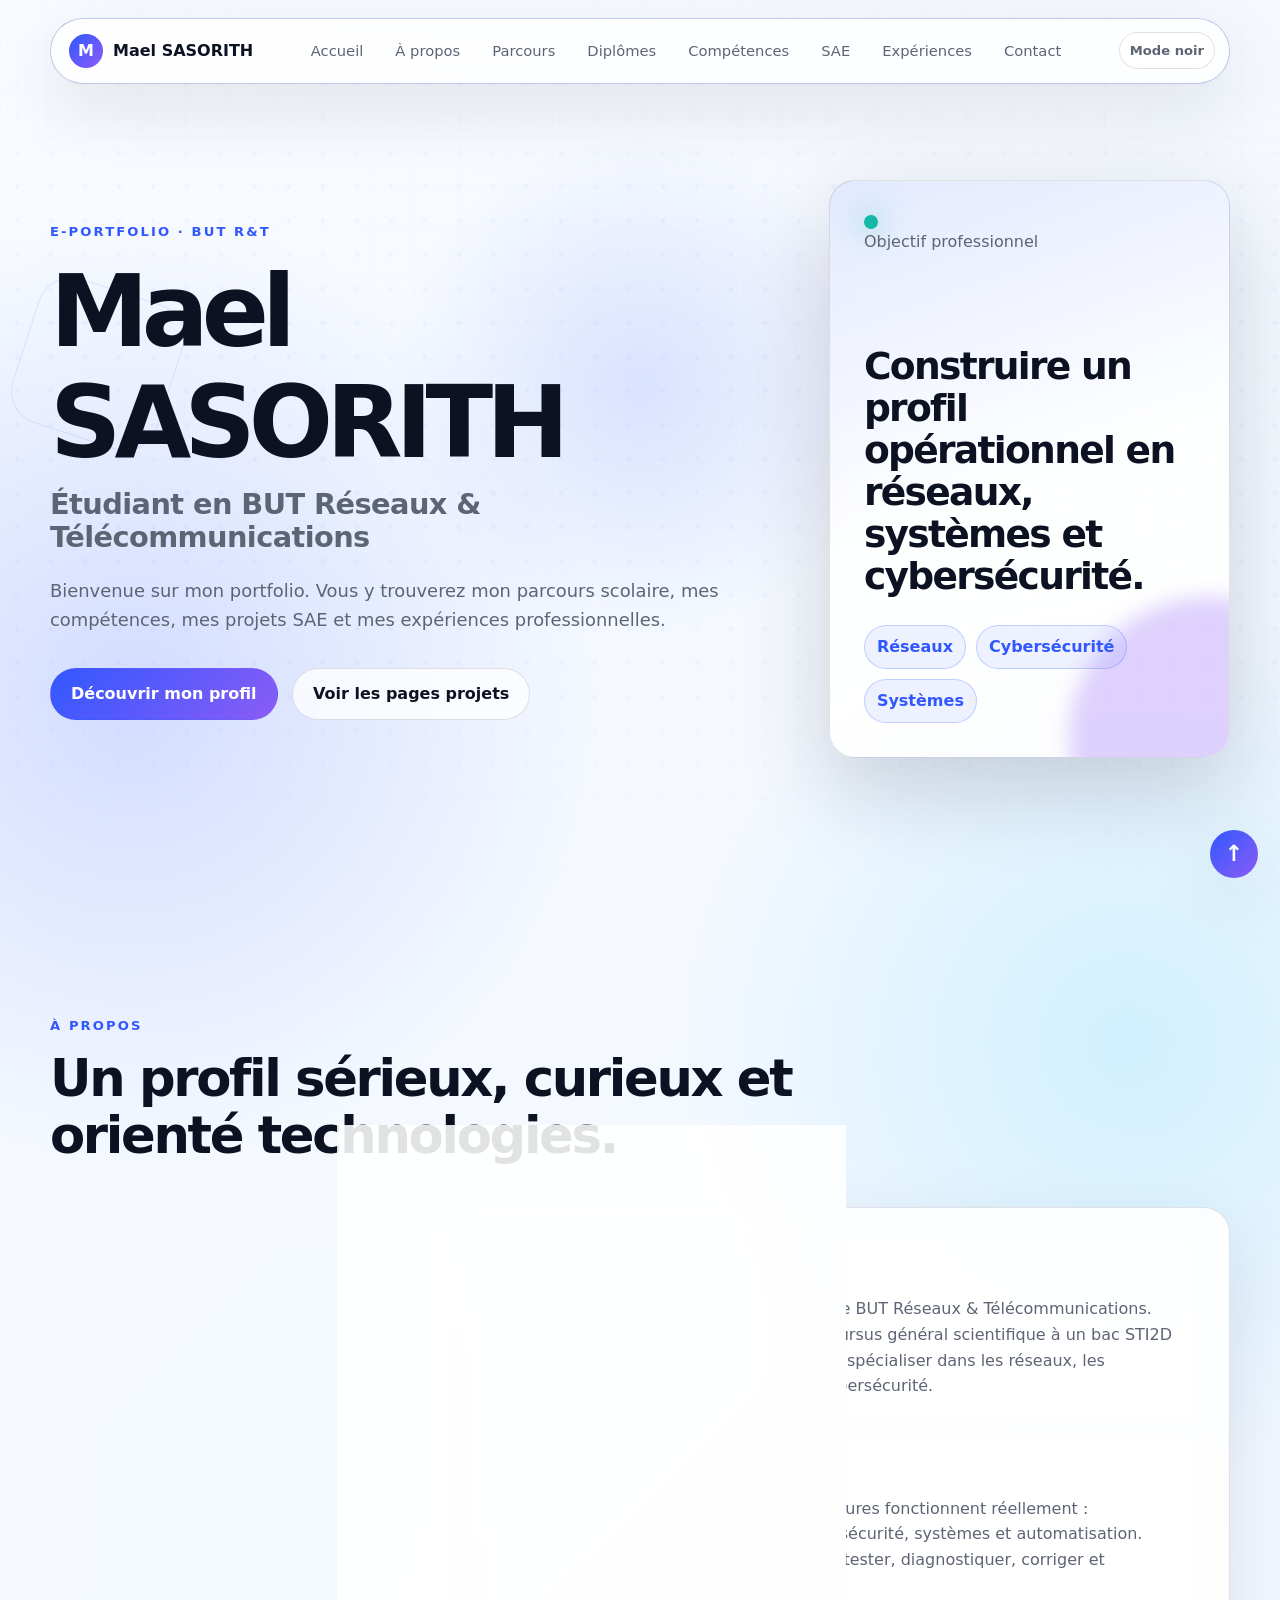
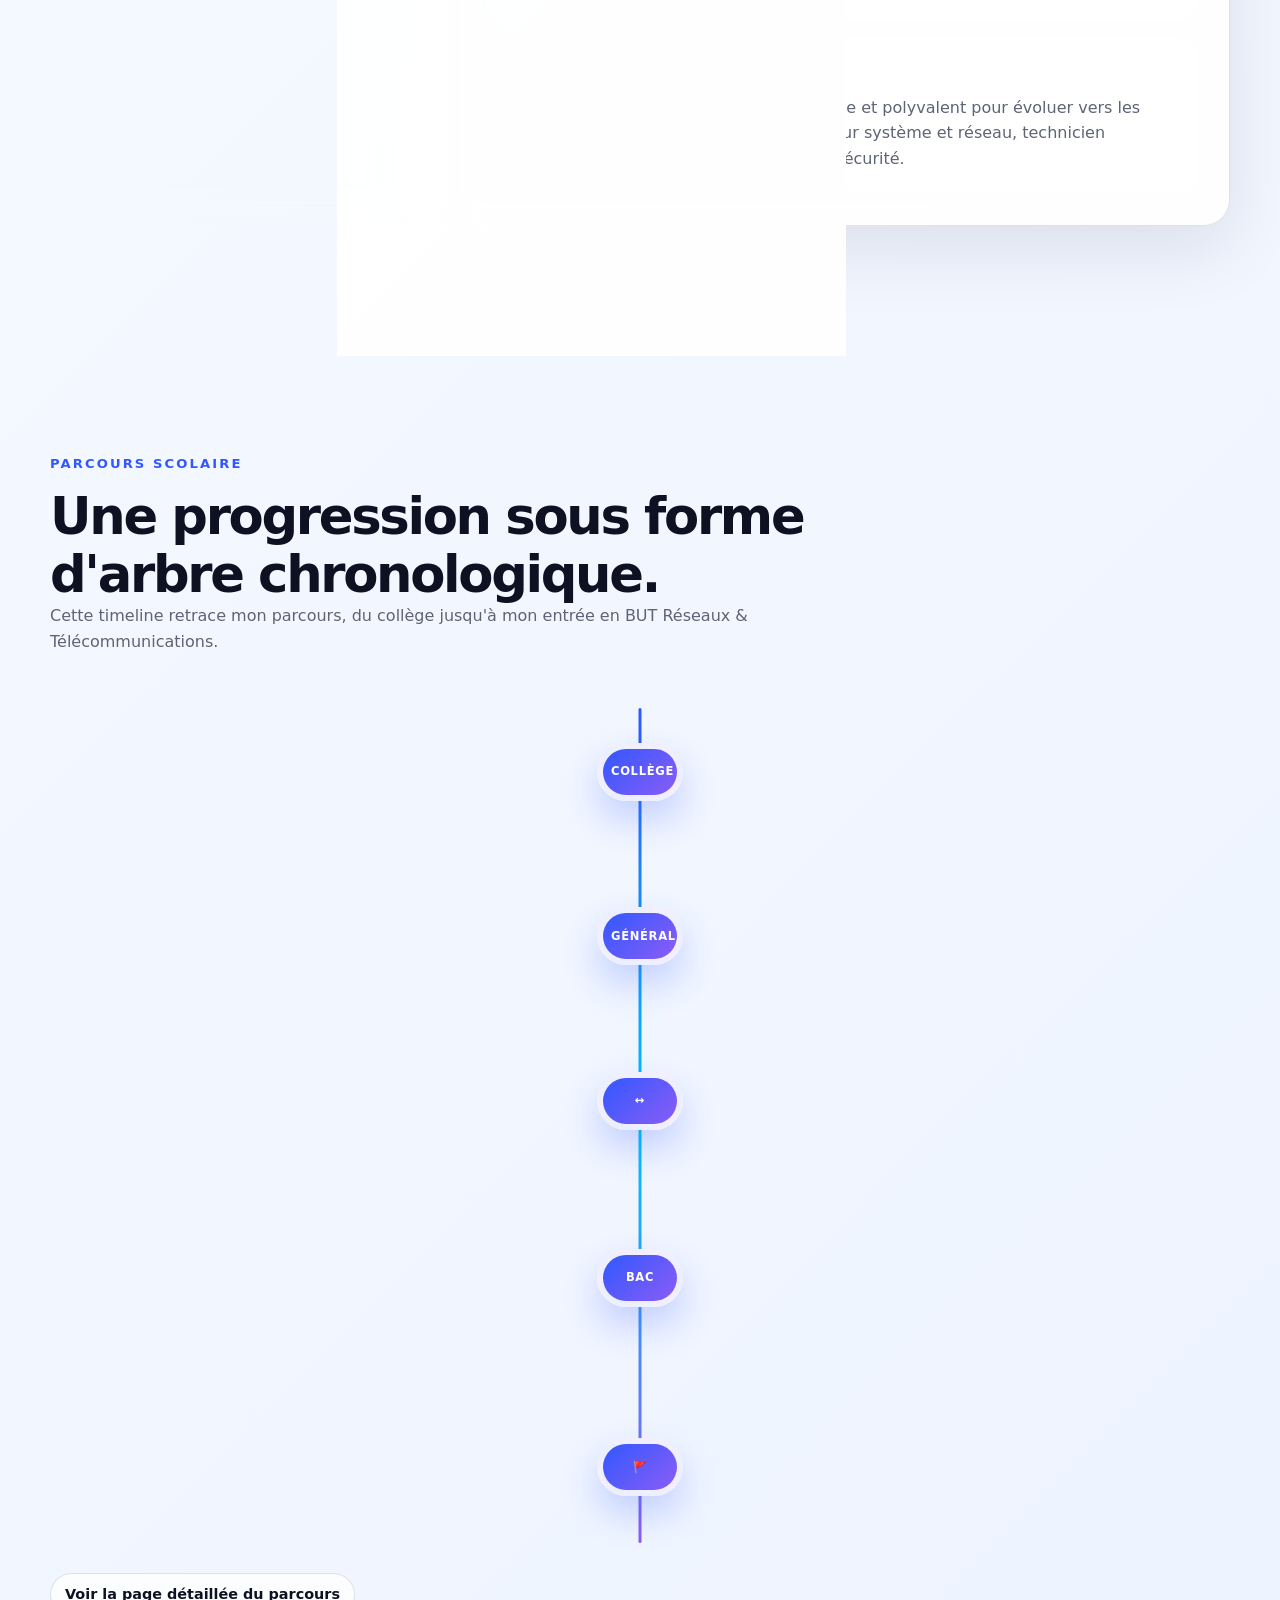
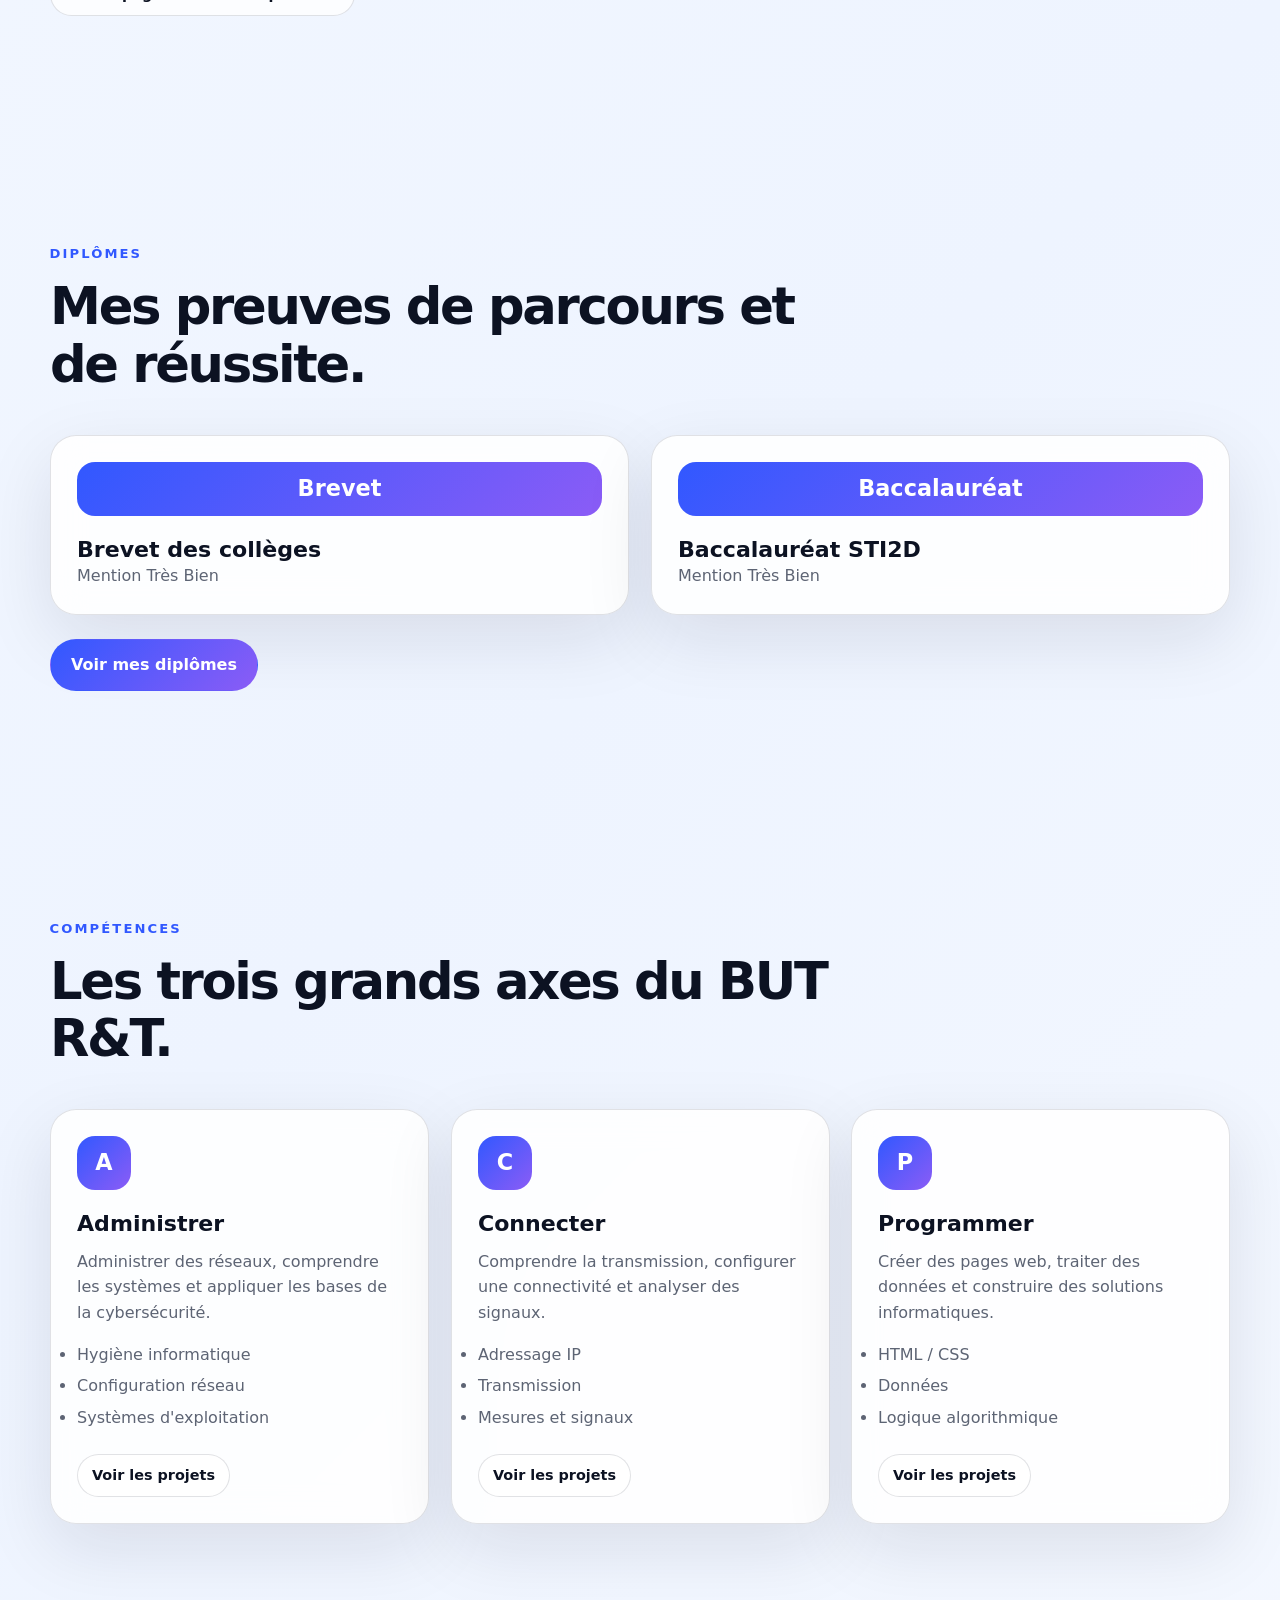
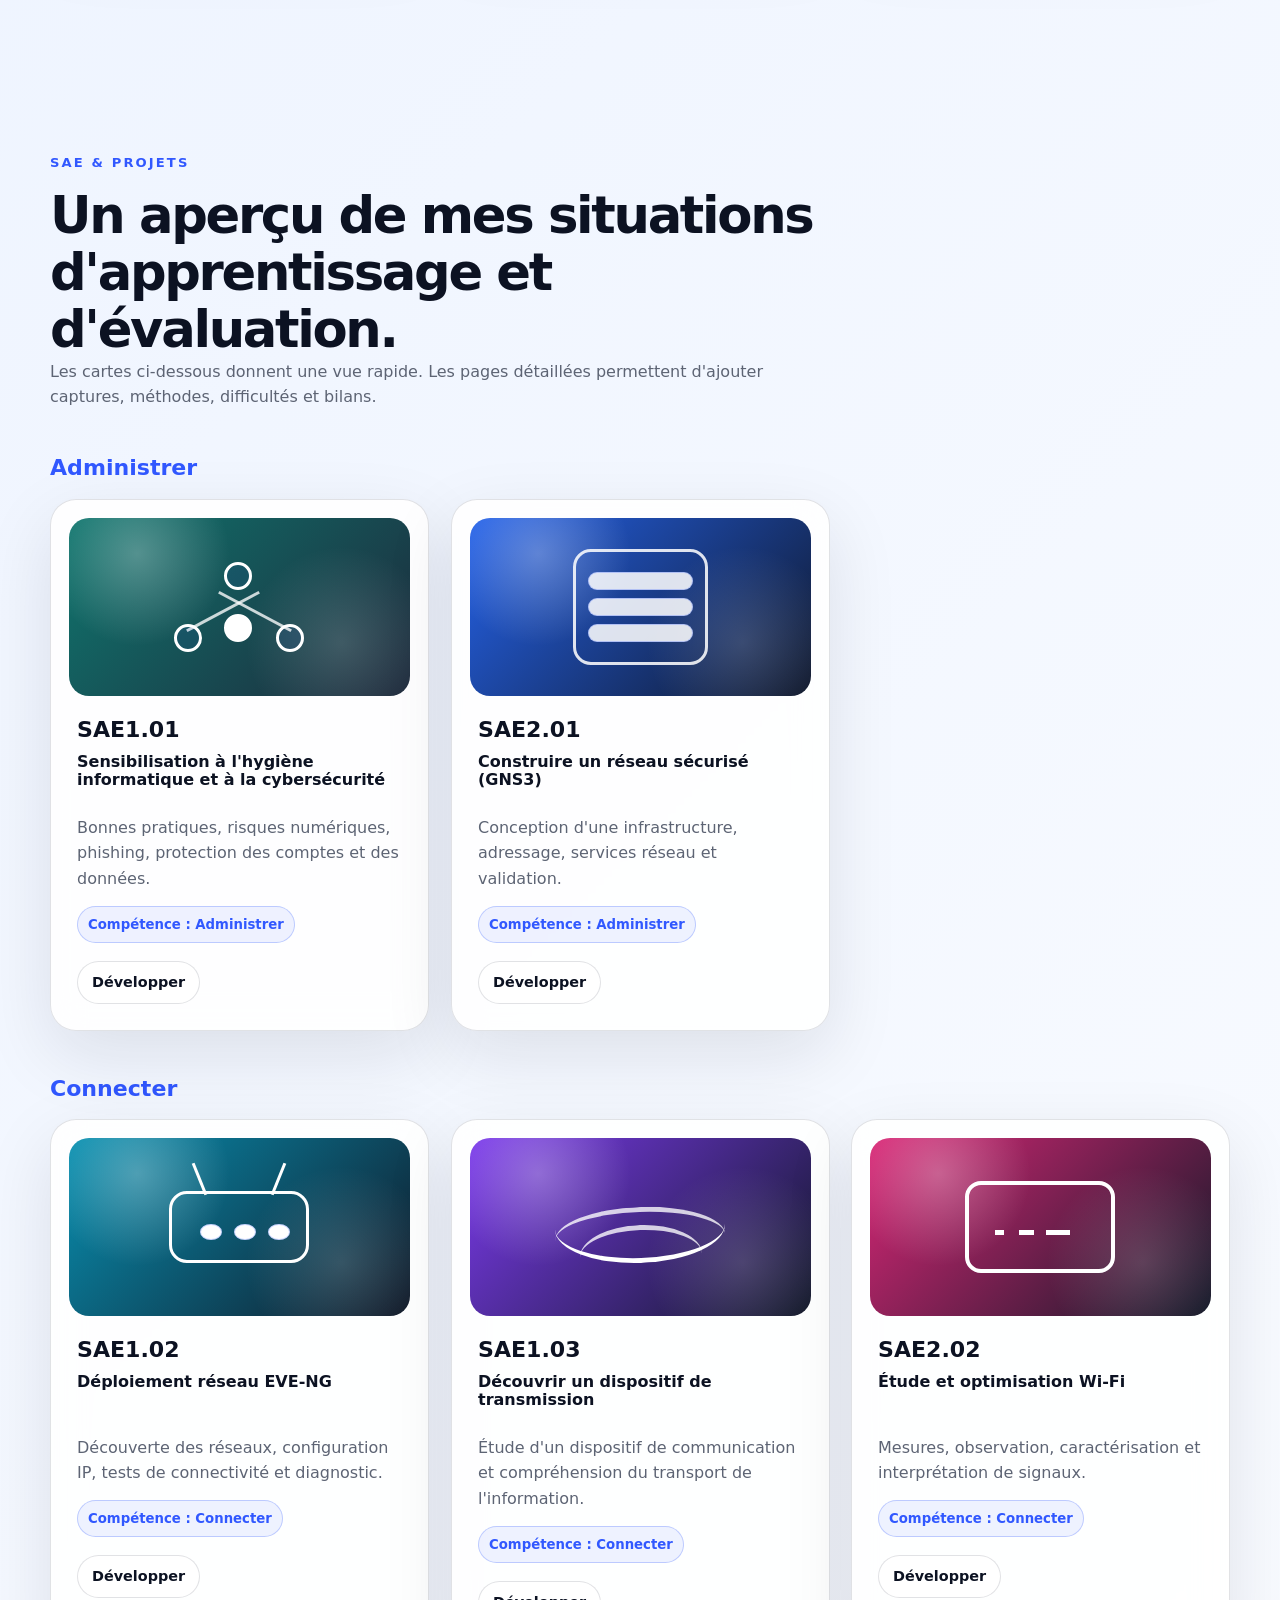
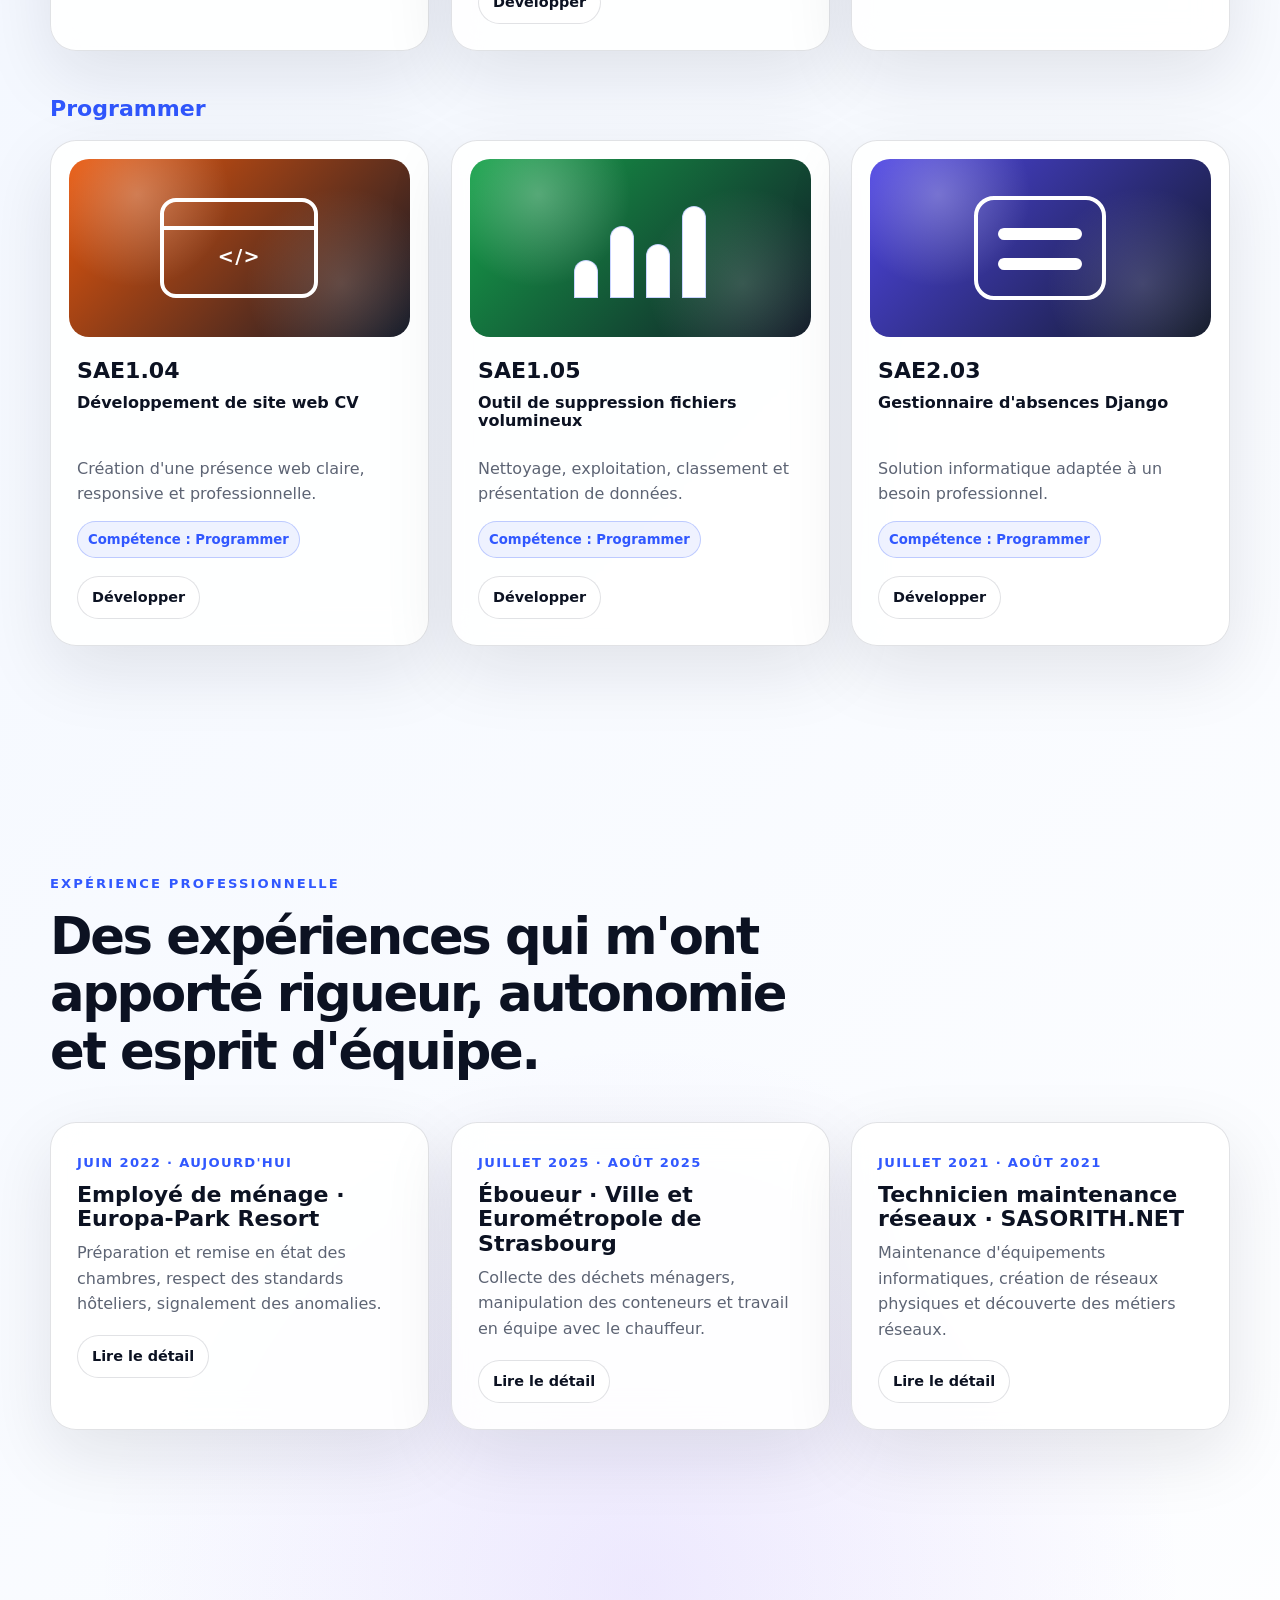
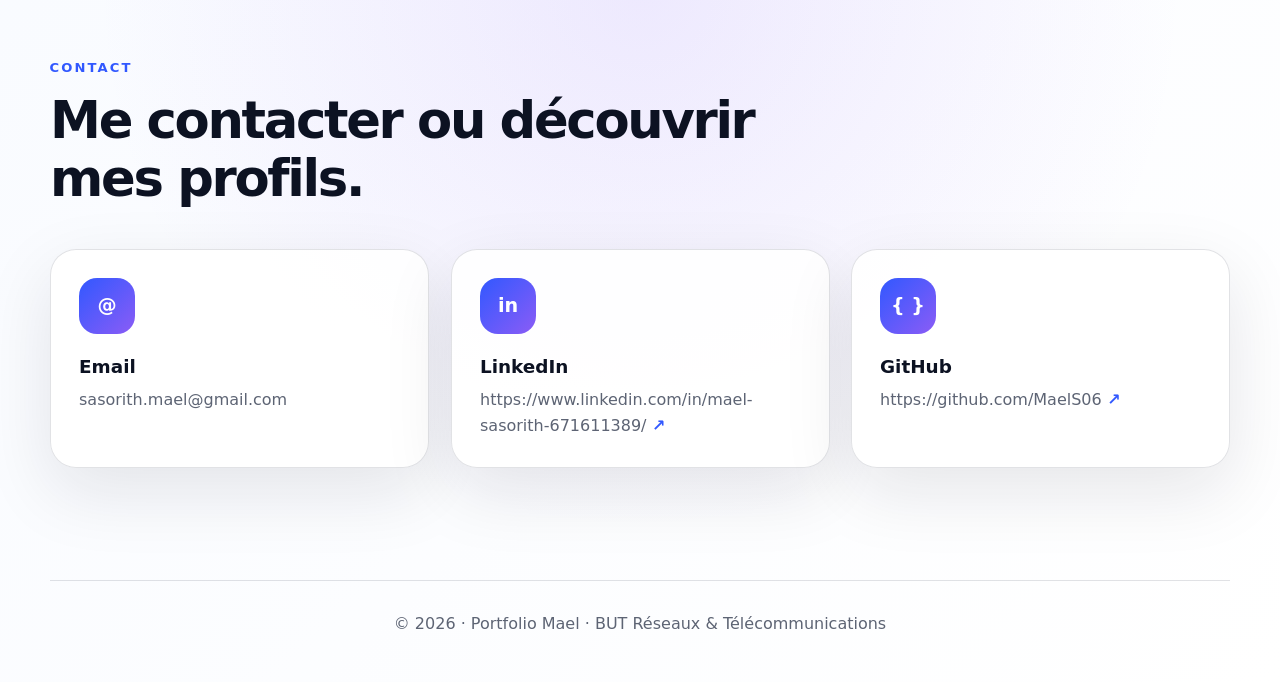
==== index.html @ 529d4e62 "Add files via upload" ====
<!DOCTYPE html>
<html lang="fr">
<head>
  <meta charset="UTF-8" />
  <meta name="viewport" content="width=device-width, initial-scale=1.0" />
  <title>Portfolio Mael SASORITH | BUT Réseaux & Télécommunications</title>
  <meta name="description" content="Portfolio de Mael SASORITH, étudiant en BUT Réseaux & Télécommunications : parcours, SAE, expériences professionnelles et compétences." />
  <meta name="author" content="Mael SASORITH" />
  <meta name="theme-color" content="#3158ff" />
  <meta property="og:type" content="website" />
  <meta property="og:locale" content="fr_FR" />
  <meta property="og:site_name" content="Portfolio Mael SASORITH" />
  <meta property="og:title" content="Portfolio Mael | BUT Réseaux & Télécommunications" />
  <meta property="og:description" content="Portfolio de Mael SASORITH, étudiant en BUT Réseaux & Télécommunications : parcours, SAE, expériences professionnelles et compétences." />
  <link rel="stylesheet" href="style.css" />
</head>

<body id="top">
  <input type="checkbox" id="theme-toggle" />
  <input type="checkbox" id="nav-toggle" />
  <a href="#contenu" class="skip-link">Aller au contenu principal</a>

  <!-- Page de chargement CSS-only -->
  <div class="portfolio-loader" aria-hidden="true">
    <div class="loader-card">
      <div class="loader-logo">MS</div>
      <p>Chargement du portfolio</p>
      <div class="loader-bar"><span></span></div>
    </div>
  </div>

  <header class="navbar">
    <a href="index.html#top" class="logo" aria-label="Retour à l'accueil">
      <span>M</span> Mael SASORITH
    </a>

    <label for="nav-toggle" class="nav-button" aria-label="Ouvrir ou fermer le menu" role="button" tabindex="0">
      <span></span>
      <span></span>
      <span></span>
    </label>

    <nav class="menu" aria-label="Navigation principale">
      <a href="#accueil">Accueil</a>
      <a href="#apropos">À propos</a>
      <a href="#parcours">Parcours</a>
      <a href="diplomes.html">Diplômes</a>
      <a href="#competences">Compétences</a>
      <a href="#sae">SAE</a>
      <a href="#experiences">Expériences</a>
      <a href="#contact">Contact</a>

    </nav>

    <div class="top-actions">
      <label for="theme-toggle" class="theme-button">
        <span class="light-label">Mode noir</span>
        <span class="dark-label">Mode blanc</span>
      </label>
    </div>
  </header>

  <main id="contenu">
    <section id="accueil" class="hero section">
      <div class="hero-content reveal">
        <p class="eyebrow">E-portfolio · BUT R&T</p>
        <h1>Mael SASORITH <span>Étudiant en BUT Réseaux & Télécommunications</span></h1>
        <p class="hero-text">
          Bienvenue sur mon portfolio. Vous y trouverez mon parcours scolaire, mes compétences,
          mes projets SAE et mes expériences professionnelles.
        </p>
        <div class="hero-actions">
          <a href="#apropos" class="btn btn-primary">Découvrir mon profil</a>
          <a href="projets.html" class="btn btn-secondary">Voir les pages projets</a>
        </div>
      </div>

      <aside class="hero-card reveal">
        <div class="status-dot"></div>
        <p>Objectif professionnel</p>
        <h2>Construire un profil opérationnel en réseaux, systèmes et cybersécurité.</h2>
        <div class="hero-tags">
          <span>Réseaux</span>
          <span>Cybersécurité</span>
          <span>Systèmes</span>
        </div>
      </aside>
    </section>

    <section id="apropos" class="section about">
      <div class="section-title reveal">
        <p class="eyebrow">À propos</p>
        <h2>Un profil sérieux, curieux et orienté technologies.</h2>
      </div>

      <div class="about-grid">
        <div class="profile-card reveal">
          <div class="profile-photo profile-photo--initials" aria-label="Portrait stylisé de Mael SASORITH">
            <span>MS</span>
          </div>
          <div class="profile-mini">
            <strong>Mael SASORITH</strong>
            <p>Étudiant en BUT Réseaux & Télécommunications</p>
            <div class="profile-pills" aria-label="Domaines principaux">
              <span>Réseaux</span><span>Systèmes</span><span>Cybersécurité</span>
            </div>
          </div>
        </div>

        <div class="about-text reveal">
          <article>
            <h3>Profil</h3>
            <p>
              Je suis Mael, étudiant en première année de BUT Réseaux & Télécommunications. Mon parcours
              m’a permis de passer d’un cursus général scientifique à un bac STI2D obtenu avec mention très bien,
              puis de me spécialiser dans les réseaux, les systèmes, les télécommunications et la cybersécurité.
            </p>
          </article>

          <article>
            <h3>Ce qui me motive</h3>
            <p>
              J’aime comprendre comment les infrastructures fonctionnent réellement : adressage, équipements,
              services réseau, sécurité, systèmes et automatisation. J’apprécie les projets concrets où l’on peut
              tester, diagnostiquer, corriger et documenter.
            </p>
          </article>

          <article>
            <h3>Objectifs professionnels</h3>
            <p>
              Mon objectif est de construire un profil fiable et polyvalent pour évoluer vers les métiers de
              technicien réseau, administrateur système et réseau, technicien maintenance réseaux ou spécialiste cybersécurité.
            </p>
          </article>
        </div>
      </div>
    </section>

    <section id="parcours" class="section school">
      <div class="section-title reveal">
        <p class="eyebrow">Parcours scolaire</p>
        <h2>Une progression sous forme d'arbre chronologique.</h2>
        <p>Cette timeline retrace mon parcours, du collège jusqu'à mon entrée en BUT Réseaux & Télécommunications.</p>
      </div>

      <div class="tree-timeline reveal">
        <article class="tree-item">
          <span class="tree-year">Collège</span>
          <div class="tree-card">
            <h3>Collège des Cigognes · Gerstheim</h3>
            <p>Obtention du brevet des collèges avec mention Très Bien.</p>
          </div>
        </article>

        <article class="tree-item">
          <span class="tree-year">Général</span>
          <div class="tree-card">
            <h3>Seconde & première générale</h3>
            <p>Parcours général avec spécialités mathématiques, physique-chimie et AMC.</p>
          </div>
        </article>

        <article class="tree-item">
          <span class="tree-year">↔</span>
          <div class="tree-card">
            <h3>Bac technologique STI2D</h3>
            <p>Redoublement puis choix d'une voie technologique plus proche de mes intérêts techniques.</p>
          </div>
        </article>

        <article class="tree-item">
          <span class="tree-year">Bac</span>
          <div class="tree-card">
            <h3>Lycée Louis Couffignal · Strasbourg</h3>
            <p>Obtention du baccalauréat STI2D avec mention Très Bien.</p>
          </div>
        </article>

        <article class="tree-item">
          <span class="tree-year"> 🚩 </span>
          <div class="tree-card highlight">
            <h3>1ère année de BUT Réseaux & Télécommunications</h3>
            <p>Formation centrée sur les réseaux, les télécommunications, les systèmes, la programmation et la cybersécurité.</p>
          </div>
        </article>
      </div>

      <a href="parcours.html" class="btn btn-small">Voir la page détaillée du parcours</a>
    </section>



    <section id="diplomes-preview" class="section diplomas-preview">
      <div class="section-title reveal">
        <p class="eyebrow">Diplômes</p>
        <h2>Mes preuves de parcours et de réussite.</h2>
      </div>
      <div class="cards two diploma-preview-cards">
        <article class="card reveal">
          <div class="card-icon">Brevet</div>
          <h3>Brevet des collèges</h3>
          <p>Mention Très Bien </p>
        </article>
        <article class="card reveal">
          <div class="card-icon">Baccalauréat</div>
          <h3>Baccalauréat STI2D</h3>
          <p>Mention Très Bien </p>
        </article>
      </div>
      <a href="diplomes.html" class="btn btn-primary">Voir mes diplômes</a>
    </section>

    <section id="competences" class="section skills">
      <div class="section-title reveal">
        <p class="eyebrow">Compétences</p>
        <h2>Les trois grands axes du BUT R&T.</h2>
      </div>

      <div class="cards three">
        <article class="card skill-card reveal">
          <div class="card-icon">A</div>
          <h3>Administrer</h3>
          <p>Administrer des réseaux, comprendre les systèmes et appliquer les bases de la cybersécurité.</p>
          <ul>
            <li>Hygiène informatique</li>
            <li>Configuration réseau</li>
            <li>Systèmes d'exploitation</li>
          </ul>
          <a href="projets.html#administrer" class="btn btn-small">Voir les projets</a>
        </article>

        <article class="card skill-card reveal">
          <div class="card-icon">C</div>
          <h3>Connecter</h3>
          <p>Comprendre la transmission, configurer une connectivité et analyser des signaux.</p>
          <ul>
            <li>Adressage IP</li>
            <li>Transmission</li>
            <li>Mesures et signaux</li>
          </ul>
          <a href="projets.html#connecter" class="btn btn-small">Voir les projets</a>
        </article>

        <article class="card skill-card reveal">
          <div class="card-icon">P</div>
          <h3>Programmer</h3>
          <p>Créer des pages web, traiter des données et construire des solutions informatiques.</p>
          <ul>
            <li>HTML / CSS</li>
            <li>Données</li>
            <li>Logique algorithmique</li>
          </ul>
          <a href="projets.html#programmer" class="btn btn-small">Voir les projets</a>
        </article>
      </div>
    </section>

    <section id="sae" class="section projects">
      <div class="section-title reveal">
        <p class="eyebrow">SAE & projets</p>
        <h2>Un aperçu de mes situations d'apprentissage et d'évaluation.</h2>
        <p>Les cartes ci-dessous donnent une vue rapide. Les pages détaillées permettent d'ajouter captures, méthodes, difficultés et bilans.</p>
      </div>

      <div class="project-group" id="sae-administrer">
        <h3 class="group-title">Administrer</h3>
        <div class="cards project-cards">
          <article class="card project-card reveal">
            <div class="project-image cyber"><div class="mini-network"><span></span><span></span><span></span><span></span></div></div>
            <h3>SAE1.01</h3>
            <h4>Sensibilisation à l'hygiène informatique et à la cybersécurité</h4>
            <p>Bonnes pratiques, risques numériques, phishing, protection des comptes et des données.</p>
            <span>Compétence : Administrer</span>
            <a href="projets.html#sae101" class="btn btn-small">Développer</a>
          </article>

          <article class="card project-card reveal">
            <div class="project-image network"><div class="mini-rack"><span></span><span></span><span></span></div></div>
            <h3>SAE2.01</h3>
            <h4>Construire un réseau sécurisé (GNS3)</h4>
            <p>Conception d'une infrastructure, adressage, services réseau et validation.</p>
            <span>Compétence : Administrer</span>
            <a href="projets.html#sae201" class="btn btn-small">Développer</a>
          </article>
        </div>
      </div>

      <div class="project-group" id="sae-connecter">
        <h3 class="group-title">Connecter</h3>
        <div class="cards project-cards">
          <article class="card project-card reveal">
            <div class="project-image router"><div class="mini-router"><span></span><span></span><span></span></div></div>
            <h3>SAE1.02</h3>
            <h4>Déploiement réseau EVE-NG</h4>
            <p>Découverte des réseaux, configuration IP, tests de connectivité et diagnostic.</p>
            <span>Compétence : Connecter</span>
            <a href="projets.html#sae102" class="btn btn-small">Développer</a>
          </article>

          <article class="card project-card reveal">
            <div class="project-image signal"><div class="wave"></div></div>
            <h3>SAE1.03</h3>
            <h4>Découvrir un dispositif de transmission</h4>
            <p>Étude d'un dispositif de communication et compréhension du transport de l'information.</p>
            <span>Compétence : Connecter</span>
            <a href="projets.html#sae103" class="btn btn-small">Développer</a>
          </article>

          <article class="card project-card reveal">
            <div class="project-image measure"><div class="oscillo"></div></div>
            <h3>SAE2.02</h3>
            <h4>Étude et optimisation Wi‑Fi</h4>
            <p>Mesures, observation, caractérisation et interprétation de signaux.</p>
            <span>Compétence : Connecter</span>
            <a href="projets.html#sae202" class="btn btn-small">Développer</a>
          </article>
        </div>
      </div>

      <div class="project-group" id="sae-programmer">
        <h3 class="group-title">Programmer</h3>
        <div class="cards project-cards">
          <article class="card project-card reveal">
            <div class="project-image web"><div class="browser-illustration"></div></div>
            <h3>SAE1.04</h3>
            <h4>Développement de site web CV</h4>
            <p>Création d'une présence web claire, responsive et professionnelle.</p>
            <span>Compétence : Programmer</span>
            <a href="projets.html#sae104" class="btn btn-small">Développer</a>
          </article>

          <article class="card project-card reveal">
            <div class="project-image data"><div class="data-bars"><span></span><span></span><span></span><span></span></div></div>
            <h3>SAE1.05</h3>
            <h4>Outil de suppression fichiers volumineux</h4>
            <p>Nettoyage, exploitation, classement et présentation de données.</p>
            <span>Compétence : Programmer</span>
            <a href="projets.html#sae105" class="btn btn-small">Développer</a>
          </article>

          <article class="card project-card reveal">
            <div class="project-image app"><div class="app-illustration"></div></div>
            <h3>SAE2.03</h3>
            <h4>Gestionnaire d'absences Django</h4>
            <p>Solution informatique adaptée à un besoin professionnel.</p>
            <span>Compétence : Programmer</span>
            <a href="projets.html#sae203" class="btn btn-small">Développer</a>
          </article>
        </div>
      </div>
    </section>

    <section id="experiences" class="section experience-preview">
      <div class="section-title reveal">
        <p class="eyebrow">Expérience professionnelle</p>
        <h2>Des expériences qui m'ont apporté rigueur, autonomie et esprit d'équipe.</h2>
      </div>

      <div class="experience-grid">
        <article class="experience-card reveal">
          <span class="experience-date">Juin 2022 · aujourd'hui</span>
          <h3>Employé de ménage · Europa-Park Resort</h3>
          <p>Préparation et remise en état des chambres, respect des standards hôteliers, signalement des anomalies.</p>
          <a href="experiences.html#europapark" class="btn btn-small">Lire le détail</a>
        </article>

        <article class="experience-card reveal">
          <span class="experience-date">Juillet 2025 · août 2025</span>
          <h3>Éboueur · Ville et Eurométropole de Strasbourg</h3>
          <p>Collecte des déchets ménagers, manipulation des conteneurs et travail en équipe avec le chauffeur.</p>
          <a href="experiences.html#strasbourg" class="btn btn-small">Lire le détail</a>
        </article>

        <article class="experience-card reveal">
          <span class="experience-date">Juillet 2021 · août 2021</span>
          <h3>Technicien maintenance réseaux · SASORITH.NET</h3>
          <p>Maintenance d'équipements informatiques, création de réseaux physiques et découverte des métiers réseaux.</p>
          <a href="experiences.html#sasorith" class="btn btn-small">Lire le détail</a>
        </article>
      </div>
    </section>

    <section id="contact" class="section contact">
      <div class="section-title reveal">
        <p class="eyebrow">Contact</p>
        <h2>Me contacter ou découvrir mes profils.</h2>
      </div>

      <div class="contact-grid reveal">
        <a href="mailto:sasorith.mael@gmail.com" class="contact-card">
          <span>@</span>
          <strong>Email</strong>
          <p>sasorith.mael@gmail.com</p>
        </a>

        <a href="https://www.linkedin.com/in/mael-sasorith-671611389/" class="contact-card" target="_blank" rel="noopener noreferrer">
          <span>in</span>
          <strong>LinkedIn</strong>
          <p>https://www.linkedin.com/in/mael-sasorith-671611389/</p>
        </a>

        <a href="https://github.com/MaelS06" class="contact-card" target="_blank" rel="noopener noreferrer">
          <span>{ }</span>
          <strong>GitHub</strong>
          <p>https://github.com/MaelS06</p>
        </a>
      </div>
    </section>
  </main>

  <a href="#top" class="back-top" aria-label="Retour en haut">↑</a>

  <footer class="footer">
    <p>© 2026 · Portfolio Mael · BUT Réseaux & Télécommunications</p>
  </footer>
</body>
</html>
---- style.css ----
/* =================================================
   Portfolio Mael — HTML/CSS uniquement
   Thème blanc par défaut + mode noir + modales projets
================================================= */

:root {
  --bg: #f7f8fc;
  --bg-soft: #ffffff;
  --bg-card: rgba(255, 255, 255, 0.88);
  --text: #0c1222;
  --muted: #5d6474;
  --primary: #2563eb;
  --primary-2: #06b6d4;
  --secondary: #7c3aed;
  --accent: #16a34a;
  --gold: #d9b85f;
  --border: rgba(15, 23, 42, 0.12);
  --shadow: 0 24px 70px rgba(15, 23, 42, 0.10);
  --shadow-strong: 0 30px 90px rgba(15, 23, 42, 0.18);
  --radius: 26px;
  --container: 1180px;
}

* {
  box-sizing: border-box;
  margin: 0;
  padding: 0;
}

html {
  scroll-behavior: smooth;
  scroll-padding-top: 120px;
}

body {
  min-height: 100vh;
  font-family: Inter, ui-sans-serif, system-ui, -apple-system, BlinkMacSystemFont, "Segoe UI", Arial, Helvetica, sans-serif;
  color: var(--text);
  background:
    radial-gradient(circle at top left, rgba(37, 99, 235, 0.13), transparent 34rem),
    radial-gradient(circle at top right, rgba(6, 182, 212, 0.13), transparent 32rem),
    linear-gradient(135deg, #f8fafc 0%, #eef2ff 48%, #ffffff 100%);
  line-height: 1.6;
}

body::before {
  content: "";
  position: fixed;
  inset: 0;
  z-index: -1;
  pointer-events: none;
  opacity: 0.28;
  background-image:
    linear-gradient(rgba(15, 23, 42, 0.05) 1px, transparent 1px),
    linear-gradient(90deg, rgba(15, 23, 42, 0.05) 1px, transparent 1px);
  background-size: 46px 46px;
  mask-image: linear-gradient(to bottom, black, transparent 82%);
}

a {
  color: inherit;
  text-decoration: none;
}

p {
  color: var(--muted);
}

ul {
  color: var(--muted);
}

/* Contrôles cachés */
#lang-fr,
#lang-en,
#theme-toggle,
#nav-toggle {
  position: fixed;
  opacity: 0;
  pointer-events: none;
}

/* Mode noir sans JavaScript */
body:has(#theme-toggle:checked) {
  --bg: #080b12;
  --bg-soft: #101522;
  --bg-card: rgba(18, 24, 38, 0.86);
  --text: #f7f9fc;
  --muted: #aeb8c8;
  --primary: #6ee7ff;
  --primary-2: #38bdf8;
  --secondary: #8b5cf6;
  --accent: #22c55e;
  --border: rgba(255, 255, 255, 0.12);
  --shadow: 0 24px 80px rgba(0, 0, 0, 0.34);
  --shadow-strong: 0 30px 100px rgba(0, 0, 0, 0.45);
  background:
    radial-gradient(circle at top left, rgba(110, 231, 255, 0.18), transparent 34rem),
    radial-gradient(circle at top right, rgba(139, 92, 246, 0.16), transparent 34rem),
    linear-gradient(135deg, #080b12 0%, #0b1020 48%, #111827 100%);
}

body:has(#theme-toggle:checked)::before {
  opacity: 0.22;
  background-image:
    linear-gradient(rgba(255,255,255,0.04) 1px, transparent 1px),
    linear-gradient(90deg, rgba(255,255,255,0.04) 1px, transparent 1px);
}

/* Langue CSS-only */
.lang-en {
  display: none;
}

body:has(#lang-en:checked) .lang-fr {
  display: none;
}

body:has(#lang-en:checked) .lang-en {
  display: block;
}

body:has(#lang-fr:checked) .lang-fr {
  display: block;
}

body:has(#lang-fr:checked) .lang-en {
  display: none;
}

/* Navigation */
.navbar {
  position: fixed;
  z-index: 50;
  top: 18px;
  left: 50%;
  transform: translateX(-50%);
  width: min(calc(100% - 28px), var(--container));
  display: flex;
  align-items: center;
  justify-content: space-between;
  gap: 18px;
  padding: 12px 14px 12px 18px;
  border: 1px solid var(--border);
  border-radius: 999px;
  background: color-mix(in srgb, var(--bg-soft) 76%, transparent);
  backdrop-filter: blur(18px);
  box-shadow: var(--shadow);
}

.logo {
  display: inline-flex;
  align-items: center;
  gap: 10px;
  font-weight: 900;
  white-space: nowrap;
}

.logo span {
  display: grid;
  place-items: center;
  width: 34px;
  height: 34px;
  color: #ffffff;
  border-radius: 50%;
  background: linear-gradient(135deg, var(--primary), var(--secondary));
}

.menu {
  display: flex;
  justify-content: center;
  flex-wrap: wrap;
  gap: 8px;
}

.menu a {
  padding: 8px 12px;
  color: var(--muted);
  border-radius: 999px;
  font-size: 0.92rem;
  transition: 0.25s ease;
}

.menu a:hover,
.menu a:focus {
  color: var(--text);
  background: color-mix(in srgb, var(--primary) 10%, transparent);
}

.top-actions {
  display: flex;
  align-items: center;
  gap: 8px;
}

.lang-switch {
  display: flex;
  gap: 6px;
  padding: 4px;
  border: 1px solid var(--border);
  border-radius: 999px;
  background: color-mix(in srgb, var(--bg-soft) 70%, transparent);
}

.lang-switch label,
.theme-button {
  cursor: pointer;
  user-select: none;
  padding: 7px 10px;
  color: var(--muted);
  font-size: 0.82rem;
  font-weight: 900;
  border: 1px solid transparent;
  border-radius: 999px;
  transition: 0.25s ease;
}

.theme-button {
  border-color: var(--border);
  background: color-mix(in srgb, var(--bg-soft) 70%, transparent);
  white-space: nowrap;
}

.theme-button:hover,
.lang-switch label:hover {
  color: var(--text);
}

body:has(#lang-en:checked) label[for="lang-en"],
body:has(#lang-fr:checked) label[for="lang-fr"] {
  color: #ffffff;
  background: linear-gradient(135deg, var(--primary), var(--secondary));
  border-color: transparent;
}

.dark-label {
  display: none;
}

body:has(#theme-toggle:checked) .light-label {
  display: none;
}

body:has(#theme-toggle:checked) .dark-label {
  display: inline;
}

/* Sections générales */
.section {
  width: min(calc(100% - 36px), var(--container));
  margin: 0 auto;
  padding: 112px 0;
}

.section-title {
  max-width: 780px;
  margin-bottom: 42px;
}

.eyebrow {
  display: inline-flex;
  margin-bottom: 14px;
  color: var(--primary);
  font-size: 0.82rem;
  font-weight: 900;
  letter-spacing: 0.16em;
  text-transform: uppercase;
}

h1,
h2,
h3,
h4 {
  line-height: 1.12;
}

h1 {
  font-size: clamp(2.7rem, 8vw, 6.2rem);
  letter-spacing: -0.07em;
}

h1 span {
  display: block;
  margin-top: 10px;
  font-size: clamp(1.1rem, 2.4vw, 1.8rem);
  color: var(--muted);
  letter-spacing: -0.02em;
  font-weight: 700;
}

h2 {
  font-size: clamp(2rem, 4vw, 3.3rem);
  letter-spacing: -0.045em;
}

h3 {
  font-size: 1.38rem;
}

h4 {
  color: var(--text);
  font-size: 1rem;
}

/* Hero */
.hero {
  min-height: 100vh;
  display: grid;
  grid-template-columns: minmax(0, 1.3fr) minmax(280px, 0.7fr);
  align-items: center;
  gap: 34px;
  padding-top: 150px;
}

.hero-text {
  max-width: 710px;
  margin-top: 24px;
  font-size: 1.12rem;
}

.hero-actions {
  display: flex;
  flex-wrap: wrap;
  gap: 14px;
  margin-top: 34px;
}

.btn {
  display: inline-flex;
  align-items: center;
  justify-content: center;
  gap: 8px;
  min-height: 46px;
  padding: 12px 20px;
  border-radius: 999px;
  font-weight: 900;
  border: 1px solid var(--border);
  transition: transform 0.25s ease, border-color 0.25s ease, background 0.25s ease;
}

.btn:hover,
.btn:focus {
  transform: translateY(-3px);
}

.btn-primary {
  color: #ffffff;
  border-color: transparent;
  background: linear-gradient(135deg, var(--primary), var(--secondary));
}

.btn-secondary {
  color: var(--text);
  background: color-mix(in srgb, var(--bg-soft) 76%, transparent);
}

.btn-small {
  min-height: 38px;
  padding: 9px 14px;
  margin-top: 18px;
  font-size: 0.9rem;
  color: var(--text);
  background: color-mix(in srgb, var(--bg-soft) 78%, transparent);
}

.hero-card {
  position: relative;
  overflow: hidden;
  min-height: 360px;
  padding: 34px;
  border: 1px solid var(--border);
  border-radius: var(--radius);
  background:
    linear-gradient(160deg, color-mix(in srgb, var(--primary) 13%, transparent), transparent 52%),
    var(--bg-card);
  box-shadow: var(--shadow-strong);
}

.hero-card::before {
  content: "";
  position: absolute;
  width: 280px;
  height: 280px;
  right: -120px;
  bottom: -120px;
  border-radius: 50%;
  background: color-mix(in srgb, var(--secondary) 28%, transparent);
  filter: blur(10px);
}

.hero-card p,
.hero-card h2 {
  position: relative;
}

.hero-card h2 {
  margin-top: 90px;
  font-size: clamp(1.6rem, 3vw, 2.35rem);
}

.status-dot {
  position: relative;
  width: 14px;
  height: 14px;
  border-radius: 50%;
  background: var(--accent);
  box-shadow: 0 0 32px var(--accent);
}

/* À propos */
.about-grid {
  display: grid;
  grid-template-columns: 360px 1fr;
  gap: 32px;
  align-items: stretch;
}

.profile-card,
.about-text,
.card,
.timeline-item,
.contact-card,
.integrative-banner {
  border: 1px solid var(--border);
  background: var(--bg-card);
  box-shadow: var(--shadow);
  backdrop-filter: blur(16px);
}

.profile-card {
  padding: 20px;
  border-radius: var(--radius);
}

.profile-photo {
  display: grid;
  place-items: center;
  min-height: 420px;
  border-radius: 22px;
  color: var(--muted);
  font-weight: 900;
  border: 1px dashed var(--border);
  background:
    linear-gradient(135deg, color-mix(in srgb, var(--primary) 16%, transparent), color-mix(in srgb, var(--secondary) 10%, transparent)),
    color-mix(in srgb, var(--bg-soft) 70%, transparent);
}

.profile-note {
  margin-top: 14px;
  font-size: 0.9rem;
}

.about-text {
  display: grid;
  gap: 18px;
  padding: 32px;
  border-radius: var(--radius);
}

.about-text article {
  padding: 22px;
  border-radius: 20px;
  background: color-mix(in srgb, var(--bg-soft) 70%, transparent);
}

.about-text h3 {
  margin-bottom: 10px;
}

/* Cartes */
.cards {
  display: grid;
  gap: 22px;
}

.three {
  grid-template-columns: repeat(3, 1fr);
}

.project-cards {
  grid-template-columns: repeat(3, 1fr);
}

.card {
  position: relative;
  overflow: hidden;
  display: block;
  padding: 26px;
  border-radius: var(--radius);
  transition: transform 0.25s ease, border-color 0.25s ease, background 0.25s ease;
}

.card::before {
  content: "";
  position: absolute;
  inset: auto -20% -40% 20%;
  height: 160px;
  border-radius: 50%;
  opacity: 0;
  background: color-mix(in srgb, var(--primary) 18%, transparent);
  transition: 0.25s ease;
}

.card:hover {
  transform: translateY(-8px);
  border-color: color-mix(in srgb, var(--primary) 42%, var(--border));
  background: color-mix(in srgb, var(--bg-soft) 90%, transparent);
}

.card:hover::before {
  opacity: 1;
}

.card > * {
  position: relative;
}

.card-icon {
  display: grid;
  place-items: center;
  width: 54px;
  height: 54px;
  margin-bottom: 22px;
  color: #ffffff;
  font-size: 1.4rem;
  font-weight: 900;
  border-radius: 18px;
  background: linear-gradient(135deg, var(--primary), var(--secondary));
}

.skill-card p {
  margin: 12px 0 16px;
}

.skill-card li {
  margin: 6px 0;
}

/* Projets */
.project-group {
  margin-top: 46px;
}

.group-title {
  margin-bottom: 18px;
  color: var(--primary);
}

.project-image {
  position: relative;
  display: grid;
  place-items: center;
  min-height: 178px;
  margin: -8px -8px 22px;
  overflow: hidden;
  border-radius: 20px;
  color: #ffffff;
  font-weight: 900;
  letter-spacing: 0.08em;
}

.project-image::after {
  content: "";
  position: absolute;
  inset: 0;
  background:
    radial-gradient(circle at 20% 20%, rgba(255,255,255,0.28), transparent 30%),
    radial-gradient(circle at 80% 70%, rgba(255,255,255,0.16), transparent 32%);
}

.project-image.cyber { background: linear-gradient(135deg, #0f766e, #1e293b); }
.project-image.network { background: linear-gradient(135deg, #2563eb, #0f172a); }
.project-image.router { background: linear-gradient(135deg, #0891b2, #111827); }
.project-image.signal { background: linear-gradient(135deg, #7c3aed, #111827); }
.project-image.measure { background: linear-gradient(135deg, #db2777, #111827); }
.project-image.web { background: linear-gradient(135deg, #ea580c, #111827); }
.project-image.data { background: linear-gradient(135deg, #16a34a, #111827); }
.project-image.app { background: linear-gradient(135deg, #4f46e5, #111827); }

.project-card h4 {
  margin-top: 10px;
  min-height: 48px;
}

.project-card p {
  margin: 14px 0;
}

.project-card span {
  display: inline-flex;
  padding: 7px 10px;
  color: var(--primary);
  font-size: 0.83rem;
  font-weight: 900;
  border: 1px solid color-mix(in srgb, var(--primary) 26%, transparent);
  border-radius: 999px;
  background: color-mix(in srgb, var(--primary) 8%, transparent);
}

/* Petites illustrations CSS */
.mini-network,
.mini-router,
.mini-rack,
.wave,
.oscillo,
.browser-illustration,
.data-bars,
.app-illustration {
  position: relative;
  z-index: 2;
}

.mini-network {
  width: 130px;
  height: 90px;
}

.mini-network span {
  position: absolute;
  width: 28px;
  height: 28px;
  border: 3px solid #ffffff;
  border-radius: 50%;
}

.mini-network span:nth-child(1) { left: 50px; top: 0; }
.mini-network span:nth-child(2) { left: 0; bottom: 0; }
.mini-network span:nth-child(3) { right: 0; bottom: 0; }
.mini-network span:nth-child(4) {
  left: 50px;
  bottom: 10px;
  background: #ffffff;
}

.mini-network::before,
.mini-network::after {
  content: "";
  position: absolute;
  height: 3px;
  width: 82px;
  top: 48px;
  background: rgba(255,255,255,0.78);
}

.mini-network::before {
  left: 8px;
  transform: rotate(-28deg);
}

.mini-network::after {
  right: 8px;
  transform: rotate(28deg);
}

.mini-rack {
  width: 135px;
  padding: 12px;
  border: 3px solid rgba(255,255,255,0.86);
  border-radius: 18px;
}

.mini-rack span {
  display: block;
  height: 18px;
  margin: 8px 0;
  border-radius: 999px;
  background: rgba(255,255,255,0.86);
}

.mini-router {
  width: 140px;
  height: 72px;
  border: 3px solid #ffffff;
  border-radius: 18px;
}

.mini-router::before,
.mini-router::after {
  content: "";
  position: absolute;
  top: -32px;
  width: 3px;
  height: 34px;
  background: #ffffff;
}

.mini-router::before {
  left: 26px;
  transform: rotate(-22deg);
}

.mini-router::after {
  right: 26px;
  transform: rotate(22deg);
}

.mini-router span {
  position: absolute;
  bottom: 20px;
  width: 13px;
  height: 13px;
  border-radius: 50%;
  background: #ffffff;
}

.mini-router span:nth-child(1) { left: 28px; }
.mini-router span:nth-child(2) { left: 62px; }
.mini-router span:nth-child(3) { left: 96px; }

.wave {
  width: 170px;
  height: 72px;
  border-bottom: 5px solid #ffffff;
  border-radius: 50%;
  transform: rotate(-2deg);
}

.wave::before,
.wave::after {
  content: "";
  position: absolute;
  inset: 16px 0 auto 0;
  height: 56px;
  border-top: 5px solid rgba(255,255,255,0.78);
  border-radius: 50%;
}

.wave::after {
  inset: 34px 24px auto 24px;
}

.oscillo {
  width: 150px;
  height: 92px;
  border: 4px solid #ffffff;
  border-radius: 16px;
}

.oscillo::before {
  content: "";
  position: absolute;
  left: 18px;
  right: 18px;
  top: 45px;
  height: 5px;
  background: linear-gradient(90deg, transparent 0 8%, #ffffff 8% 16%, transparent 16% 30%, #ffffff 30% 44%, transparent 44% 56%, #ffffff 56% 78%, transparent 78%);
}

.browser-illustration {
  width: 158px;
  height: 100px;
  border: 4px solid #ffffff;
  border-radius: 16px;
}

.browser-illustration::before {
  content: "";
  position: absolute;
  left: 0;
  right: 0;
  top: 24px;
  height: 4px;
  background: #ffffff;
}

.browser-illustration::after {
  content: "</>";
  position: absolute;
  inset: 40px 0 0;
  text-align: center;
  color: #ffffff;
  font-size: 1.2rem;
  font-weight: 900;
}

.data-bars {
  display: flex;
  align-items: end;
  gap: 12px;
  height: 100px;
}

.data-bars span {
  width: 24px;
  border-radius: 999px 999px 0 0;
  background: #ffffff;
}

.data-bars span:nth-child(1) { height: 38px; }
.data-bars span:nth-child(2) { height: 72px; }
.data-bars span:nth-child(3) { height: 54px; }
.data-bars span:nth-child(4) { height: 92px; }

.app-illustration {
  width: 132px;
  height: 104px;
  border: 4px solid #ffffff;
  border-radius: 20px;
}

.app-illustration::before,
.app-illustration::after {
  content: "";
  position: absolute;
  left: 20px;
  right: 20px;
  height: 12px;
  border-radius: 999px;
  background: #ffffff;
}

.app-illustration::before { top: 28px; }
.app-illustration::after { top: 58px; }

/* Projet intégratif */
.integrative-banner {
  position: relative;
  overflow: hidden;
  padding: clamp(34px, 6vw, 70px);
  border-radius: 34px;
  background:
    linear-gradient(135deg, color-mix(in srgb, var(--primary) 13%, transparent), color-mix(in srgb, var(--secondary) 12%, transparent)),
    var(--bg-card);
}

.integrative-banner::after {
  content: "S2";
  position: absolute;
  right: 42px;
  bottom: -42px;
  color: color-mix(in srgb, var(--text) 7%, transparent);
  font-size: clamp(8rem, 24vw, 18rem);
  line-height: 1;
  font-weight: 900;
}

.integrative-banner p:not(.eyebrow) {
  position: relative;
  max-width: 760px;
  margin: 22px 0 28px;
  font-size: 1.08rem;
}

.integrative-banner .btn {
  position: relative;
}

/* Bilan */
.timeline {
  display: grid;
  grid-template-columns: repeat(4, 1fr);
  gap: 18px;
}

.timeline-item {
  padding: 26px;
  border-radius: var(--radius);
  transition: transform 0.25s ease, border-color 0.25s ease;
}

.timeline-item:hover {
  transform: translateY(-8px);
  border-color: color-mix(in srgb, var(--primary) 42%, var(--border));
}

.timeline-item span {
  display: inline-grid;
  place-items: center;
  width: 42px;
  height: 42px;
  margin-bottom: 22px;
  color: #ffffff;
  font-weight: 900;
  border-radius: 50%;
  background: linear-gradient(135deg, var(--primary), var(--secondary));
}

.timeline-item h3 {
  margin-bottom: 12px;
}

/* Contact */
.contact-grid {
  display: grid;
  grid-template-columns: repeat(3, 1fr);
  gap: 22px;
}

.contact-card {
  display: block;
  padding: 28px;
  border-radius: var(--radius);
  transition: transform 0.25s ease, border-color 0.25s ease;
}

.contact-card:hover {
  transform: translateY(-8px);
  border-color: color-mix(in srgb, var(--primary) 42%, var(--border));
}

.contact-card span {
  display: grid;
  place-items: center;
  width: 56px;
  height: 56px;
  margin-bottom: 18px;
  color: #ffffff;
  font-size: 1.2rem;
  font-weight: 900;
  border-radius: 18px;
  background: linear-gradient(135deg, var(--primary), var(--secondary));
}

.contact-card strong {
  display: block;
  margin-bottom: 6px;
  font-size: 1.15rem;
}

/* Modales projets type capture */
.project-modal {
  position: fixed;
  inset: 0;
  z-index: 200;
  display: grid;
  place-items: center;
  padding: 28px;
  opacity: 0;
  visibility: hidden;
  pointer-events: none;
  transition: opacity 0.25s ease, visibility 0.25s ease;
}

.project-modal:target {
  opacity: 1;
  visibility: visible;
  pointer-events: auto;
}

.modal-backdrop {
  position: fixed;
  inset: 0;
  background:
    radial-gradient(circle at center, rgba(15, 23, 42, 0.45), rgba(2, 6, 23, 0.92)),
    rgba(2, 6, 23, 0.88);
  backdrop-filter: blur(10px);
}

.modal-panel {
  position: relative;
  z-index: 2;
  width: min(100%, 1080px);
  max-height: min(86vh, 860px);
  overflow: hidden;
  border: 1px solid rgba(148, 163, 184, 0.22);
  border-radius: 18px;
  background: #1a2028;
  box-shadow:
    0 30px 120px rgba(0, 0, 0, 0.65),
    0 0 0 1px rgba(255,255,255,0.03) inset;
  color: #e8edf4;
  animation: modalIn 0.28s ease both;
}

@keyframes modalIn {
  from {
    opacity: 0;
    transform: translateY(18px) scale(0.98);
  }

  to {
    opacity: 1;
    transform: translateY(0) scale(1);
  }
}

.modal-header {
  position: sticky;
  top: 0;
  z-index: 5;
  display: grid;
  grid-template-columns: 64px 1fr 52px;
  gap: 20px;
  align-items: start;
  padding: 34px 38px 22px;
  background: linear-gradient(180deg, #1a2028 0%, rgba(26, 32, 40, 0.95) 100%);
  border-bottom: 1px solid rgba(148, 163, 184, 0.18);
}

.modal-icon {
  display: grid;
  place-items: center;
  width: 58px;
  height: 58px;
  color: var(--gold);
  font-size: 1.45rem;
  border-radius: 18px;
  border: 1px solid rgba(217, 184, 95, 0.16);
  background: rgba(217, 184, 95, 0.08);
}

.modal-header h2 {
  max-width: 850px;
  color: #f8fafc;
  font-size: clamp(1.75rem, 3vw, 2.45rem);
  letter-spacing: -0.04em;
  text-shadow: 0 3px 0 rgba(0, 0, 0, 0.35);
}

.modal-header p {
  margin-top: 12px;
  color: #718198;
  font-family: "Courier New", monospace;
  font-size: 0.95rem;
  font-weight: 800;
  letter-spacing: 0.12em;
  text-transform: uppercase;
}

.modal-close {
  display: grid;
  place-items: center;
  width: 46px;
  height: 46px;
  color: #97a3b6;
  font-size: 2rem;
  line-height: 1;
  border: 1px solid rgba(148, 163, 184, 0.2);
  border-radius: 13px;
  background: rgba(15, 23, 42, 0.28);
  transition: 0.2s ease;
}

.modal-close:hover {
  color: #ffffff;
  border-color: rgba(248, 250, 252, 0.34);
  background: rgba(248, 250, 252, 0.08);
}

.modal-body {
  max-height: calc(min(86vh, 860px) - 138px);
  overflow-y: auto;
  padding: 0 38px 38px;
  scrollbar-color: #3b4758 #10151d;
  scrollbar-width: thin;
}

.modal-body::-webkit-scrollbar {
  width: 10px;
}

.modal-body::-webkit-scrollbar-track {
  background: #10151d;
}

.modal-body::-webkit-scrollbar-thumb {
  background: #3b4758;
  border-radius: 999px;
}

.modal-section {
  padding: 22px 0 26px;
  border-bottom: 1px solid rgba(148, 163, 184, 0.16);
}

.modal-section:last-child {
  border-bottom: 0;
}

.modal-section h3 {
  margin-bottom: 14px;
  color: var(--gold);
  font-size: 1.05rem;
  font-weight: 900;
  letter-spacing: 0.12em;
  text-transform: uppercase;
}

.modal-section p,
.modal-section li {
  color: #cbd5e1;
  font-size: 1.05rem;
}

.modal-section p {
  max-width: 980px;
}

.modal-section ul {
  display: grid;
  gap: 10px;
  padding-left: 24px;
}

.modal-section strong {
  color: #e8edf4;
}

.tags {
  display: flex;
  flex-wrap: wrap;
  gap: 10px;
}

.tags span {
  display: inline-flex;
  padding: 9px 13px;
  color: #e8edf4;
  font-family: "Courier New", monospace;
  font-size: 0.92rem;
  border: 1px solid rgba(148, 163, 184, 0.22);
  border-radius: 6px;
  background: rgba(15, 23, 42, 0.35);
}

.modal-gallery {
  display: grid;
  grid-template-columns: repeat(2, 1fr);
  gap: 14px;
}

.modal-gallery figure {
  display: grid;
  place-items: center;
  min-height: 190px;
  overflow: hidden;
  border: 1px dashed rgba(217, 184, 95, 0.32);
  border-radius: 14px;
  background:
    linear-gradient(135deg, rgba(217, 184, 95, 0.16), transparent),
    linear-gradient(135deg, #111827, #202938);
}

.modal-gallery span {
  max-width: 75%;
  color: #cbd5e1;
  text-align: center;
  font-weight: 900;
}

/* Footer */
.back-top {
  position: fixed;
  right: 22px;
  bottom: 22px;
  z-index: 40;
  display: grid;
  place-items: center;
  width: 48px;
  height: 48px;
  color: #ffffff;
  font-size: 1.4rem;
  font-weight: 900;
  border-radius: 50%;
  background: linear-gradient(135deg, var(--primary), var(--secondary));
  box-shadow: var(--shadow);
  transition: transform 0.25s ease;
}

.back-top:hover {
  transform: translateY(-4px);
}

footer {
  width: min(calc(100% - 36px), var(--container));
  margin: 0 auto;
  padding: 30px 0 46px;
  text-align: center;
  border-top: 1px solid var(--border);
}

/* Animations */
.reveal {
  animation: fadeUp 0.8s ease both;
}

.card:nth-child(2),
.timeline-item:nth-child(2) {
  animation-delay: 0.08s;
}

.card:nth-child(3),
.timeline-item:nth-child(3) {
  animation-delay: 0.16s;
}

.timeline-item:nth-child(4) {
  animation-delay: 0.24s;
}

@keyframes fadeUp {
  from {
    opacity: 0;
    transform: translateY(24px);
  }

  to {
    opacity: 1;
    transform: translateY(0);
  }
}

/* Responsive */
@media (max-width: 1100px) {
  .navbar {
    align-items: flex-start;
    border-radius: 28px;
  }

  .menu {
    max-width: 520px;
  }

  .hero,
  .about-grid {
    grid-template-columns: 1fr;
  }

  .hero-card {
    min-height: 260px;
  }

  .three,
  .project-cards,
  .timeline,
  .contact-grid {
    grid-template-columns: repeat(2, 1fr);
  }
}

@media (max-width: 820px) {
  html {
    scroll-padding-top: 180px;
  }

  .navbar {
    top: 10px;
    width: calc(100% - 20px);
    display: grid;
    grid-template-columns: 1fr;
    border-radius: 24px;
  }

  .menu {
    justify-content: flex-start;
    gap: 4px;
  }

  .menu a {
    padding: 7px 9px;
    font-size: 0.82rem;
  }

  .top-actions {
    justify-content: space-between;
  }

  .section {
    width: min(calc(100% - 24px), var(--container));
    padding: 82px 0;
  }

  .hero {
    padding-top: 240px;
  }

  .hero-actions,
  .btn {
    width: 100%;
  }

  .three,
  .project-cards,
  .timeline,
  .contact-grid {
    grid-template-columns: 1fr;
  }

  .profile-photo {
    min-height: 300px;
  }

  .about-text,
  .card {
    padding: 22px;
  }

  .project-card h4 {
    min-height: auto;
  }

  .project-modal {
    padding: 12px;
  }

  .modal-panel {
    max-height: 90vh;
    border-radius: 16px;
  }

  .modal-header {
    grid-template-columns: 48px 1fr 42px;
    gap: 14px;
    padding: 22px 18px 18px;
  }

  .modal-icon {
    width: 46px;
    height: 46px;
    border-radius: 14px;
    font-size: 1.1rem;
  }

  .modal-close {
    width: 40px;
    height: 40px;
  }

  .modal-header p {
    font-size: 0.76rem;
    letter-spacing: 0.08em;
  }

  .modal-body {
    max-height: calc(90vh - 118px);
    padding: 0 18px 26px;
  }

  .modal-gallery {
    grid-template-columns: 1fr;
  }

  .back-top {
    width: 44px;
    height: 44px;
    right: 14px;
    bottom: 14px;
  }
}

@media (max-width: 460px) {
  h1 {
    font-size: 2.45rem;
  }

  .navbar {
    padding: 12px;
  }

  .logo {
    font-size: 0.95rem;
  }

  .top-actions {
    align-items: stretch;
    flex-direction: column;
  }

  .lang-switch {
    width: max-content;
  }

  .theme-button {
    text-align: center;
  }

  .hero-card,
  .integrative-banner {
    padding: 24px;
  }

  .modal-header {
    grid-template-columns: 1fr 42px;
  }

  .modal-icon {
    display: none;
  }
}


/* =================================================
   Améliorations demandées : même mise en page,
   fond plus moderne, loader, timeline scolaire,
   expériences et pages détaillées.
================================================= */
:root {
  --primary: #3158ff;
  --primary-2: #00c2ff;
  --secondary: #8b5cf6;
  --accent: #14b8a6;
  --gold: #f3c96b;
}

body {
  background:
    radial-gradient(circle at 10% 8%, rgba(49, 88, 255, 0.18), transparent 30rem),
    radial-gradient(circle at 88% 12%, rgba(0, 194, 255, 0.14), transparent 28rem),
    radial-gradient(circle at 50% 92%, rgba(139, 92, 246, 0.12), transparent 34rem),
    linear-gradient(135deg, #f8fbff 0%, #eef4ff 45%, #ffffff 100%);
}

body::after {
  content: "";
  position: fixed;
  inset: 0;
  z-index: -2;
  pointer-events: none;
  background:
    radial-gradient(circle, rgba(49, 88, 255, 0.10) 0 2px, transparent 3px) 0 0 / 34px 34px;
  opacity: 0.35;
  mask-image: linear-gradient(to bottom, transparent, black 20%, black 75%, transparent);
}

body:has(#theme-toggle:checked) {
  background:
    radial-gradient(circle at 10% 8%, rgba(49, 88, 255, 0.25), transparent 30rem),
    radial-gradient(circle at 88% 12%, rgba(0, 194, 255, 0.18), transparent 28rem),
    radial-gradient(circle at 50% 92%, rgba(139, 92, 246, 0.20), transparent 34rem),
    linear-gradient(135deg, #060914 0%, #0b1224 52%, #0f172a 100%);
}

.navbar {
  border: 1px solid color-mix(in srgb, var(--primary) 20%, var(--border));
}

.menu-page {
  color: #ffffff !important;
  background: linear-gradient(135deg, var(--primary), var(--secondary));
  box-shadow: 0 10px 26px rgba(49, 88, 255, 0.20);
}

.hero-content::before,
.integrative-banner::before {
  content: "";
  position: absolute;
  z-index: -1;
  width: 150px;
  height: 150px;
  border: 1px solid color-mix(in srgb, var(--primary) 18%, transparent);
  border-radius: 34px;
  transform: rotate(18deg);
  opacity: 0.6;
}

.hero-content {
  position: relative;
}

.hero-content::before {
  left: -28px;
  top: 70px;
}

.btn-ghost {
  margin-left: 8px;
  color: var(--primary);
  border-color: color-mix(in srgb, var(--primary) 24%, var(--border));
  background: color-mix(in srgb, var(--primary) 7%, var(--bg-soft));
}

/* Loader d'entrée */
.portfolio-loader {
  position: fixed;
  inset: 0;
  z-index: 999;
  display: grid;
  place-items: center;
  background:
    radial-gradient(circle at 25% 20%, rgba(49, 88, 255, 0.22), transparent 28rem),
    radial-gradient(circle at 76% 72%, rgba(139, 92, 246, 0.20), transparent 30rem),
    linear-gradient(135deg, #071022, #0d1730 55%, #111827);
  animation: loaderOut 2.15s ease 1.4s forwards;
}

.loader-card {
  width: min(92vw, 380px);
  padding: 34px;
  text-align: center;
  border: 1px solid rgba(255,255,255,0.14);
  border-radius: 28px;
  background: rgba(255,255,255,0.07);
  box-shadow: 0 30px 90px rgba(0,0,0,0.40);
  backdrop-filter: blur(18px);
  animation: loaderPulse 1.3s ease infinite alternate;
}

.loader-logo {
  display: grid;
  place-items: center;
  width: 72px;
  height: 72px;
  margin: 0 auto 18px;
  color: #ffffff;
  font-size: 2rem;
  font-weight: 900;
  border-radius: 22px;
  background: linear-gradient(135deg, var(--primary), var(--secondary));
  box-shadow: 0 0 42px rgba(49, 88, 255, 0.46);
}

.loader-card p {
  color: #e5eefc;
  font-weight: 900;
  letter-spacing: 0.08em;
  text-transform: uppercase;
}

.loader-bar {
  height: 8px;
  margin-top: 22px;
  overflow: hidden;
  border-radius: 999px;
  background: rgba(255,255,255,0.12);
}

.loader-bar span {
  display: block;
  width: 45%;
  height: 100%;
  border-radius: inherit;
  background: linear-gradient(90deg, var(--primary), var(--primary-2), var(--secondary));
  animation: loaderMove 1.05s ease-in-out infinite;
}

@keyframes loaderMove {
  0% { transform: translateX(-120%); }
  100% { transform: translateX(240%); }
}

@keyframes loaderPulse {
  from { transform: translateY(0) scale(1); }
  to { transform: translateY(-8px) scale(1.015); }
}

@keyframes loaderOut {
  to {
    opacity: 0;
    visibility: hidden;
    pointer-events: none;
  }
}

/* Timeline scolaire en arbre chronologique */
.school-tree {
  position: relative;
  display: grid;
  gap: 24px;
  max-width: 980px;
  margin: 0 auto;
  padding: 14px 0;
}

.school-tree::before {
  content: "";
  position: absolute;
  left: 50%;
  top: 0;
  bottom: 0;
  width: 3px;
  border-radius: 999px;
  background: linear-gradient(to bottom, var(--primary), var(--primary-2), var(--secondary));
  transform: translateX(-50%);
}

.school-node {
  position: relative;
  display: grid;
  grid-template-columns: 1fr 72px 1fr;
  align-items: center;
  gap: 22px;
}

.school-node:nth-child(odd) > div {
  grid-column: 1;
  text-align: right;
}

.school-node:nth-child(even) > div {
  grid-column: 3;
}

.school-dot {
  grid-column: 2;
  grid-row: 1;
  display: grid;
  place-items: center;
  width: 58px;
  height: 58px;
  margin: 0 auto;
  color: #ffffff;
  font-weight: 900;
  border: 6px solid color-mix(in srgb, var(--bg-soft) 88%, transparent);
  border-radius: 50%;
  background: linear-gradient(135deg, var(--primary), var(--secondary));
  box-shadow: 0 18px 38px rgba(49, 88, 255, 0.26);
}

.school-node > div {
  padding: 24px;
  border: 1px solid var(--border);
  border-radius: var(--radius);
  background: var(--bg-card);
  box-shadow: var(--shadow);
  backdrop-filter: blur(16px);
}

.school-node.current > div {
  border-color: color-mix(in srgb, var(--primary) 42%, var(--border));
}

.school-date,
.experience-date,
.detail-meta {
  color: var(--primary);
  font-size: 0.82rem;
  font-weight: 900;
  letter-spacing: 0.10em;
  text-transform: uppercase;
}

.school-node h3,
.experience-card h3 {
  margin: 8px 0 8px;
}

.section-actions {
  margin-top: 28px;
  text-align: center;
}

.experience-card h4 {
  margin: 8px 0 14px;
}

.experience-card .card-icon {
  width: 60px;
  height: 60px;
}

/* Pages détaillées */
.page-hero {
  min-height: 58vh;
  display: grid;
  align-items: end;
  padding-top: 150px;
}

.page-hero .hero-text {
  max-width: 820px;
}

.detail-grid {
  display: grid;
  grid-template-columns: 0.85fr 1.15fr;
  gap: 24px;
  align-items: start;
}

.detail-card {
  border: 1px solid var(--border);
  border-radius: var(--radius);
  background: var(--bg-card);
  box-shadow: var(--shadow);
  backdrop-filter: blur(16px);
  overflow: hidden;
}

.detail-card header {
  padding: 28px;
  border-bottom: 1px solid var(--border);
  background: linear-gradient(135deg, color-mix(in srgb, var(--primary) 10%, transparent), transparent);
}

.detail-card .detail-body {
  display: grid;
  gap: 18px;
  padding: 28px;
}

.detail-card ul {
  padding-left: 22px;
}

.detail-card li {
  margin: 8px 0;
}

.detail-aside {
  position: sticky;
  top: 120px;
  display: grid;
  gap: 16px;
}

.detail-stat {
  padding: 18px;
  border: 1px solid var(--border);
  border-radius: 18px;
  background: color-mix(in srgb, var(--bg-soft) 76%, transparent);
}

.detail-stat strong {
  display: block;
  color: var(--text);
}

.page-nav-mini {
  display: flex;
  flex-wrap: wrap;
  gap: 10px;
  margin-top: 24px;
}

.page-nav-mini a {
  padding: 9px 13px;
  color: var(--primary);
  font-weight: 900;
  border: 1px solid color-mix(in srgb, var(--primary) 22%, var(--border));
  border-radius: 999px;
  background: color-mix(in srgb, var(--primary) 7%, transparent);
}

.page-section-gap {
  display: grid;
  gap: 28px;
}

@media (max-width: 1100px) {
  .menu-page {
    font-size: 0.82rem;
  }

  .detail-grid {
    grid-template-columns: 1fr;
  }

  .detail-aside {
    position: static;
    grid-template-columns: repeat(2, 1fr);
  }
}

@media (max-width: 820px) {
  .school-tree::before {
    left: 29px;
  }

  .school-node {
    grid-template-columns: 58px 1fr;
    gap: 14px;
  }

  .school-dot {
    grid-column: 1;
  }

  .school-node:nth-child(odd) > div,
  .school-node:nth-child(even) > div {
    grid-column: 2;
    text-align: left;
  }

  .page-hero {
    padding-top: 260px;
  }

  .detail-aside {
    grid-template-columns: 1fr;
  }
}

@media (max-width: 460px) {
  .btn-ghost {
    margin-left: 0;
  }

  .school-node > div,
  .detail-card header,
  .detail-card .detail-body {
    padding: 20px;
  }
}


/* Compatibilité avec la structure conservée de l'index */
.page-menu {
  position: relative;
}

.page-menu button {
  cursor: pointer;
  padding: 7px 12px;
  color: var(--muted);
  font-weight: 900;
  border: 1px solid var(--border);
  border-radius: 999px;
  background: color-mix(in srgb, var(--bg-soft) 76%, transparent);
}

.page-menu-links {
  position: absolute;
  right: 0;
  top: calc(100% + 10px);
  min-width: 210px;
  display: grid;
  gap: 6px;
  padding: 10px;
  opacity: 0;
  transform: translateY(-6px);
  visibility: hidden;
  border: 1px solid var(--border);
  border-radius: 18px;
  background: var(--bg-card);
  box-shadow: var(--shadow);
  backdrop-filter: blur(16px);
  transition: 0.22s ease;
}

.page-menu:hover .page-menu-links,
.page-menu:focus-within .page-menu-links {
  opacity: 1;
  transform: translateY(0);
  visibility: visible;
}

.page-menu-links a {
  padding: 10px 12px;
  color: var(--text);
  border-radius: 12px;
}

.page-menu-links a:hover {
  background: color-mix(in srgb, var(--primary) 10%, transparent);
}

.hero-tags {
  position: relative;
  display: flex;
  flex-wrap: wrap;
  gap: 10px;
  margin-top: 28px;
}

.hero-tags span {
  padding: 8px 12px;
  color: var(--primary);
  font-weight: 900;
  border: 1px solid color-mix(in srgb, var(--primary) 24%, transparent);
  border-radius: 999px;
  background: color-mix(in srgb, var(--primary) 8%, transparent);
}

.tree-timeline {
  position: relative;
  display: grid;
  gap: 26px;
  max-width: 980px;
  margin: 0 auto;
}

.tree-timeline::before {
  content: "";
  position: absolute;
  left: 50%;
  top: 12px;
  bottom: 12px;
  width: 3px;
  border-radius: 999px;
  background: linear-gradient(to bottom, var(--primary), var(--primary-2), var(--secondary));
  transform: translateX(-50%);
}

.tree-item {
  position: relative;
  display: grid;
  grid-template-columns: 1fr 86px 1fr;
  align-items: center;
  gap: 20px;
}

.tree-year {
  grid-column: 2;
  display: grid;
  place-items: center;
  min-height: 58px;
  padding: 8px;
  color: #ffffff;
  text-align: center;
  font-size: 0.72rem;
  font-weight: 900;
  letter-spacing: 0.06em;
  text-transform: uppercase;
  border: 6px solid color-mix(in srgb, var(--bg-soft) 90%, transparent);
  border-radius: 999px;
  background: linear-gradient(135deg, var(--primary), var(--secondary));
  box-shadow: 0 18px 36px rgba(49, 88, 255, 0.24);
}

.tree-card {
  padding: 24px;
  border: 1px solid var(--border);
  border-radius: var(--radius);
  background: var(--bg-card);
  box-shadow: var(--shadow);
  backdrop-filter: blur(16px);
}

.tree-item:nth-child(odd) .tree-card {
  grid-column: 1;
  grid-row: 1;
  text-align: right;
}

.tree-item:nth-child(even) .tree-card {
  grid-column: 3;
  grid-row: 1;
}

.tree-card.highlight {
  border-color: color-mix(in srgb, var(--primary) 42%, var(--border));
  background:
    linear-gradient(135deg, color-mix(in srgb, var(--primary) 10%, transparent), transparent),
    var(--bg-card);
}

.experience-grid {
  display: grid;
  grid-template-columns: repeat(3, 1fr);
  gap: 22px;
}

.experience-grid .experience-card {
  padding: 26px;
  border: 1px solid var(--border);
  border-radius: var(--radius);
  background: var(--bg-card);
  box-shadow: var(--shadow);
  backdrop-filter: blur(16px);
  transition: transform 0.25s ease, border-color 0.25s ease;
}

.experience-grid .experience-card:hover {
  transform: translateY(-8px);
  border-color: color-mix(in srgb, var(--primary) 42%, var(--border));
}

.footer {
  width: min(calc(100% - 36px), var(--container));
  margin: 0 auto;
  padding: 30px 0 46px;
  text-align: center;
  border-top: 1px solid var(--border);
}

@media (max-width: 1100px) {
  .experience-grid {
    grid-template-columns: 1fr;
  }
}

@media (max-width: 820px) {
  .page-menu-links {
    left: 0;
    right: auto;
  }

  .tree-timeline::before {
    left: 31px;
  }

  .tree-item {
    grid-template-columns: 62px 1fr;
    gap: 14px;
  }

  .tree-year {
    grid-column: 1;
    grid-row: 1;
    min-height: 54px;
    font-size: 0.62rem;
  }

  .tree-item:nth-child(odd) .tree-card,
  .tree-item:nth-child(even) .tree-card {
    grid-column: 2;
    text-align: left;
  }
}


/* =================================================
   Finition professionnelle — accessibilité, mobile,
   liens réels et lisibilité.
================================================= */
.skip-link {
  position: fixed;
  left: 18px;
  top: 18px;
  z-index: 1000;
  padding: 10px 14px;
  color: #ffffff;
  font-weight: 900;
  border-radius: 999px;
  background: linear-gradient(135deg, var(--primary), var(--secondary));
  transform: translateY(-160%);
  transition: transform 0.2s ease;
}

.skip-link:focus {
  transform: translateY(0);
}

a:focus-visible,
button:focus-visible,
label:focus-visible {
  outline: 3px solid color-mix(in srgb, var(--primary) 62%, #ffffff);
  outline-offset: 4px;
}

.nav-button {
  display: none;
  width: 44px;
  height: 44px;
  cursor: pointer;
  border: 1px solid var(--border);
  border-radius: 15px;
  background: color-mix(in srgb, var(--bg-soft) 76%, transparent);
  place-items: center;
  gap: 4px;
  padding: 10px;
}

.nav-button span {
  display: block;
  width: 20px;
  height: 2px;
  border-radius: 999px;
  background: var(--text);
  transition: transform 0.2s ease, opacity 0.2s ease;
}

body:has(#nav-toggle:checked) .nav-button span:nth-child(1) {
  transform: translateY(6px) rotate(45deg);
}

body:has(#nav-toggle:checked) .nav-button span:nth-child(2) {
  opacity: 0;
}

body:has(#nav-toggle:checked) .nav-button span:nth-child(3) {
  transform: translateY(-6px) rotate(-45deg);
}

.logo,
.btn,
.contact-card,
.card,
.experience-card,
.detail-stat,
.page-nav-mini a {
  will-change: transform;
}

.hero::before {
  content: "";
  position: absolute;
  inset: 14% auto auto 50%;
  width: min(42vw, 520px);
  aspect-ratio: 1;
  z-index: -1;
  border-radius: 999px;
  background: radial-gradient(circle, color-mix(in srgb, var(--primary) 14%, transparent), transparent 68%);
  transform: translateX(-50%);
  filter: blur(2px);
}

.hero {
  position: relative;
}

.profile-photo--initials {
  min-height: 320px;
  border-style: solid;
  background:
    radial-gradient(circle at 30% 20%, color-mix(in srgb, var(--primary) 32%, transparent), transparent 34%),
    radial-gradient(circle at 72% 80%, color-mix(in srgb, var(--secondary) 28%, transparent), transparent 38%),
    linear-gradient(135deg, color-mix(in srgb, var(--bg-soft) 82%, transparent), color-mix(in srgb, var(--primary) 9%, transparent));
}

.profile-photo--initials span {
  display: grid;
  place-items: center;
  width: 132px;
  height: 132px;
  color: #ffffff;
  font-size: 3rem;
  font-weight: 1000;
  letter-spacing: -0.08em;
  border-radius: 38px;
  background: linear-gradient(135deg, var(--primary), var(--secondary));
  box-shadow: 0 26px 70px color-mix(in srgb, var(--primary) 34%, transparent);
}

.profile-mini {
  margin-top: 16px;
  padding: 18px;
  border: 1px solid var(--border);
  border-radius: 20px;
  background: color-mix(in srgb, var(--bg-soft) 70%, transparent);
}

.profile-mini strong {
  display: block;
  font-size: 1.1rem;
}

.profile-mini p {
  margin-top: 4px;
}

.profile-pills,
.hero-tags,
.tags {
  align-items: center;
}

.profile-pills {
  display: flex;
  flex-wrap: wrap;
  gap: 8px;
  margin-top: 12px;
}

.profile-pills span {
  padding: 6px 10px;
  color: var(--primary);
  font-size: 0.78rem;
  font-weight: 900;
  border: 1px solid color-mix(in srgb, var(--primary) 22%, transparent);
  border-radius: 999px;
  background: color-mix(in srgb, var(--primary) 7%, transparent);
}

.contact-card p,
.detail-card p,
.detail-stat p {
  overflow-wrap: anywhere;
}

.contact-card[href^="http"] p::after {
  content: " ↗";
  color: var(--primary);
  font-weight: 900;
}

.detail-card section {
  padding: 16px;
  border: 1px solid color-mix(in srgb, var(--border) 70%, transparent);
  border-radius: 18px;
  background: color-mix(in srgb, var(--bg-soft) 58%, transparent);
}

.anchor-offset {
  display: block;
  height: 0;
  scroll-margin-top: 130px;
}

@media (max-width: 820px) {
  html {
    scroll-padding-top: 110px;
  }

  .navbar {
    align-items: center;
    grid-template-columns: 1fr auto;
  }

  .nav-button {
    display: grid;
  }

  .menu,
  .top-actions {
    display: none;
    grid-column: 1 / -1;
  }

  body:has(#nav-toggle:checked) .menu,
  body:has(#nav-toggle:checked) .top-actions {
    display: flex;
  }

  body:has(#nav-toggle:checked) .top-actions {
    align-items: stretch;
  }

  .menu {
    padding-top: 8px;
  }

  .menu a {
    width: 100%;
  }

  .page-menu-links {
    position: static;
    margin-top: 8px;
    opacity: 1;
    transform: none;
    visibility: visible;
  }

  .hero,
  .page-hero {
    padding-top: 126px;
  }

  .section {
    padding: 70px 0;
  }
}

@media (max-width: 460px) {
  .hero-actions .btn,
  .btn {
    justify-content: center;
  }

  .profile-photo--initials {
    min-height: 260px;
  }

  .profile-photo--initials span {
    width: 104px;
    height: 104px;
    border-radius: 30px;
    font-size: 2.4rem;
  }
}

@media (prefers-reduced-motion: reduce) {
  *,
  *::before,
  *::after {
    scroll-behavior: auto !important;
    animation-duration: 0.01ms !important;
    animation-iteration-count: 1 !important;
    transition-duration: 0.01ms !important;
  }

  .portfolio-loader {
    display: none;
  }
}


/* =================================================
   Ajustements V2 — Mael, Diplômes, projets détaillés
================================================= */

.two {
  grid-template-columns: repeat(2, 1fr);
}

.compact-title {
  margin-bottom: 22px;
}

.project-family {
  margin-bottom: 76px;
  scroll-margin-top: 140px;
}

.project-family:last-child {
  margin-bottom: 0;
}

.project-case-card {
  min-height: 330px;
}

.project-case-card h3 {
  margin: 18px 0 12px;
  min-height: 58px;
}

.case-card-top {
  display: flex;
  align-items: center;
  justify-content: space-between;
  gap: 12px;
}

.case-card-icon {
  display: grid;
  place-items: center;
  width: 52px;
  height: 52px;
  border-radius: 16px;
  background: color-mix(in srgb, var(--primary) 12%, var(--bg-soft));
  border: 1px solid var(--border);
  font-size: 1.3rem;
}

.case-code {
  display: inline-flex;
  width: auto;
  padding: 7px 11px;
  color: var(--primary);
  font-family: "Courier New", monospace;
  font-size: 0.78rem;
  font-weight: 900;
  border: 1px solid color-mix(in srgb, var(--primary) 28%, transparent);
  border-radius: 999px;
  background: color-mix(in srgb, var(--primary) 8%, transparent);
}

.case-panel {
  background: #172029;
  border-color: rgba(148, 163, 184, 0.28);
}

.case-header {
  background: linear-gradient(180deg, #172029 0%, rgba(23, 32, 41, 0.96) 100%);
}

.case-body .modal-section {
  border-bottom-color: rgba(148, 163, 184, 0.18);
}

.gallery-help {
  margin-bottom: 14px;
  color: #9aa7b8;
  font-size: 0.96rem;
}

.gallery-help code,
.diploma-help code,
.diploma-dropzone code,
.case-shot-empty code {
  font-family: "Courier New", monospace;
  font-size: 0.82rem;
}

.case-gallery {
  display: grid;
  gap: 16px;
  padding: 14px;
  border: 1px dashed rgba(148, 163, 184, 0.35);
  border-radius: 14px;
}

.case-shot {
  overflow: hidden;
  border-radius: 8px;
  border: 1px solid rgba(148, 163, 184, 0.18);
  background: #0f151c;
}

.case-shot img {
  display: block;
  width: 100%;
  max-height: 760px;
  object-fit: contain;
  background: #0b1118;
}

.case-shot-empty {
  display: grid;
  place-items: center;
  gap: 8px;
  min-height: 132px;
  padding: 20px;
  color: #9aa7b8;
  border-style: dashed;
}

.case-shot-empty span {
  color: #d9b85f;
  font-weight: 900;
  text-transform: uppercase;
  letter-spacing: 0.08em;
}

.case-actions {
  display: flex;
  flex-wrap: wrap;
  gap: 10px;
}

.case-link {
  display: inline-flex;
  align-items: center;
  justify-content: center;
  min-height: 42px;
  padding: 10px 14px;
  border-radius: 10px;
  color: #e8edf4;
  font-weight: 900;
  border: 1px solid rgba(148, 163, 184, 0.26);
  background: rgba(15, 23, 42, 0.32);
}

.case-link:hover,
.case-link:focus {
  border-color: rgba(217, 184, 95, 0.58);
  color: #ffffff;
}

.diploma-section {
  padding-top: 40px;
}

.diploma-grid {
  display: grid;
  gap: 26px;
}

.diploma-card {
  padding: clamp(24px, 4vw, 38px);
  border: 1px solid var(--border);
  border-radius: var(--radius);
  background: var(--bg-card);
  box-shadow: var(--shadow);
  backdrop-filter: blur(16px);
}

.diploma-header {
  display: grid;
  grid-template-columns: 58px 1fr;
  gap: 18px;
  align-items: start;
  margin-bottom: 24px;
}

.diploma-icon {
  display: grid;
  place-items: center;
  width: 58px;
  height: 58px;
  border-radius: 18px;
  color: #ffffff;
  background: linear-gradient(135deg, var(--primary), var(--secondary));
}

.diploma-dropzone {
  display: grid;
  place-items: center;
  gap: 10px;
  min-height: 320px;
  padding: 24px;
  border-radius: 22px;
  border: 1px dashed color-mix(in srgb, var(--primary) 38%, var(--border));
  background:
    linear-gradient(135deg, color-mix(in srgb, var(--primary) 10%, transparent), color-mix(in srgb, var(--secondary) 8%, transparent)),
    color-mix(in srgb, var(--bg-soft) 68%, transparent);
  color: var(--muted);
  text-align: center;
}

.diploma-dropzone span {
  color: var(--text);
  font-size: 1.2rem;
  font-weight: 900;
}

.diploma-dropzone img,
.diploma-card img {
  display: block;
  width: 100%;
  max-height: 760px;
  object-fit: contain;
  border-radius: 18px;
  border: 1px solid var(--border);
  background: var(--bg-soft);
}

.diploma-help {
  margin-top: 16px;
  padding: 16px;
  border-radius: 16px;
  color: var(--muted);
  background: color-mix(in srgb, var(--bg-soft) 74%, transparent);
  border: 1px solid var(--border);
}

.diplomas-preview .btn {
  margin-top: 24px;
}

.diploma-preview-cards .card-icon {
  width: auto;
  min-width: 54px;
  padding-inline: 16px;
}

/* Le bouton anglais incomplet a été retiré : le portfolio V2 est entièrement en français. */
.lang-switch,
.lang-en {
  display: none !important;
}

@media (max-width: 920px) {
  .two,
  .diploma-preview-cards {
    grid-template-columns: 1fr;
  }

  .case-panel {
    width: min(100%, 760px);
  }

  .case-shot img {
    max-height: 620px;
  }
}

@media (max-width: 640px) {
  .modal-header.case-header {
    grid-template-columns: 44px 1fr 42px;
    gap: 12px;
    padding: 22px 20px 16px;
  }

  .modal-icon {
    width: 44px;
    height: 44px;
    border-radius: 14px;
  }

  .modal-close {
    width: 40px;
    height: 40px;
  }

  .modal-body.case-body {
    padding: 0 20px 24px;
  }

  .diploma-header {
    grid-template-columns: 1fr;
  }
}

.diploma-pdf {
  padding: 0;
  overflow: hidden;
  min-height: 520px;
}

.diploma-pdf iframe {
  width: 100%;
  height: 520px;
  border: 0;
  border-radius: 22px;
  background: var(--bg-soft);
}


/* =================================================
   Design 3D des fiches projets — cohérent avec l'accueil
   Ajout : modales plus lumineuses, glassmorphism, profondeur 3D
================================================= */

.project-modal {
  perspective: 1400px;
}

.project-modal:target .case-panel {
  animation: modal3DIn 0.42s cubic-bezier(.16, 1, .3, 1) both;
}

@keyframes modal3DIn {
  from {
    opacity: 0;
    transform: translateY(34px) rotateX(8deg) scale(0.96);
    filter: blur(8px);
  }
  to {
    opacity: 1;
    transform: translateY(0) rotateX(0) scale(1);
    filter: blur(0);
  }
}

.modal-backdrop {
  background:
    radial-gradient(circle at 18% 12%, color-mix(in srgb, var(--primary) 32%, transparent), transparent 34rem),
    radial-gradient(circle at 82% 18%, color-mix(in srgb, var(--secondary) 28%, transparent), transparent 32rem),
    radial-gradient(circle at 50% 100%, color-mix(in srgb, var(--primary-2) 18%, transparent), transparent 38rem),
    color-mix(in srgb, var(--bg) 78%, rgba(2, 6, 23, 0.46));
  backdrop-filter: blur(18px) saturate(145%);
}

.case-panel,
.modal-panel.case-panel {
  position: relative;
  width: min(100%, 1120px);
  max-height: min(88vh, 900px);
  overflow: hidden;
  border-radius: 34px;
  color: var(--text);
  border: 1px solid color-mix(in srgb, var(--primary) 22%, var(--border));
  background:
    linear-gradient(145deg, color-mix(in srgb, var(--primary) 8%, transparent), transparent 42%),
    linear-gradient(315deg, color-mix(in srgb, var(--secondary) 8%, transparent), transparent 48%),
    color-mix(in srgb, var(--bg-card) 90%, transparent);
  box-shadow:
    0 44px 110px rgba(15, 23, 42, 0.22),
    0 18px 42px rgba(37, 99, 235, 0.14),
    inset 0 1px 0 rgba(255, 255, 255, 0.52);
  backdrop-filter: blur(22px) saturate(135%);
  transform-style: preserve-3d;
}

.case-panel::before,
.case-panel::after {
  content: "";
  position: absolute;
  pointer-events: none;
  border-radius: 999px;
  filter: blur(6px);
  z-index: 0;
}

.case-panel::before {
  width: 330px;
  height: 330px;
  top: -155px;
  right: -120px;
  background: color-mix(in srgb, var(--primary) 24%, transparent);
}

.case-panel::after {
  width: 260px;
  height: 260px;
  left: -115px;
  bottom: -115px;
  background: color-mix(in srgb, var(--secondary) 20%, transparent);
}

.case-header,
.modal-header.case-header {
  position: sticky;
  top: 0;
  z-index: 3;
  display: grid;
  grid-template-columns: 70px 1fr 52px;
  gap: 22px;
  align-items: start;
  padding: clamp(24px, 4vw, 38px);
  color: var(--text);
  border-bottom: 1px solid color-mix(in srgb, var(--primary) 18%, var(--border));
  background:
    linear-gradient(135deg, color-mix(in srgb, var(--primary) 16%, transparent), color-mix(in srgb, var(--secondary) 10%, transparent)),
    color-mix(in srgb, var(--bg-soft) 78%, transparent);
  backdrop-filter: blur(20px) saturate(135%);
}

.case-header::before {
  content: "";
  position: absolute;
  inset: 12px 12px auto 12px;
  height: 1px;
  background: linear-gradient(90deg, transparent, rgba(255,255,255,0.66), transparent);
}

.modal-icon {
  width: 62px;
  height: 62px;
  color: #ffffff;
  border: 0;
  border-radius: 22px;
  background: linear-gradient(135deg, var(--primary), var(--secondary));
  box-shadow:
    0 18px 34px color-mix(in srgb, var(--primary) 28%, transparent),
    inset 0 1px 0 rgba(255, 255, 255, 0.34);
  transform: translateZ(26px) rotate(-2deg);
}

.modal-header h2 {
  color: var(--text);
  text-shadow: none;
  letter-spacing: -0.055em;
}

.modal-header p {
  color: var(--primary);
  font-family: Inter, ui-sans-serif, system-ui, -apple-system, BlinkMacSystemFont, "Segoe UI", Arial, Helvetica, sans-serif;
  font-size: 0.82rem;
  letter-spacing: 0.14em;
}

.modal-close {
  color: var(--text);
  border: 1px solid var(--border);
  border-radius: 17px;
  background: color-mix(in srgb, var(--bg-soft) 70%, transparent);
  box-shadow: 0 14px 32px rgba(15, 23, 42, 0.12);
}

.modal-close:hover,
.modal-close:focus {
  color: #ffffff;
  border-color: transparent;
  background: linear-gradient(135deg, var(--primary), var(--secondary));
  transform: translateY(-2px) rotate(4deg);
}

.modal-body.case-body,
.case-body {
  position: relative;
  z-index: 2;
  max-height: calc(min(88vh, 900px) - 142px);
  padding: clamp(20px, 4vw, 38px);
  background:
    radial-gradient(circle at 10% 10%, color-mix(in srgb, var(--primary) 8%, transparent), transparent 22rem),
    radial-gradient(circle at 90% 80%, color-mix(in srgb, var(--secondary) 8%, transparent), transparent 24rem);
  scrollbar-color: color-mix(in srgb, var(--primary) 46%, var(--border)) transparent;
}

.case-body .modal-section {
  position: relative;
  margin: 0 0 18px;
  padding: clamp(20px, 3vw, 30px);
  overflow: hidden;
  border: 1px solid color-mix(in srgb, var(--primary) 14%, var(--border));
  border-radius: 26px;
  background:
    linear-gradient(135deg, color-mix(in srgb, var(--bg-soft) 78%, transparent), color-mix(in srgb, var(--bg-soft) 54%, transparent)),
    color-mix(in srgb, var(--bg-card) 80%, transparent);
  box-shadow:
    0 20px 46px rgba(15, 23, 42, 0.09),
    inset 0 1px 0 rgba(255, 255, 255, 0.42);
  transform: translateZ(12px);
  transition: transform 0.25s ease, border-color 0.25s ease, box-shadow 0.25s ease;
}

.case-body .modal-section:hover {
  transform: translateY(-3px) translateZ(18px);
  border-color: color-mix(in srgb, var(--primary) 34%, var(--border));
  box-shadow:
    0 28px 64px rgba(15, 23, 42, 0.13),
    0 10px 26px color-mix(in srgb, var(--primary) 10%, transparent),
    inset 0 1px 0 rgba(255, 255, 255, 0.52);
}

.case-body .modal-section h3 {
  display: inline-flex;
  align-items: center;
  gap: 8px;
  margin-bottom: 14px;
  color: var(--primary);
  font-size: 1.02rem;
  letter-spacing: 0.12em;
  text-transform: uppercase;
}

.case-body .modal-section h3::after {
  content: "";
  width: 42px;
  height: 3px;
  border-radius: 999px;
  background: linear-gradient(90deg, var(--primary), var(--secondary));
}

.case-body .modal-section p,
.case-body .modal-section li {
  color: var(--muted);
  font-size: 1.03rem;
}

.case-body .modal-section strong {
  color: var(--text);
}

.case-body .modal-section ul {
  display: grid;
  gap: 12px;
  padding-left: 0;
  list-style: none;
}

.case-body .modal-section li {
  position: relative;
  padding-left: 28px;
}

.case-body .modal-section li::before {
  content: "";
  position: absolute;
  left: 0;
  top: 0.68em;
  width: 10px;
  height: 10px;
  border-radius: 50%;
  background: linear-gradient(135deg, var(--primary), var(--secondary));
  box-shadow: 0 0 0 5px color-mix(in srgb, var(--primary) 10%, transparent);
}

.tags {
  gap: 12px;
}

.tags span {
  color: var(--text);
  font-family: Inter, ui-sans-serif, system-ui, -apple-system, BlinkMacSystemFont, "Segoe UI", Arial, Helvetica, sans-serif;
  border-radius: 999px;
  border: 1px solid color-mix(in srgb, var(--primary) 24%, var(--border));
  background:
    linear-gradient(135deg, color-mix(in srgb, var(--primary) 10%, transparent), color-mix(in srgb, var(--secondary) 7%, transparent)),
    color-mix(in srgb, var(--bg-soft) 78%, transparent);
  box-shadow: 0 10px 24px rgba(15, 23, 42, 0.08);
}

.case-gallery {
  grid-template-columns: repeat(auto-fit, minmax(min(100%, 280px), 1fr));
  gap: 20px;
  padding: 0;
  border: 0;
  background: transparent;
}

.case-shot {
  position: relative;
  overflow: hidden;
  border-radius: 24px;
  border: 1px solid color-mix(in srgb, var(--primary) 18%, var(--border));
  background:
    linear-gradient(135deg, color-mix(in srgb, var(--primary) 10%, transparent), color-mix(in srgb, var(--secondary) 9%, transparent)),
    color-mix(in srgb, var(--bg-soft) 78%, transparent);
  box-shadow:
    0 24px 52px rgba(15, 23, 42, 0.13),
    inset 0 1px 0 rgba(255, 255, 255, 0.42);
  transform-style: preserve-3d;
  transition: transform 0.25s ease, box-shadow 0.25s ease, border-color 0.25s ease;
}

.case-shot:hover {
  transform: translateY(-6px) rotateX(2deg) rotateY(-2deg);
  border-color: color-mix(in srgb, var(--primary) 42%, var(--border));
  box-shadow:
    0 34px 76px rgba(15, 23, 42, 0.18),
    0 12px 28px color-mix(in srgb, var(--primary) 12%, transparent);
}

.case-shot img {
  width: 100%;
  max-height: 520px;
  padding: 10px;
  object-fit: contain;
  border-radius: 22px;
  background: color-mix(in srgb, var(--bg-soft) 82%, transparent);
}

.case-shot figcaption {
  padding: 0 16px 16px;
  color: var(--muted);
  font-size: 0.92rem;
}

.case-shot-empty {
  color: var(--muted);
  border: 1px dashed color-mix(in srgb, var(--primary) 38%, var(--border));
  background:
    linear-gradient(135deg, color-mix(in srgb, var(--primary) 10%, transparent), color-mix(in srgb, var(--secondary) 8%, transparent)),
    color-mix(in srgb, var(--bg-soft) 68%, transparent);
}

.case-shot-empty span {
  color: var(--primary);
}

.case-link {
  color: var(--text);
  border-radius: 999px;
  border: 1px solid var(--border);
  background: color-mix(in srgb, var(--bg-soft) 78%, transparent);
  box-shadow: 0 12px 28px rgba(15, 23, 42, 0.1);
}

.case-link:hover,
.case-link:focus {
  color: #ffffff;
  border-color: transparent;
  background: linear-gradient(135deg, var(--primary), var(--secondary));
  transform: translateY(-3px);
}

.project-case-card {
  transform-style: preserve-3d;
}

.project-case-card:hover {
  transform: translateY(-10px) rotateX(2deg) rotateY(-1deg);
}

body:has(#theme-toggle:checked) .case-panel,
body:has(#theme-toggle:checked) .modal-panel.case-panel {
  box-shadow:
    0 44px 130px rgba(0, 0, 0, 0.52),
    0 18px 46px rgba(56, 189, 248, 0.12),
    inset 0 1px 0 rgba(255, 255, 255, 0.1);
}

body:has(#theme-toggle:checked) .modal-close,
body:has(#theme-toggle:checked) .case-body .modal-section,
body:has(#theme-toggle:checked) .case-shot,
body:has(#theme-toggle:checked) .tags span,
body:has(#theme-toggle:checked) .case-link {
  background:
    linear-gradient(135deg, color-mix(in srgb, var(--primary) 10%, transparent), color-mix(in srgb, var(--secondary) 8%, transparent)),
    color-mix(in srgb, var(--bg-soft) 72%, transparent);
}

@media (max-width: 720px) {
  .project-modal {
    padding: 14px;
  }

  .case-panel,
  .modal-panel.case-panel {
    border-radius: 24px;
    max-height: 90vh;
  }

  .case-header,
  .modal-header.case-header {
    grid-template-columns: 48px 1fr 42px;
    padding: 20px;
  }

  .modal-icon {
    width: 46px;
    height: 46px;
    border-radius: 16px;
  }

  .modal-body.case-body,
  .case-body {
    max-height: calc(90vh - 112px);
    padding: 16px;
  }

  .case-body .modal-section {
    padding: 18px;
    border-radius: 22px;
  }
}
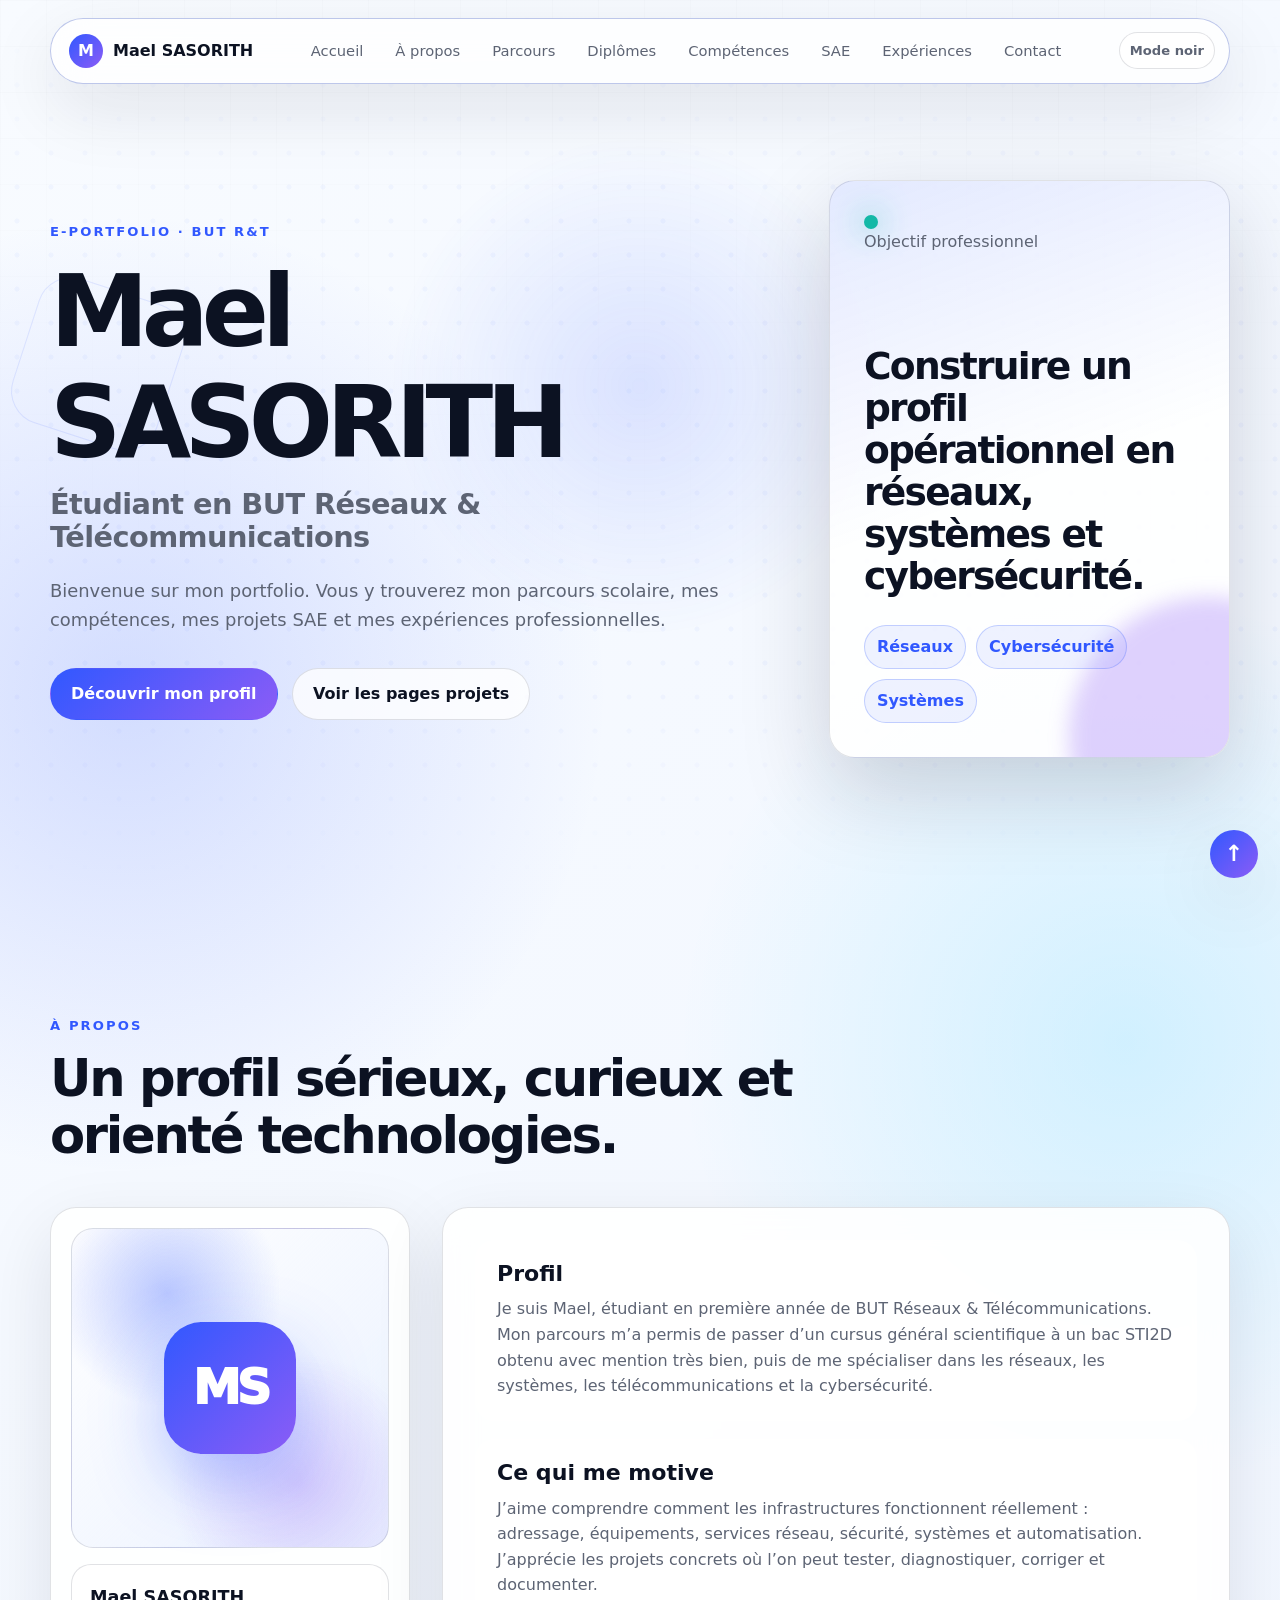
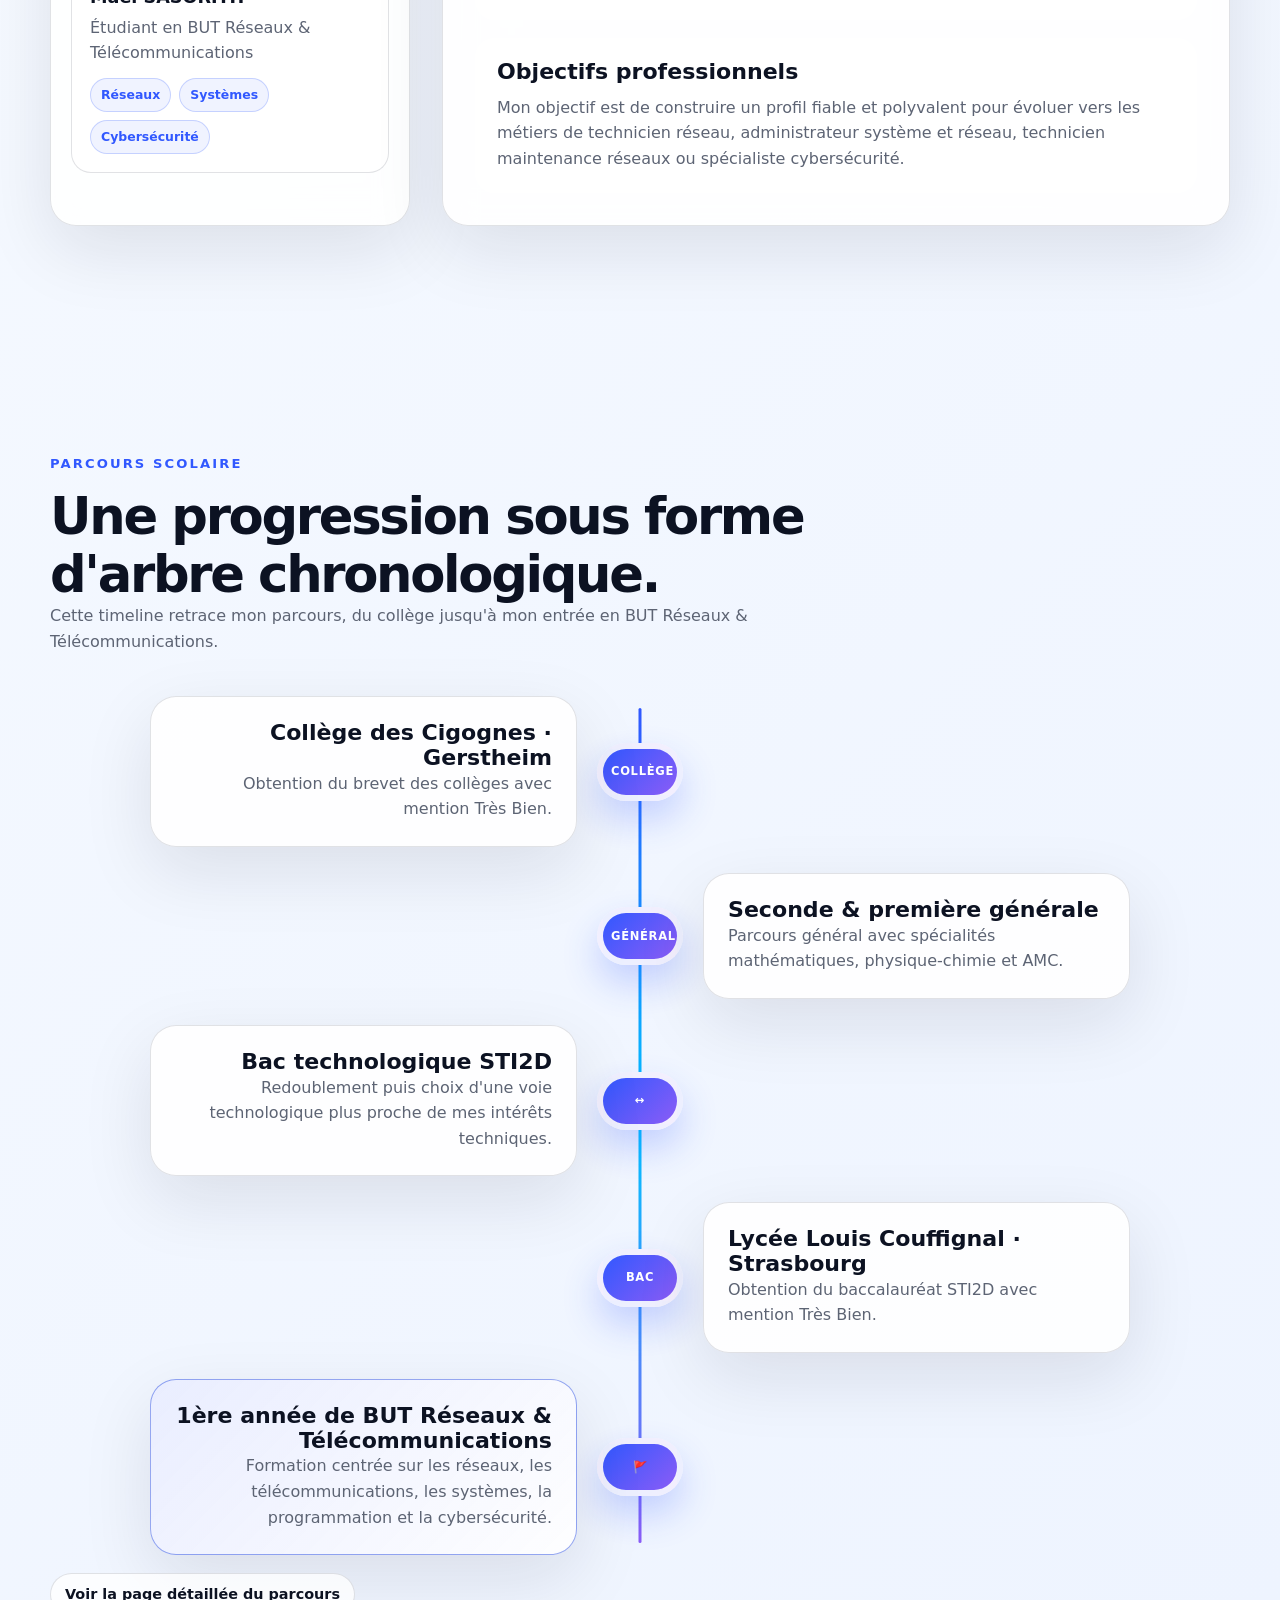
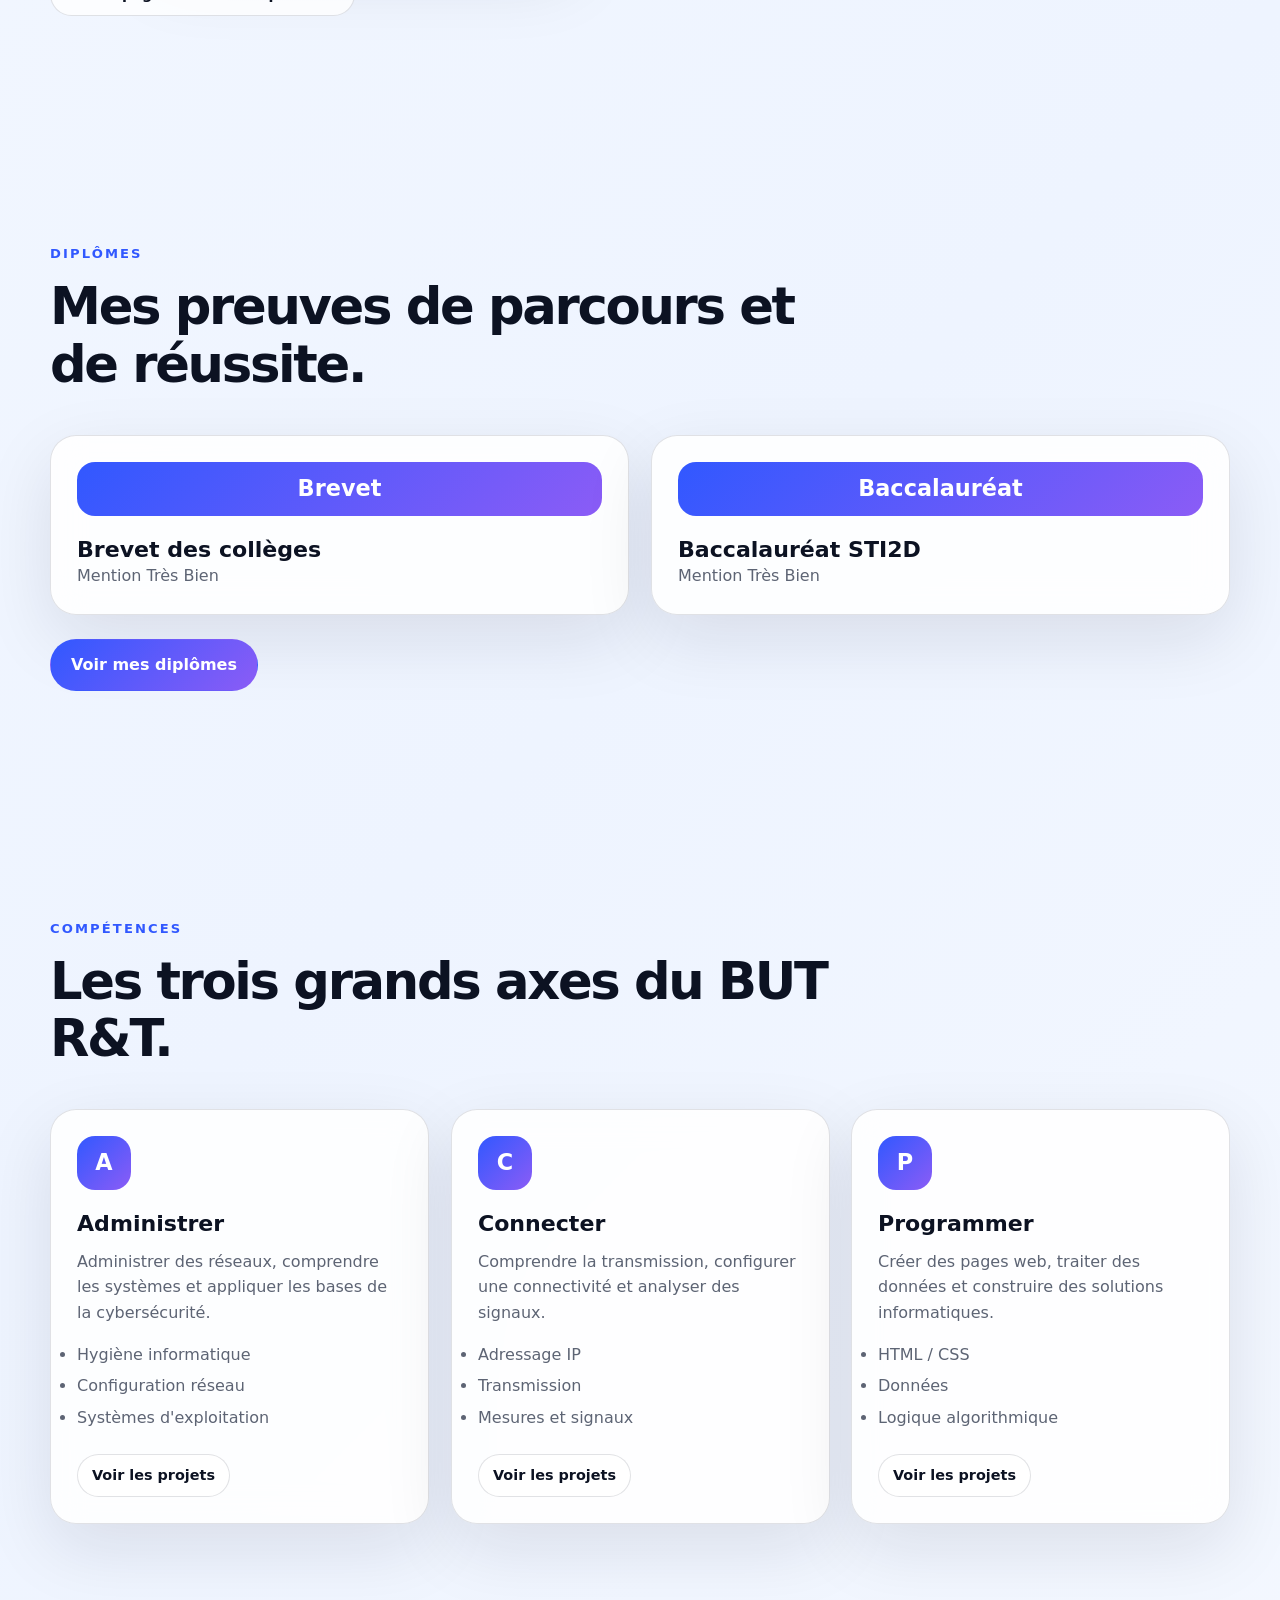
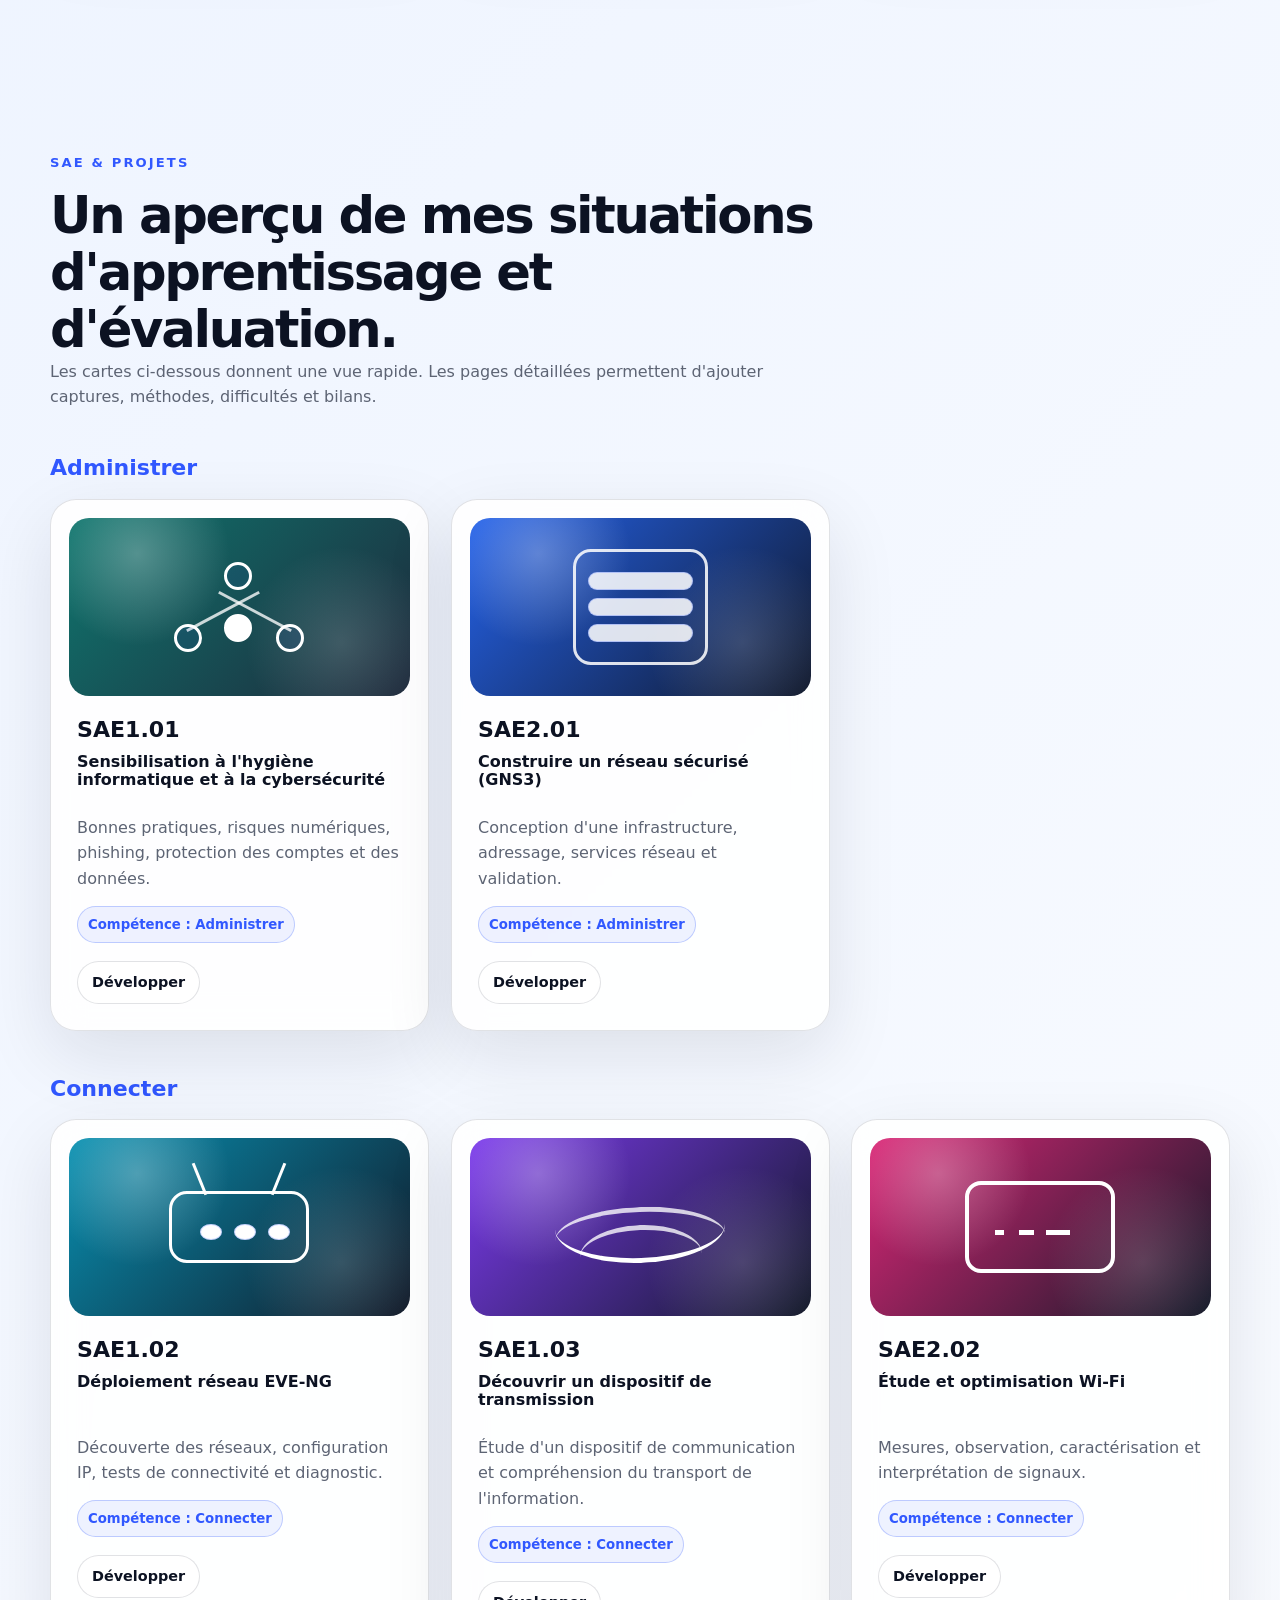
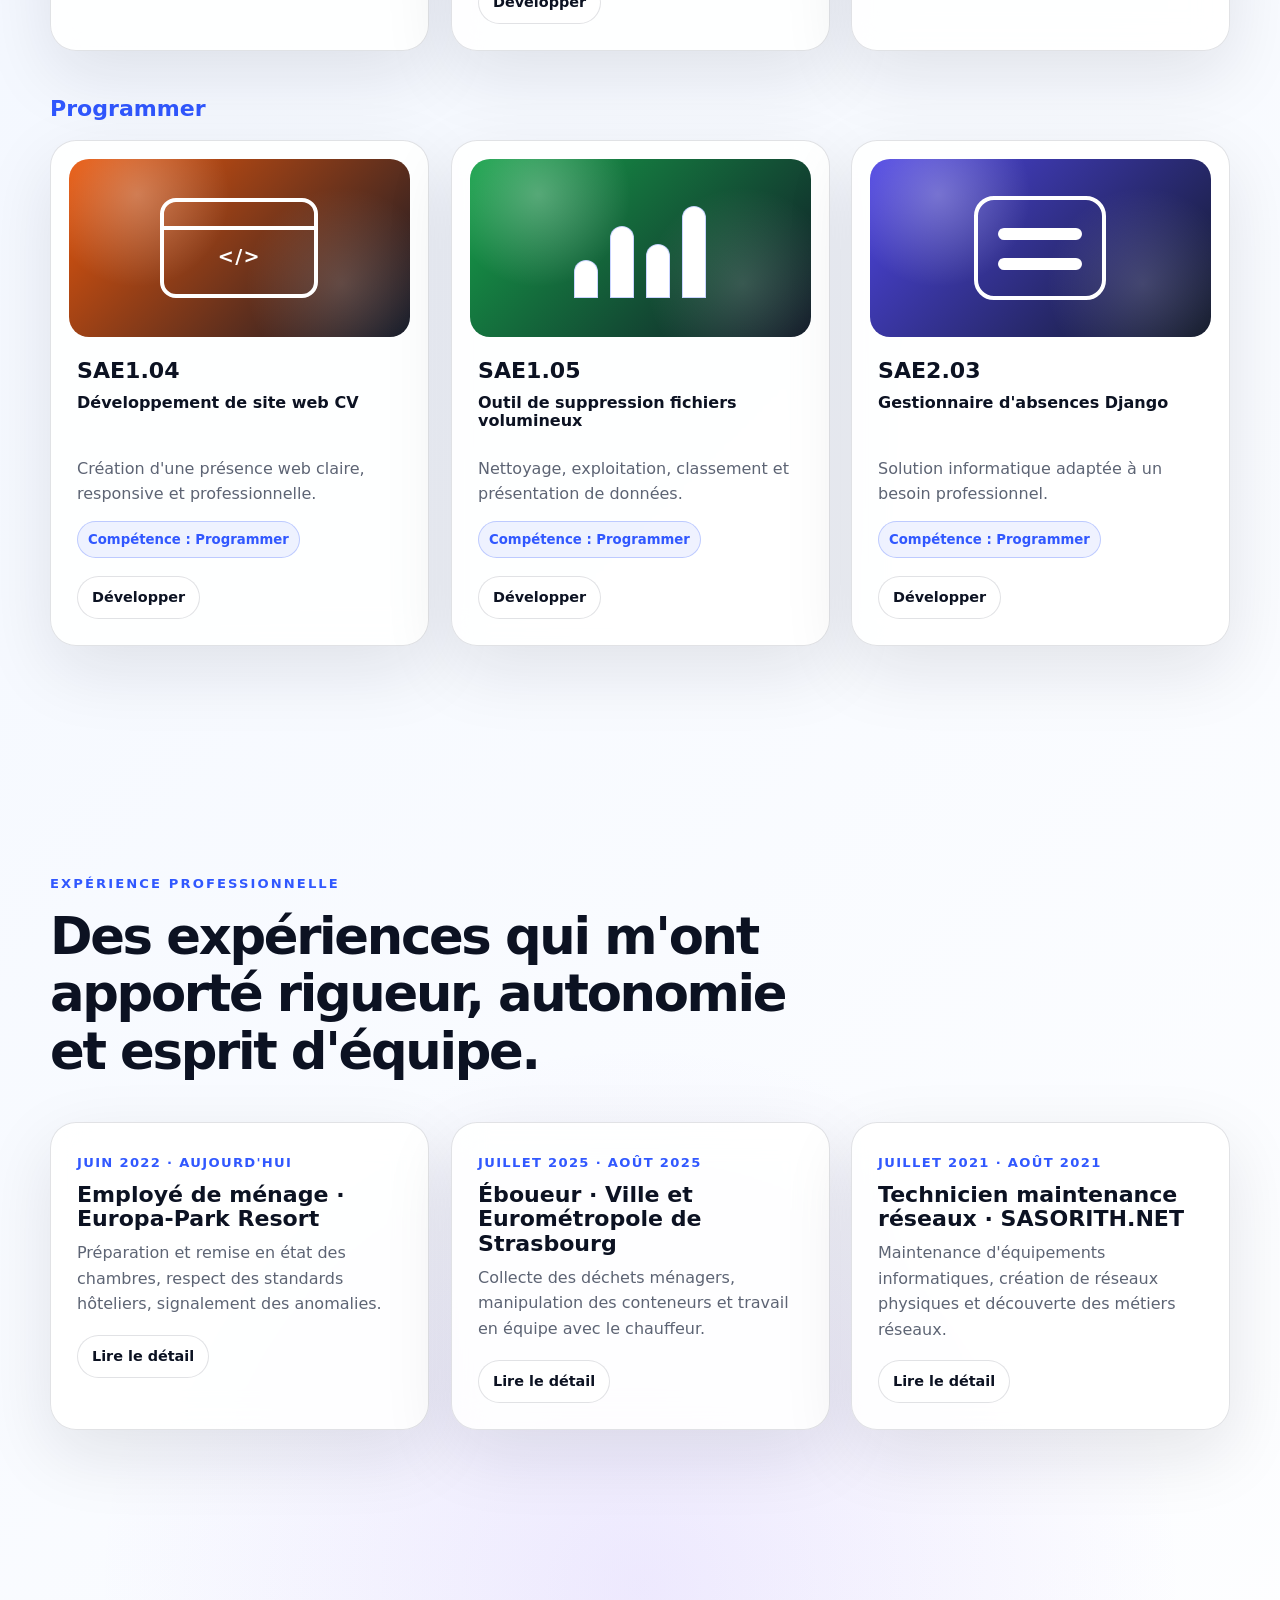
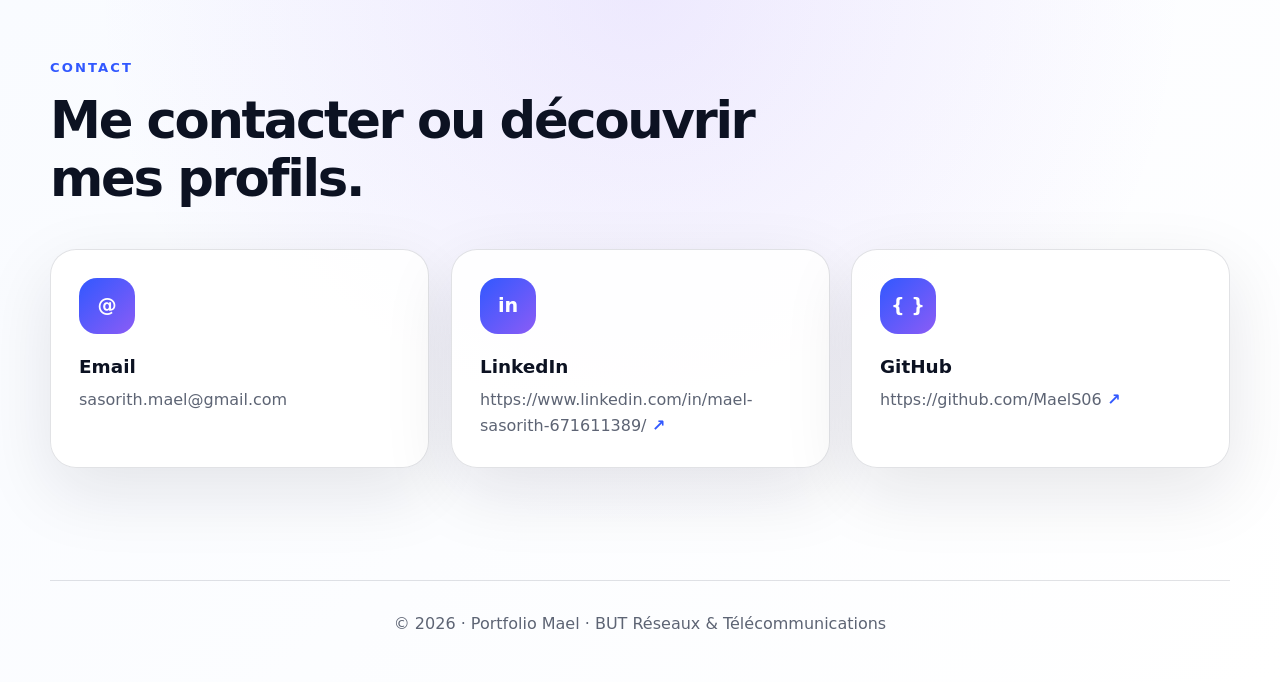
==== commit cb4c0741: "Update index.html" ====
--- a/index.html
+++ b/index.html
@@ -50,15 +50,15 @@
       <a href="#experiences">Expériences</a>
       <a href="#contact">Contact</a>
 
-    </nav>
-
-    <div class="top-actions">
-      <label for="theme-toggle" class="theme-button">
-        <span class="light-label">Mode noir</span>
-        <span class="dark-label">Mode blanc</span>
-      </label>
-    </div>
-  </header>
+      </nav>
+      
+      <div class="top-actions">
+        <label for="theme-toggle" class="theme-button">
+          <span class="light-label">Mode noir</span>
+          <span class="dark-label">Mode blanc</span>
+        </label>
+      </div>
+      </header>
 
   <main id="contenu">
     <section id="accueil" class="hero section">
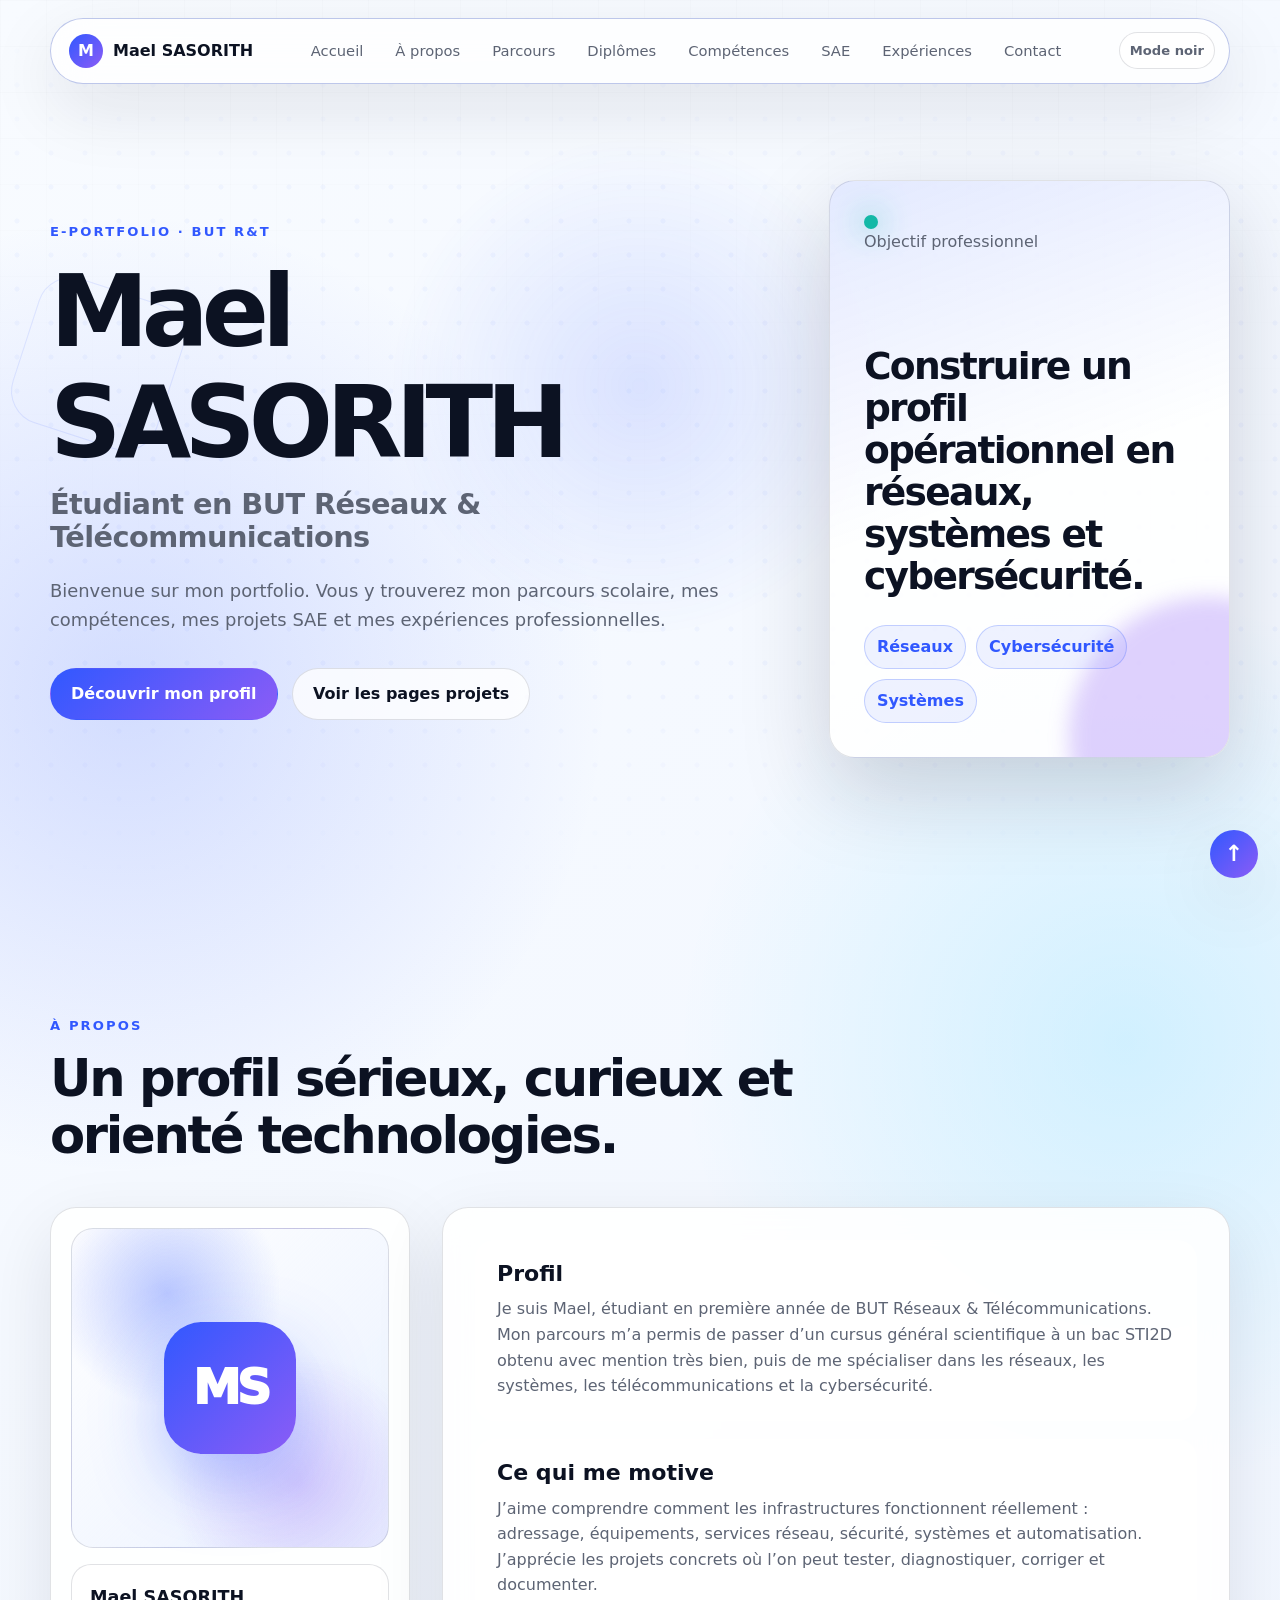
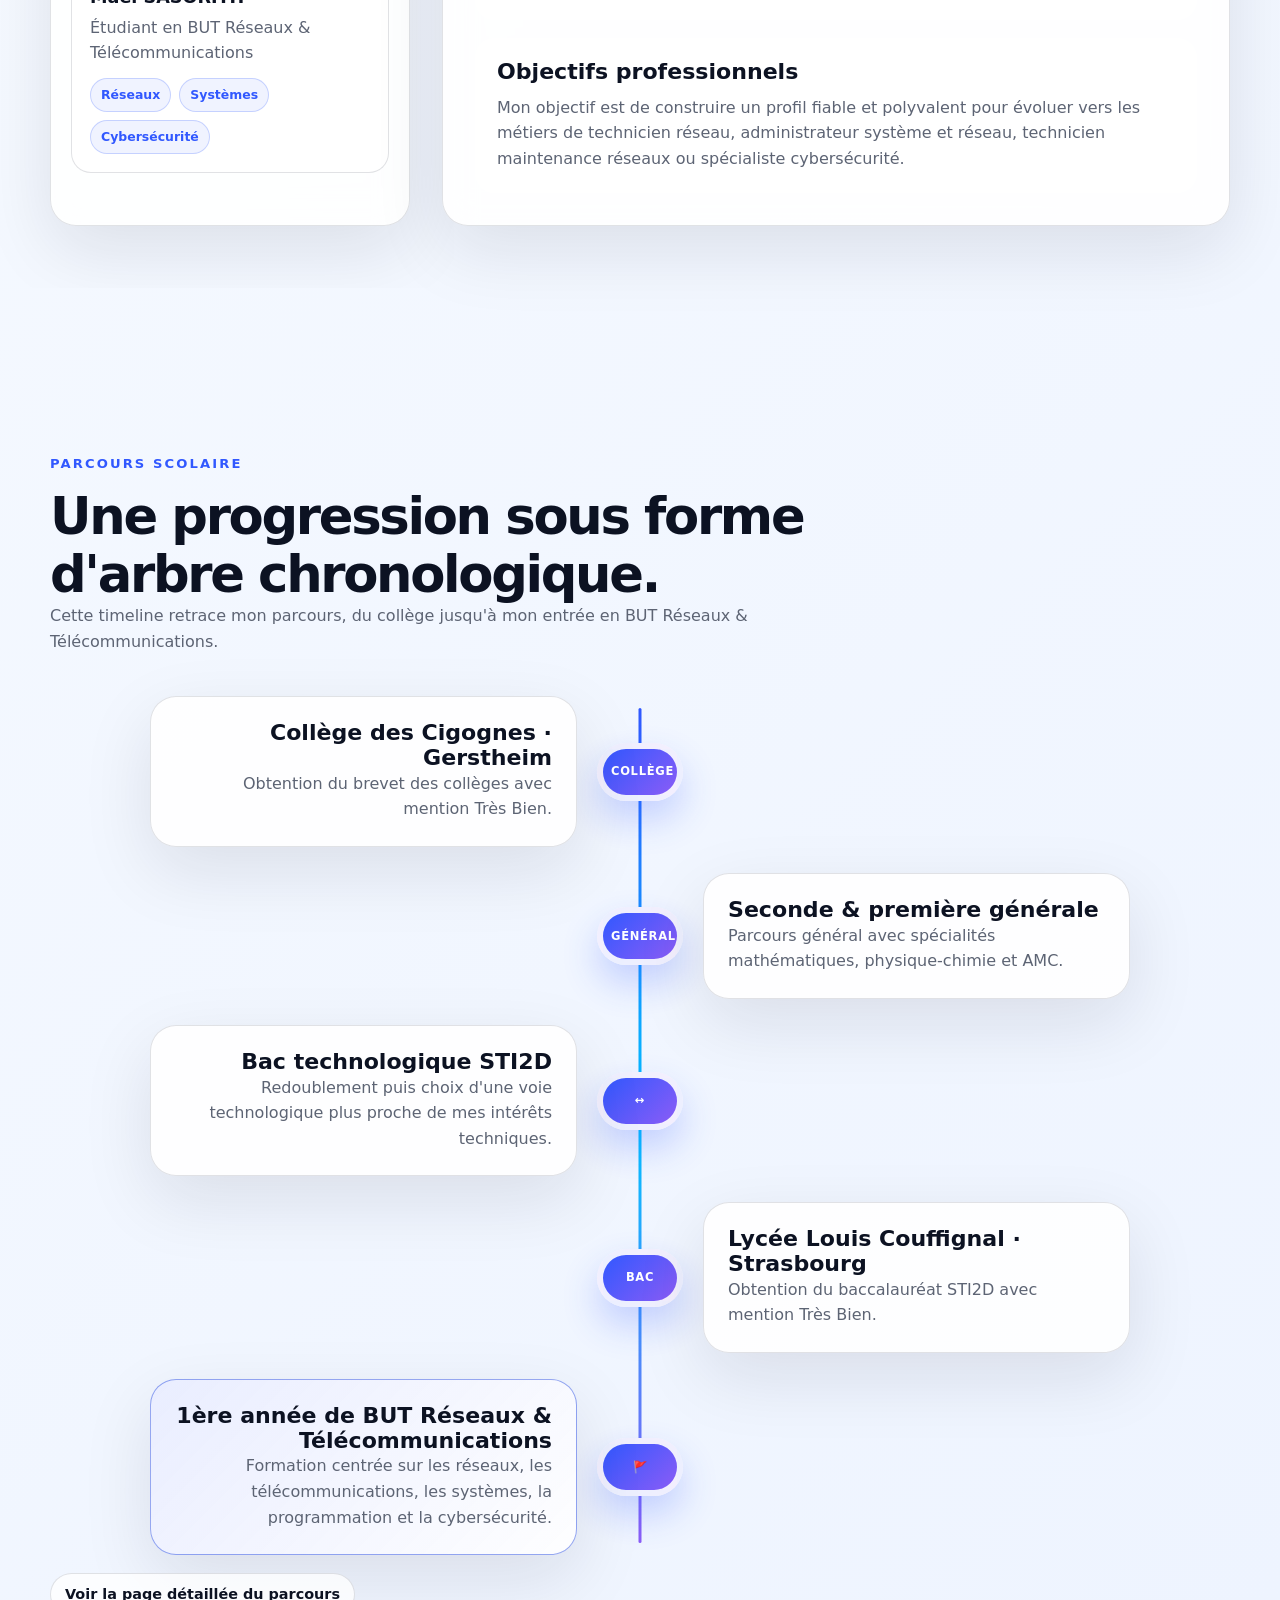
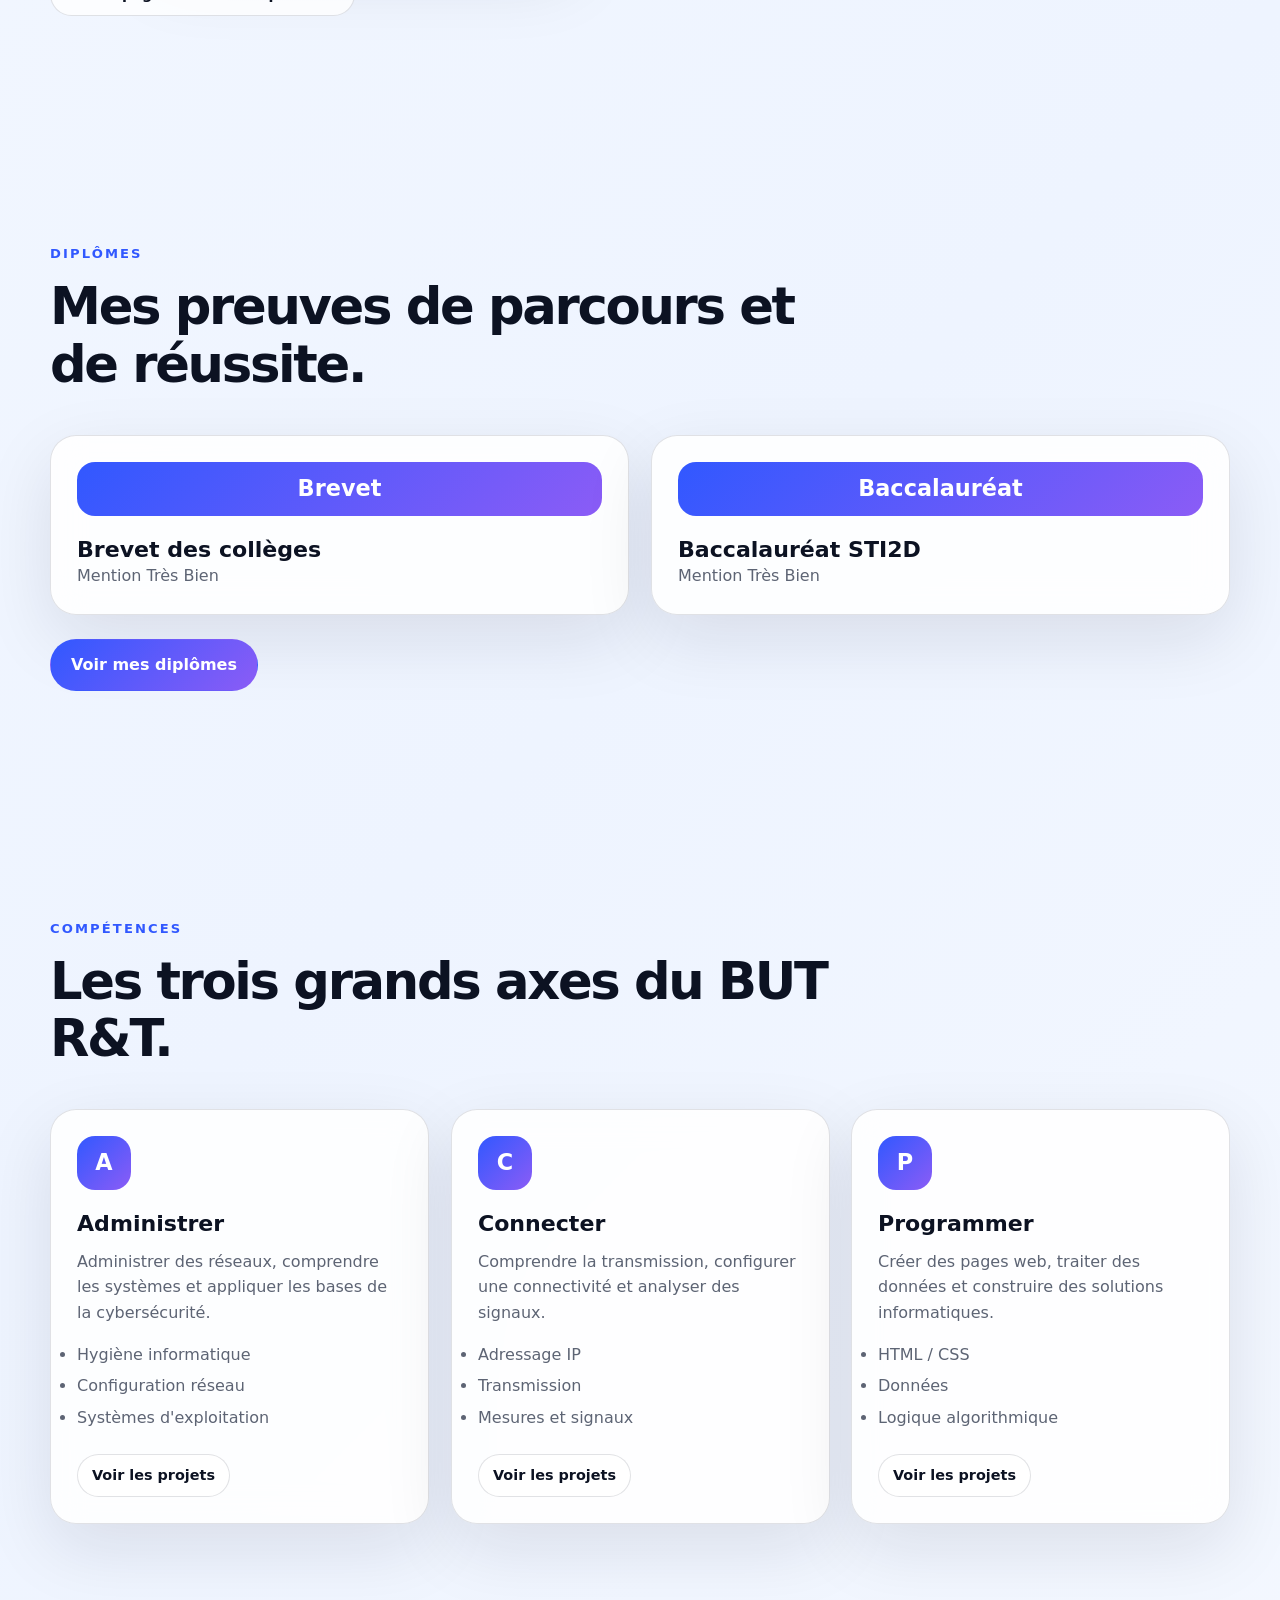
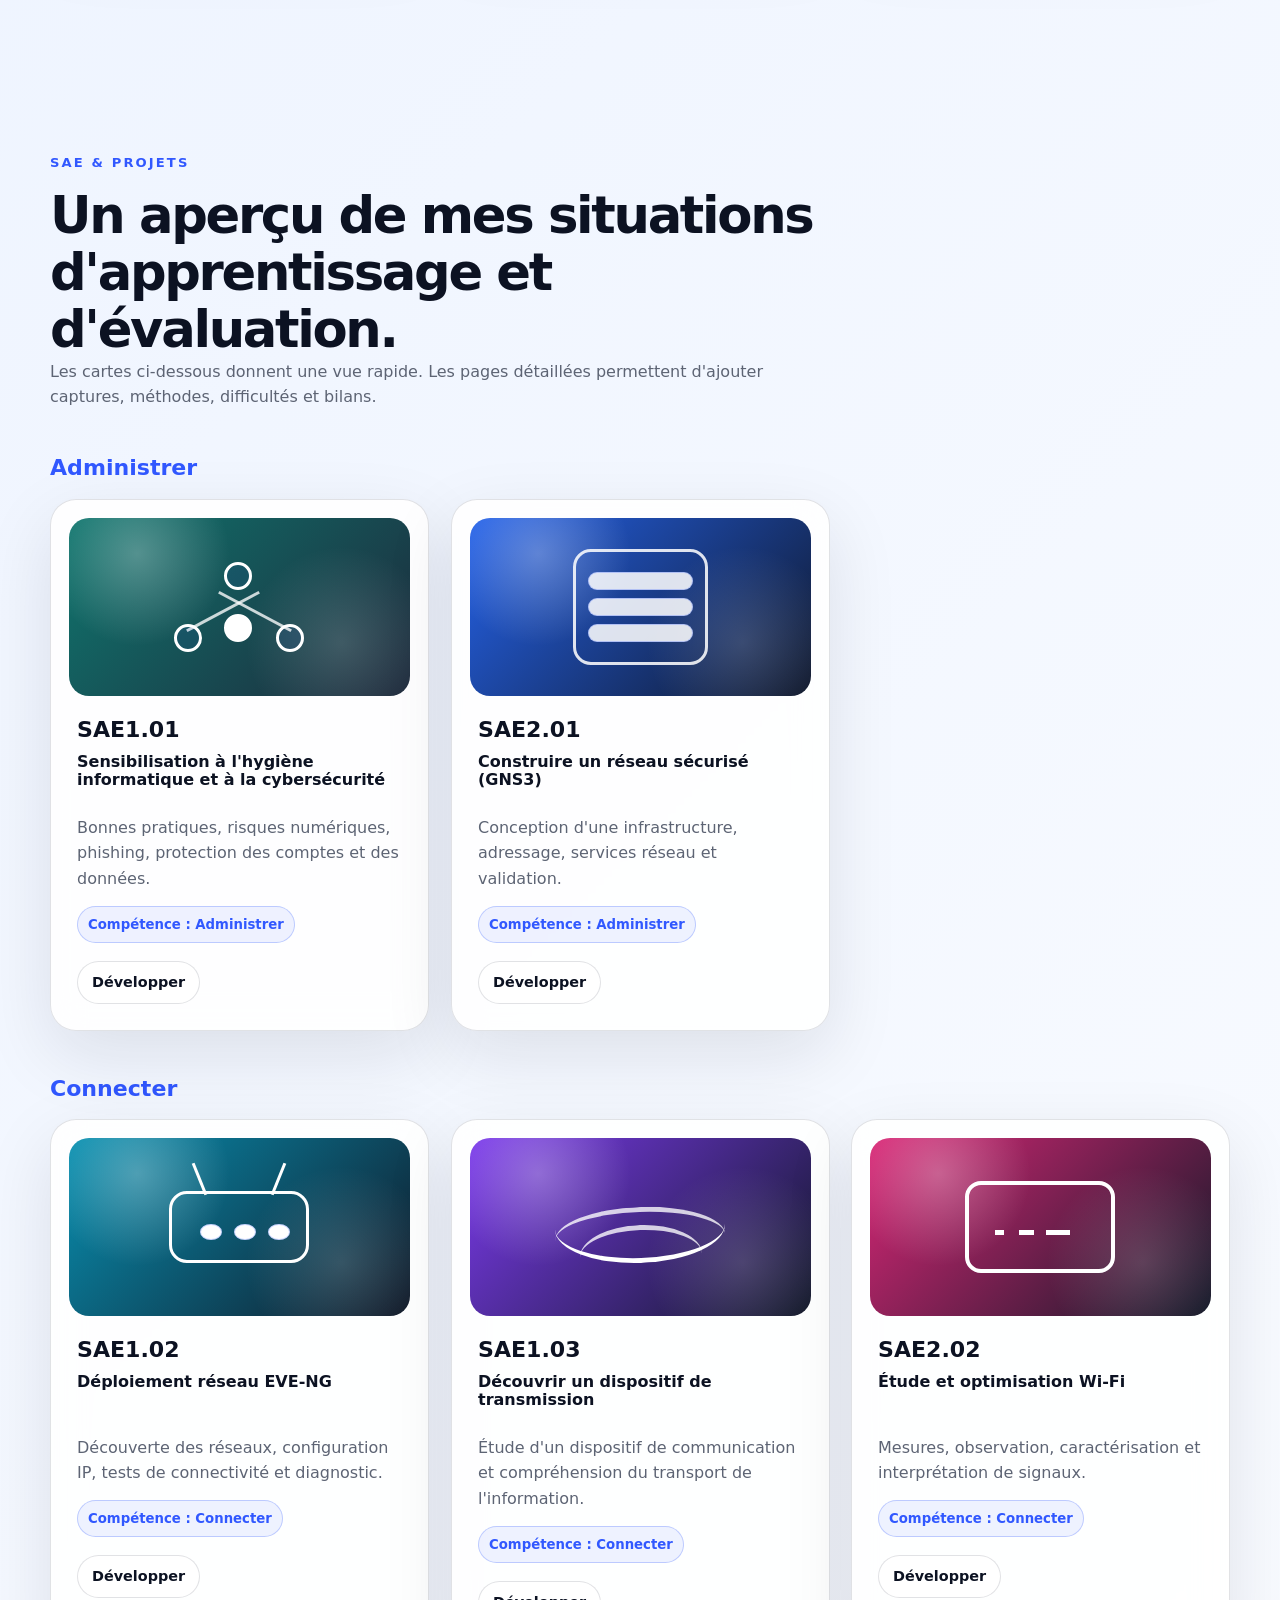
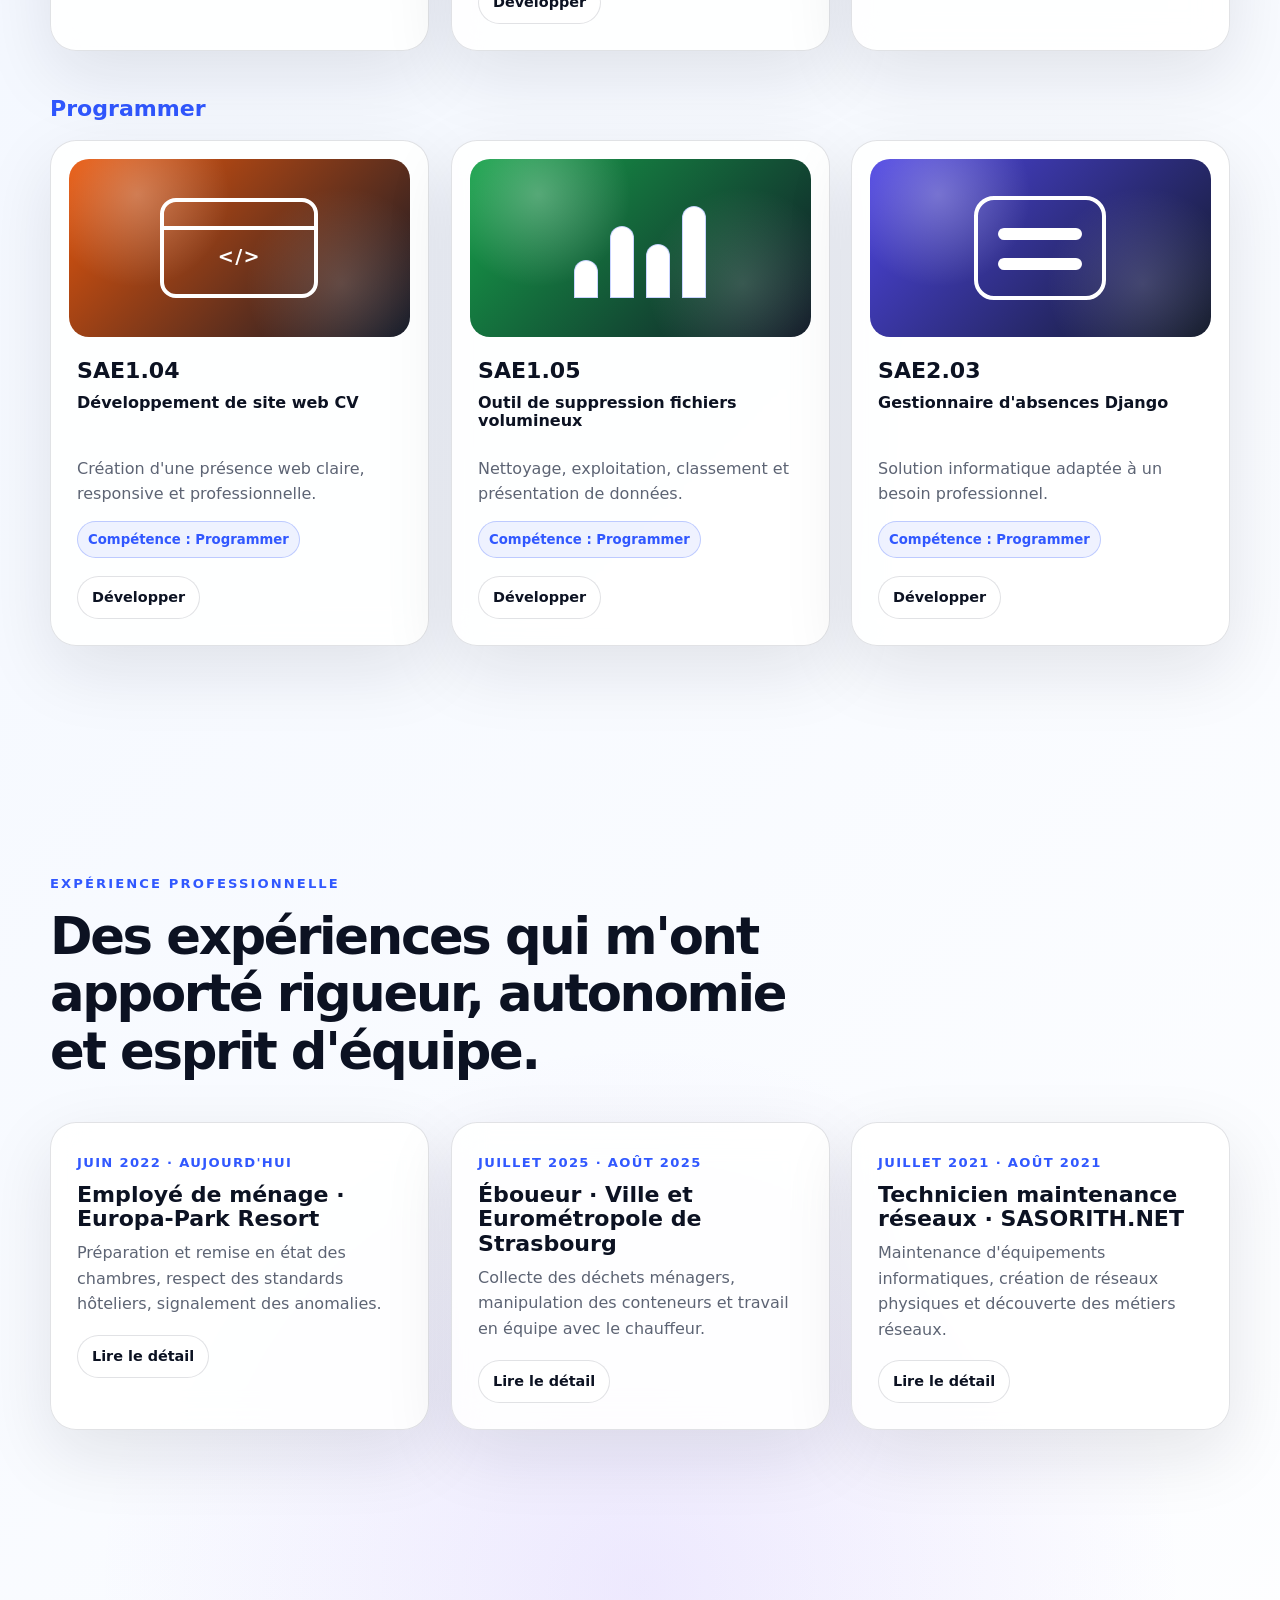
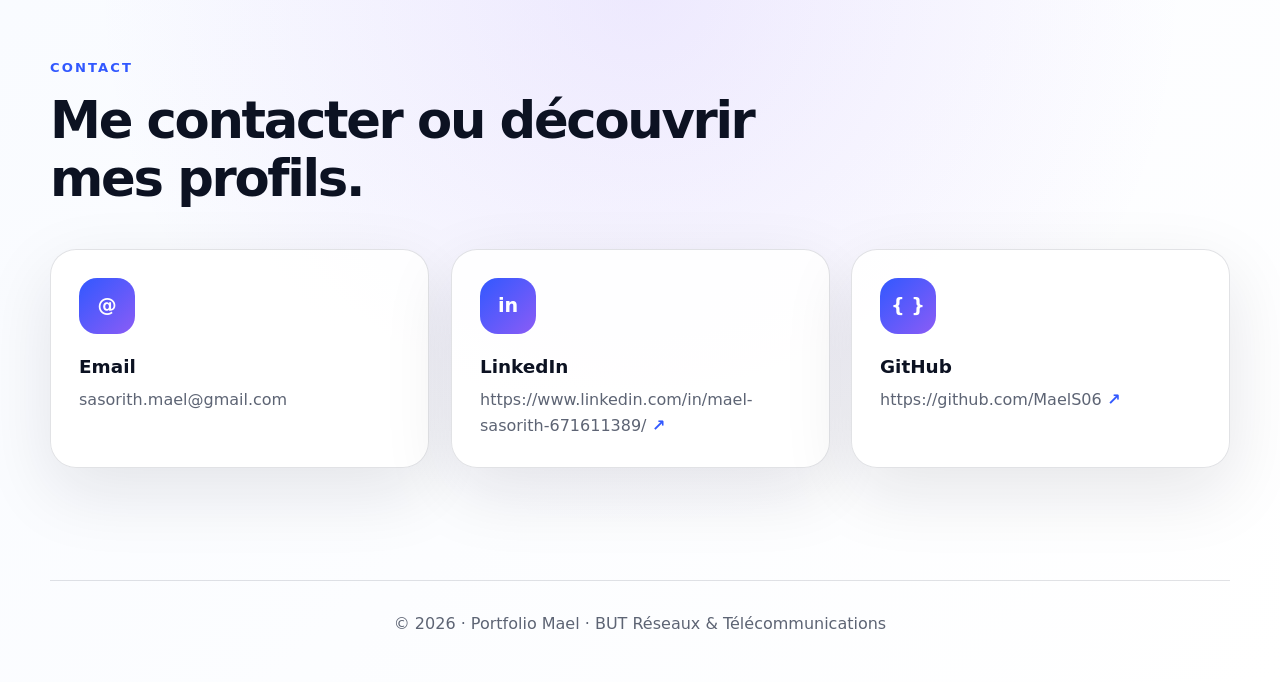
==== commit 75a9b841: "Update index.html" ====
--- a/index.html
+++ b/index.html
@@ -1,3 +1,4 @@
+<!-- force deploy -->
 <!DOCTYPE html>
 <html lang="fr">
 <head>
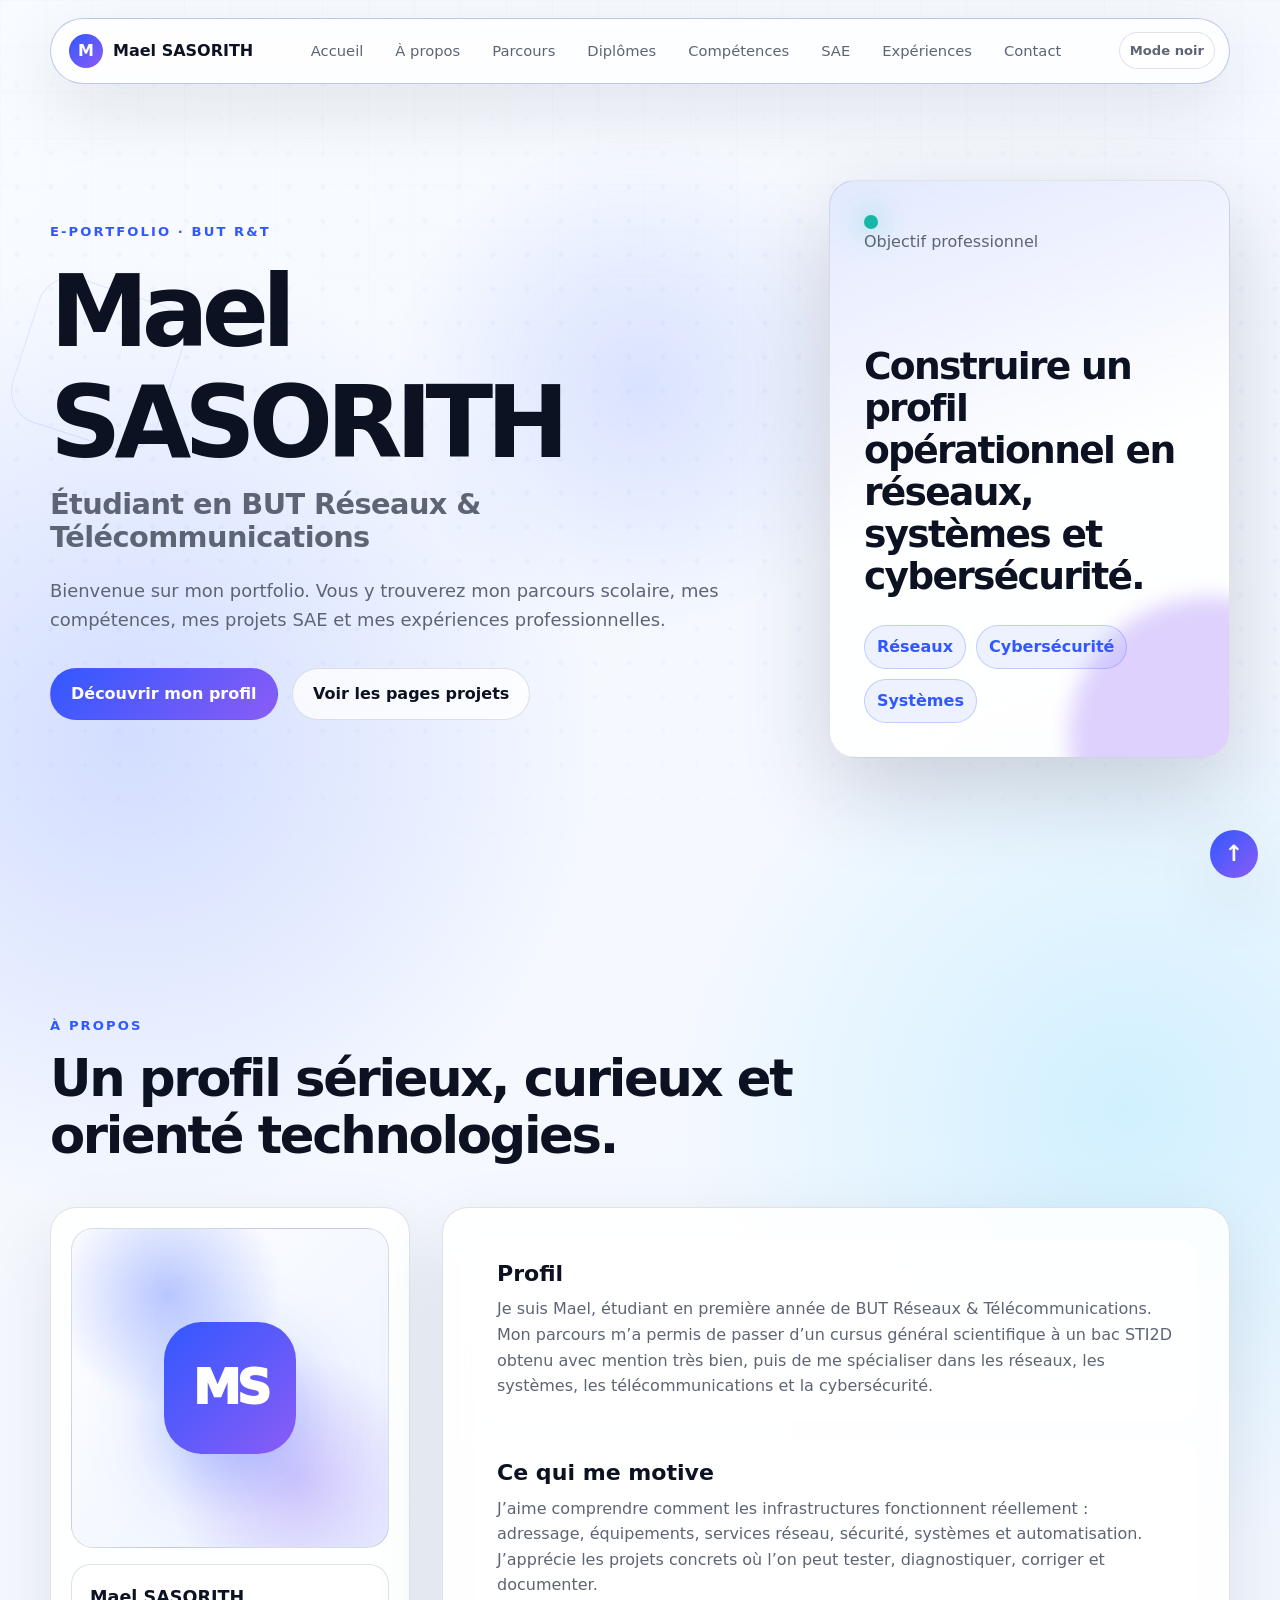
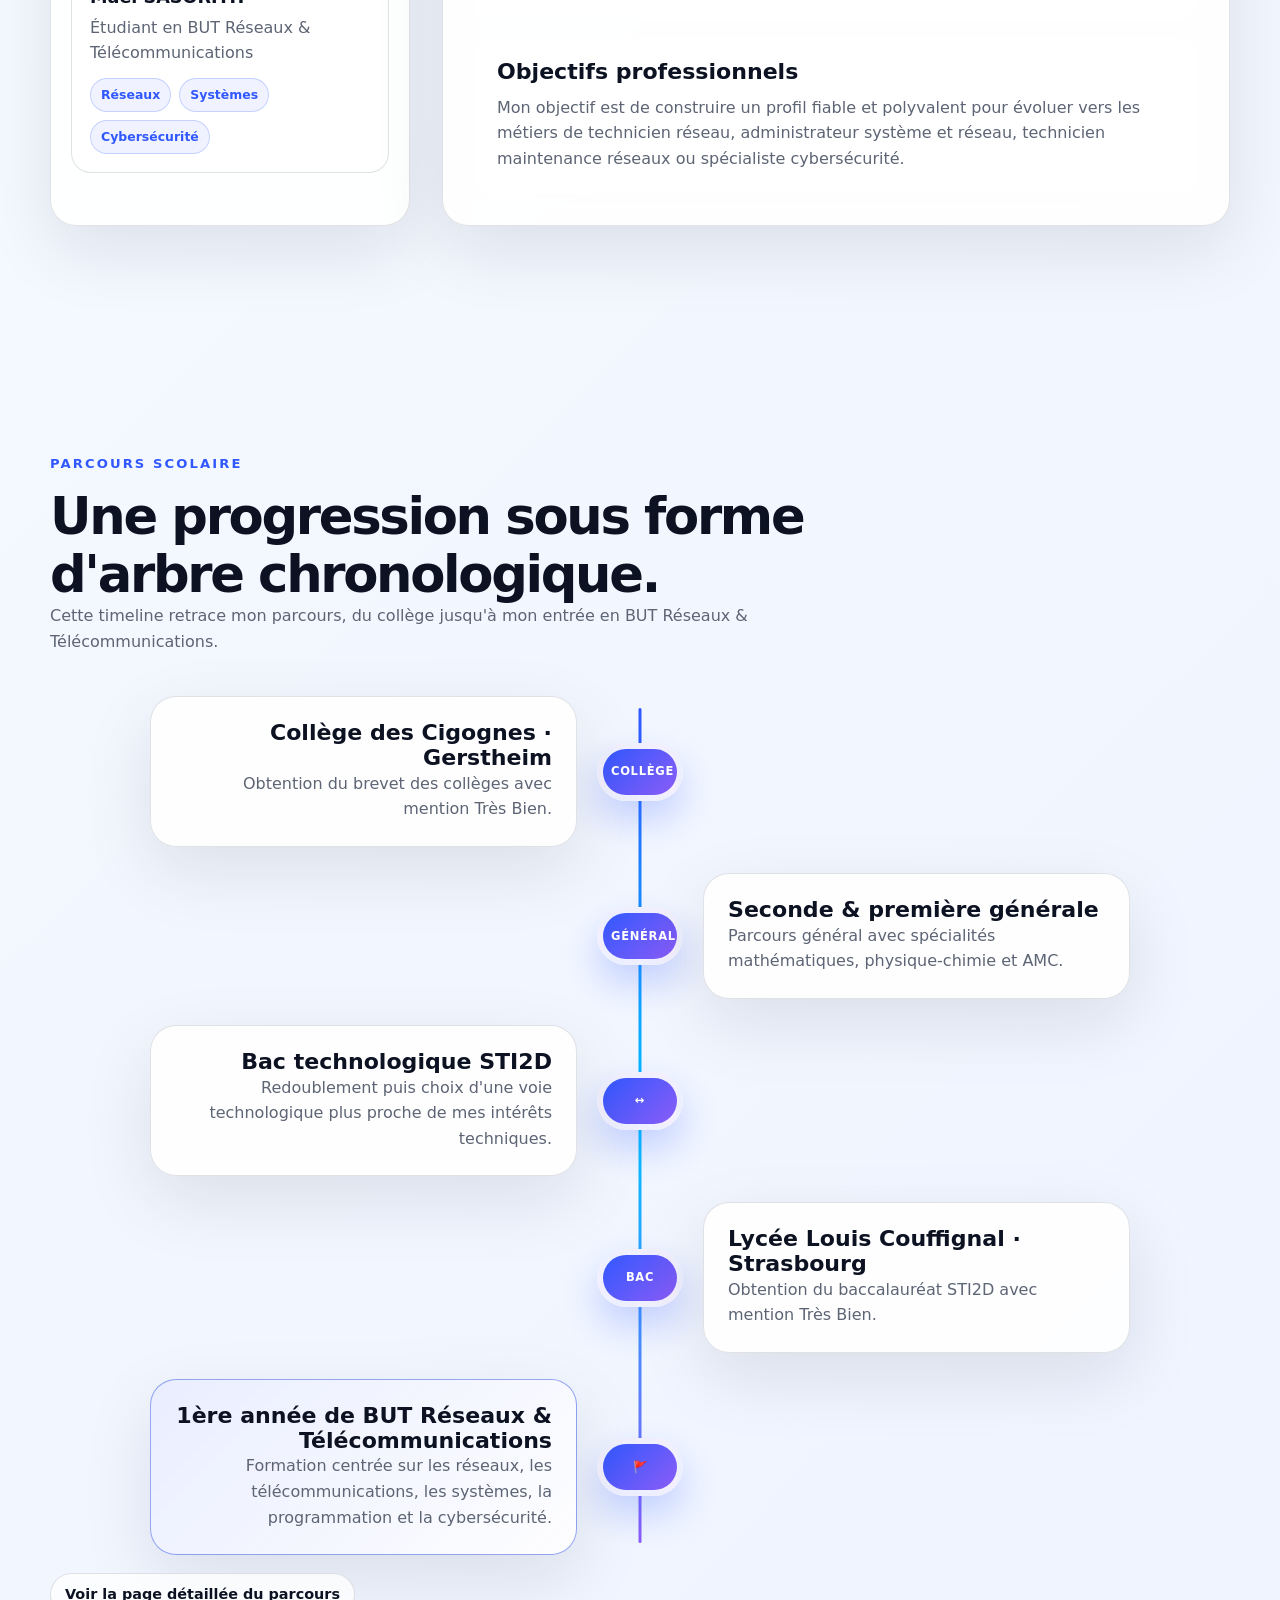
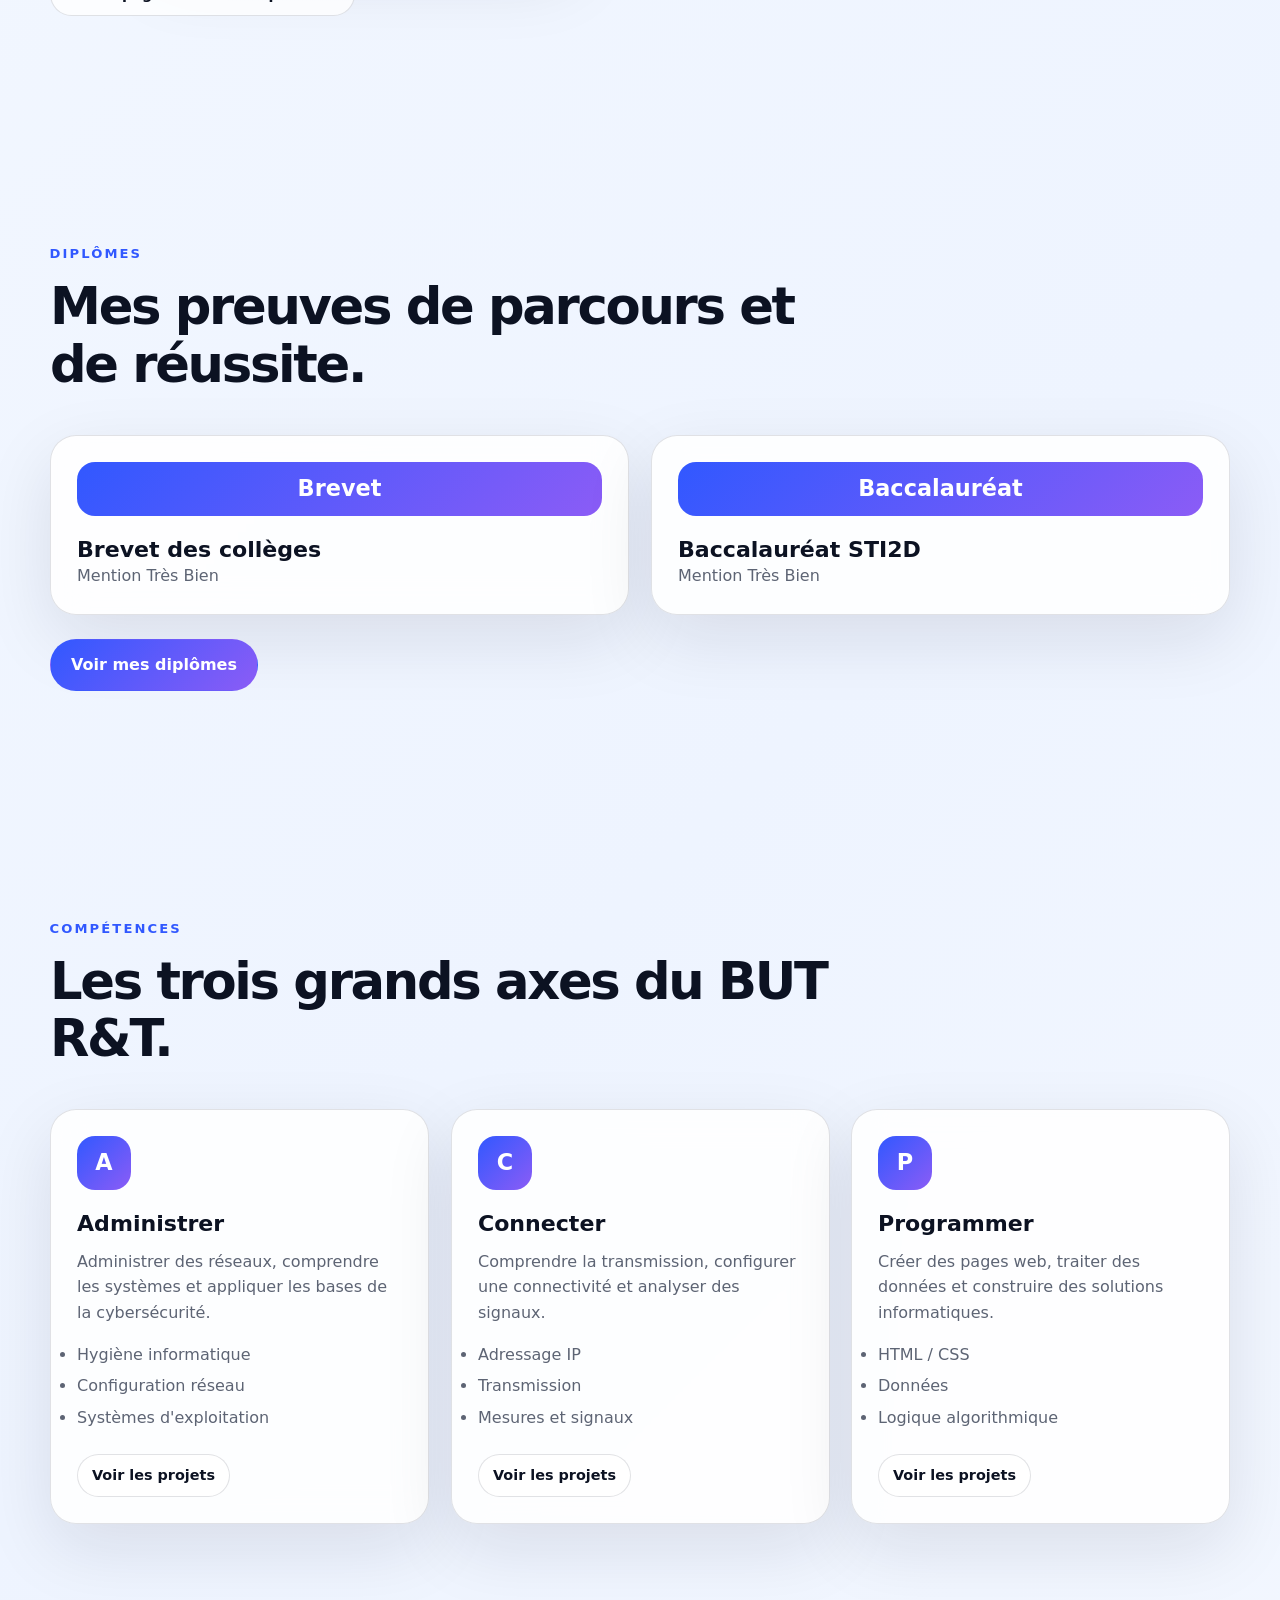
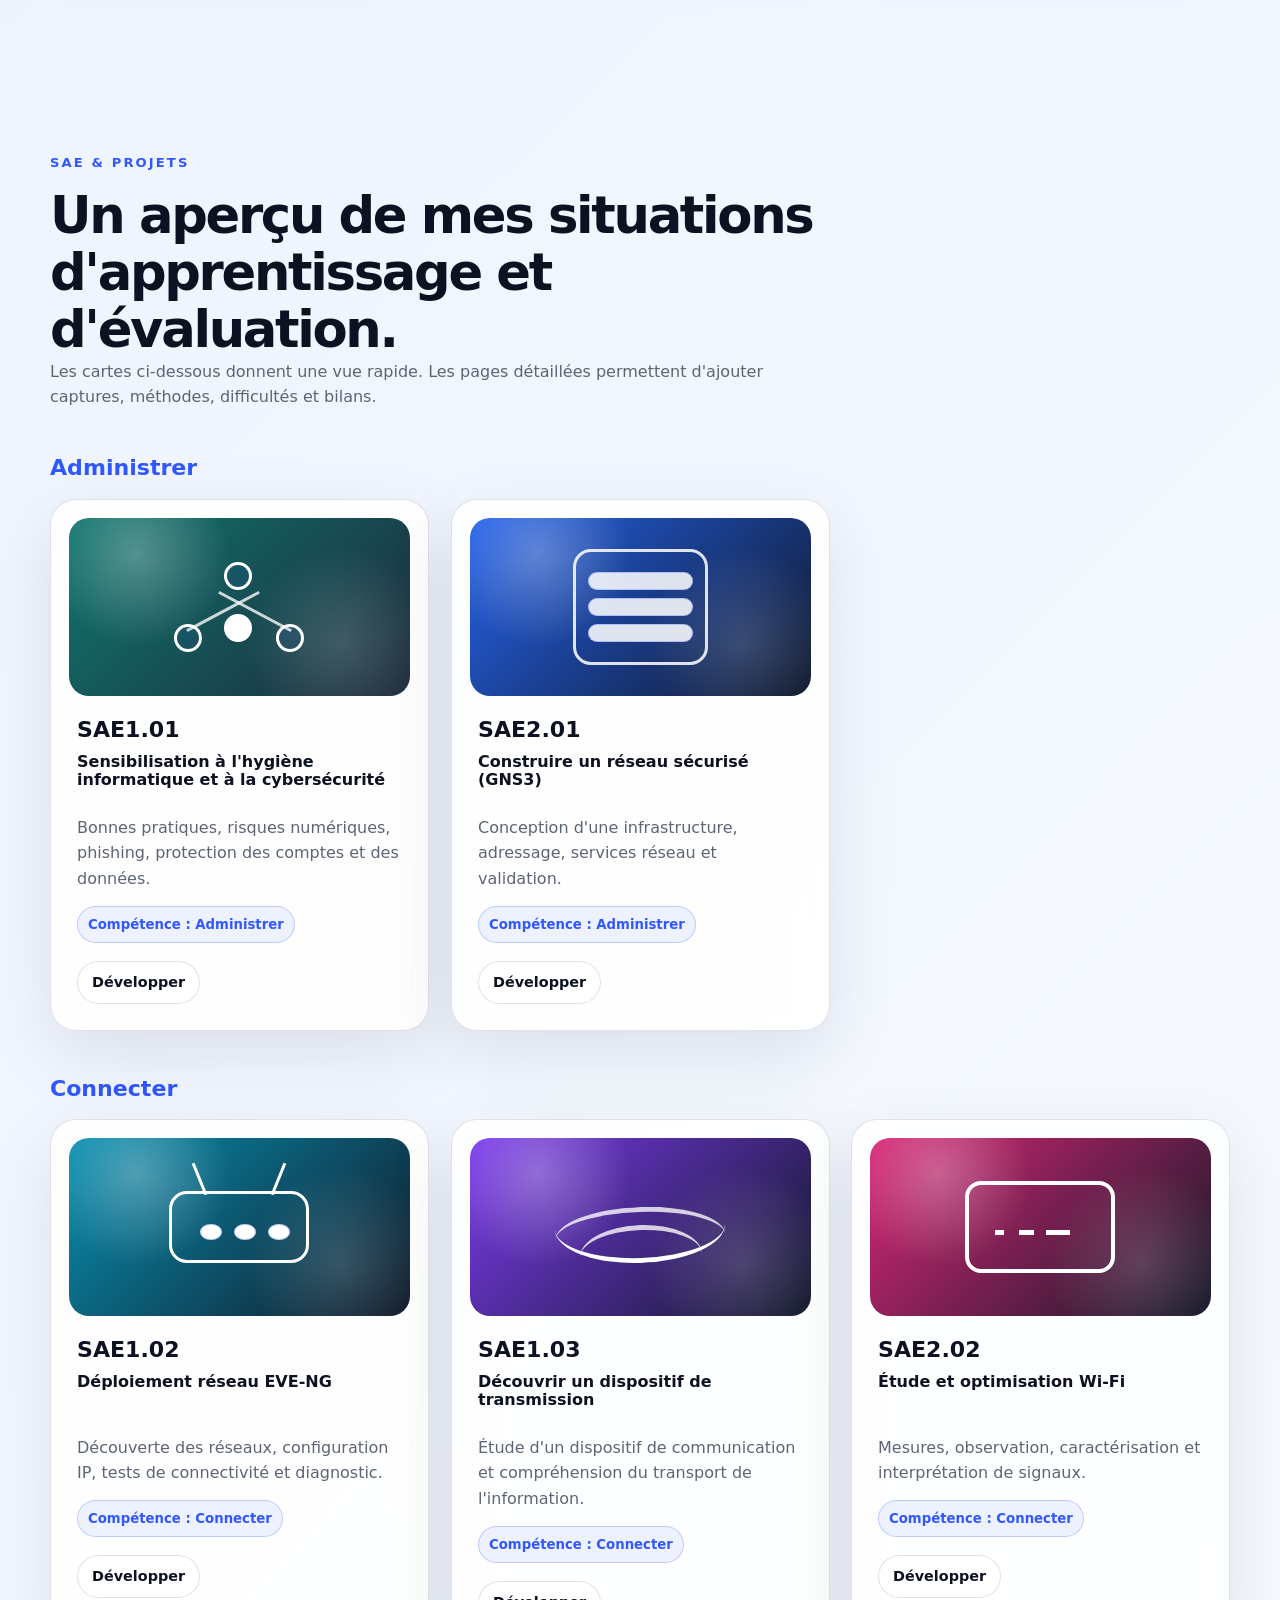
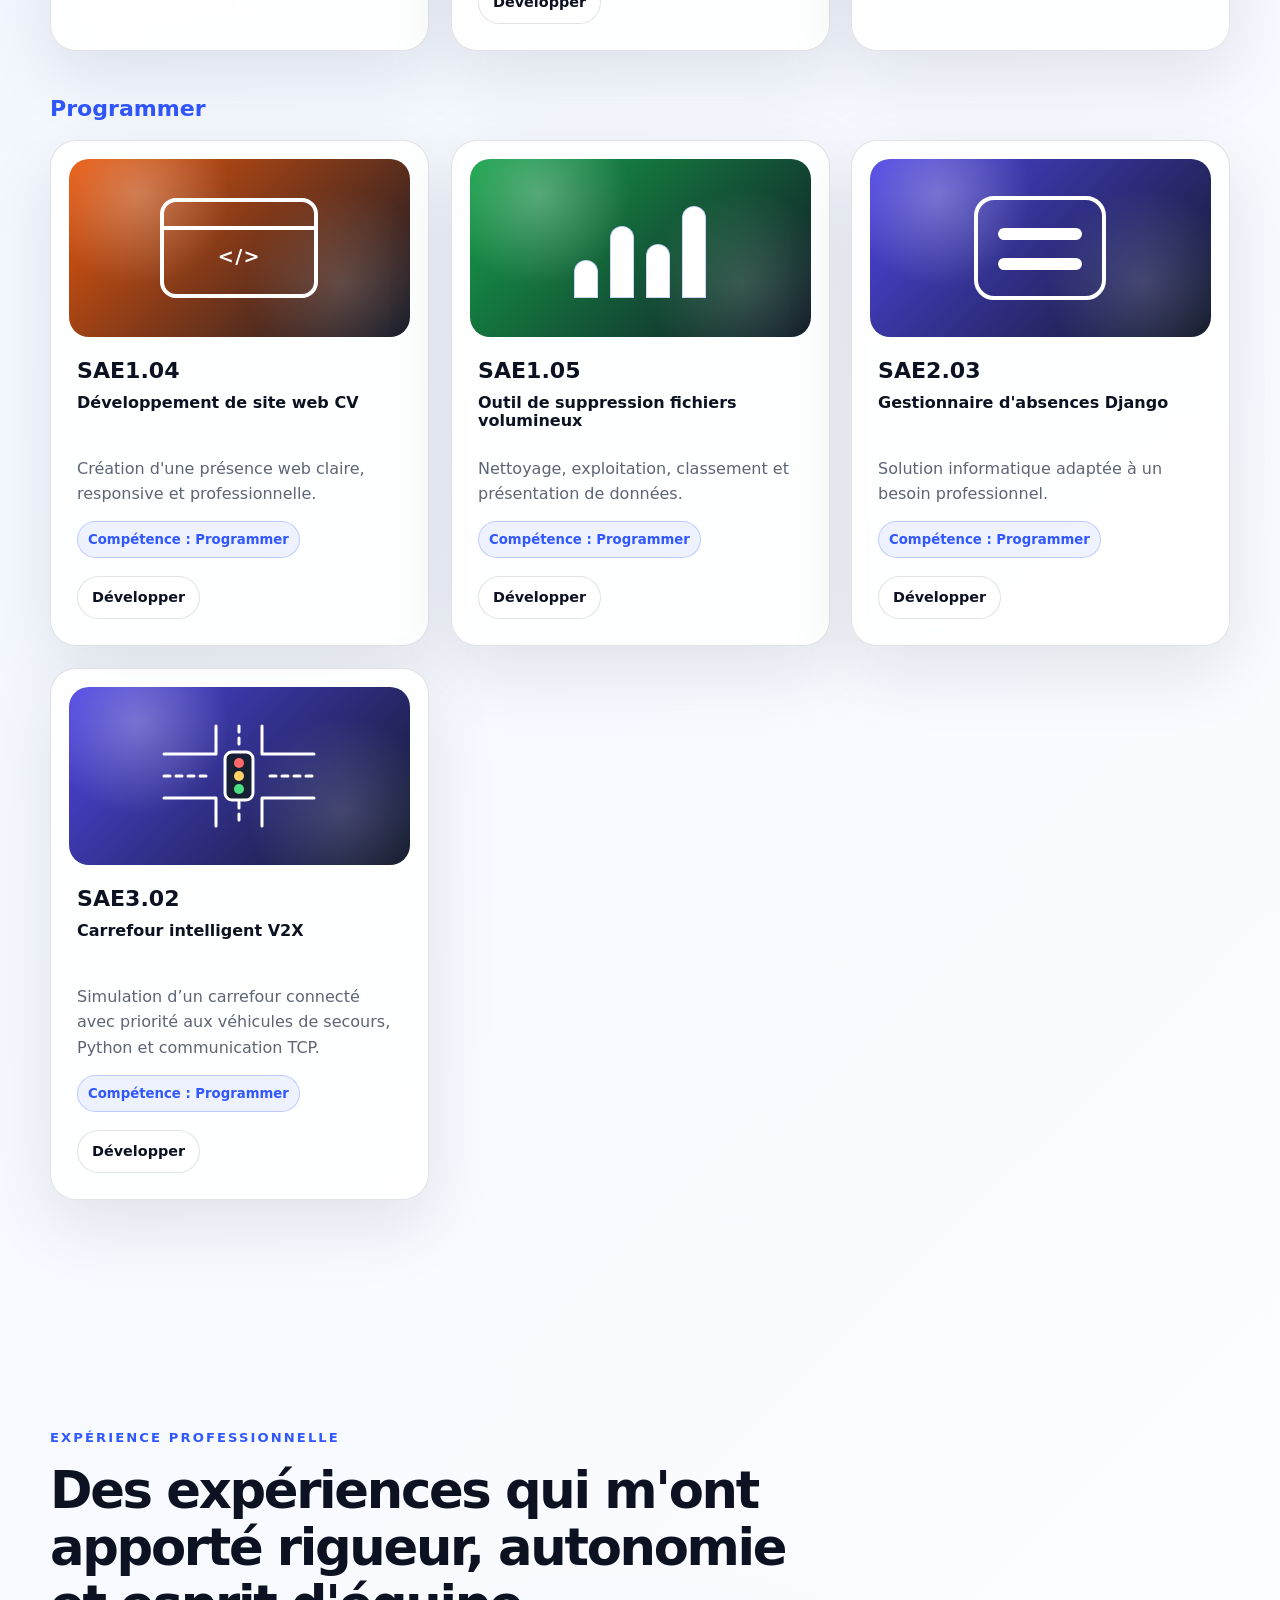
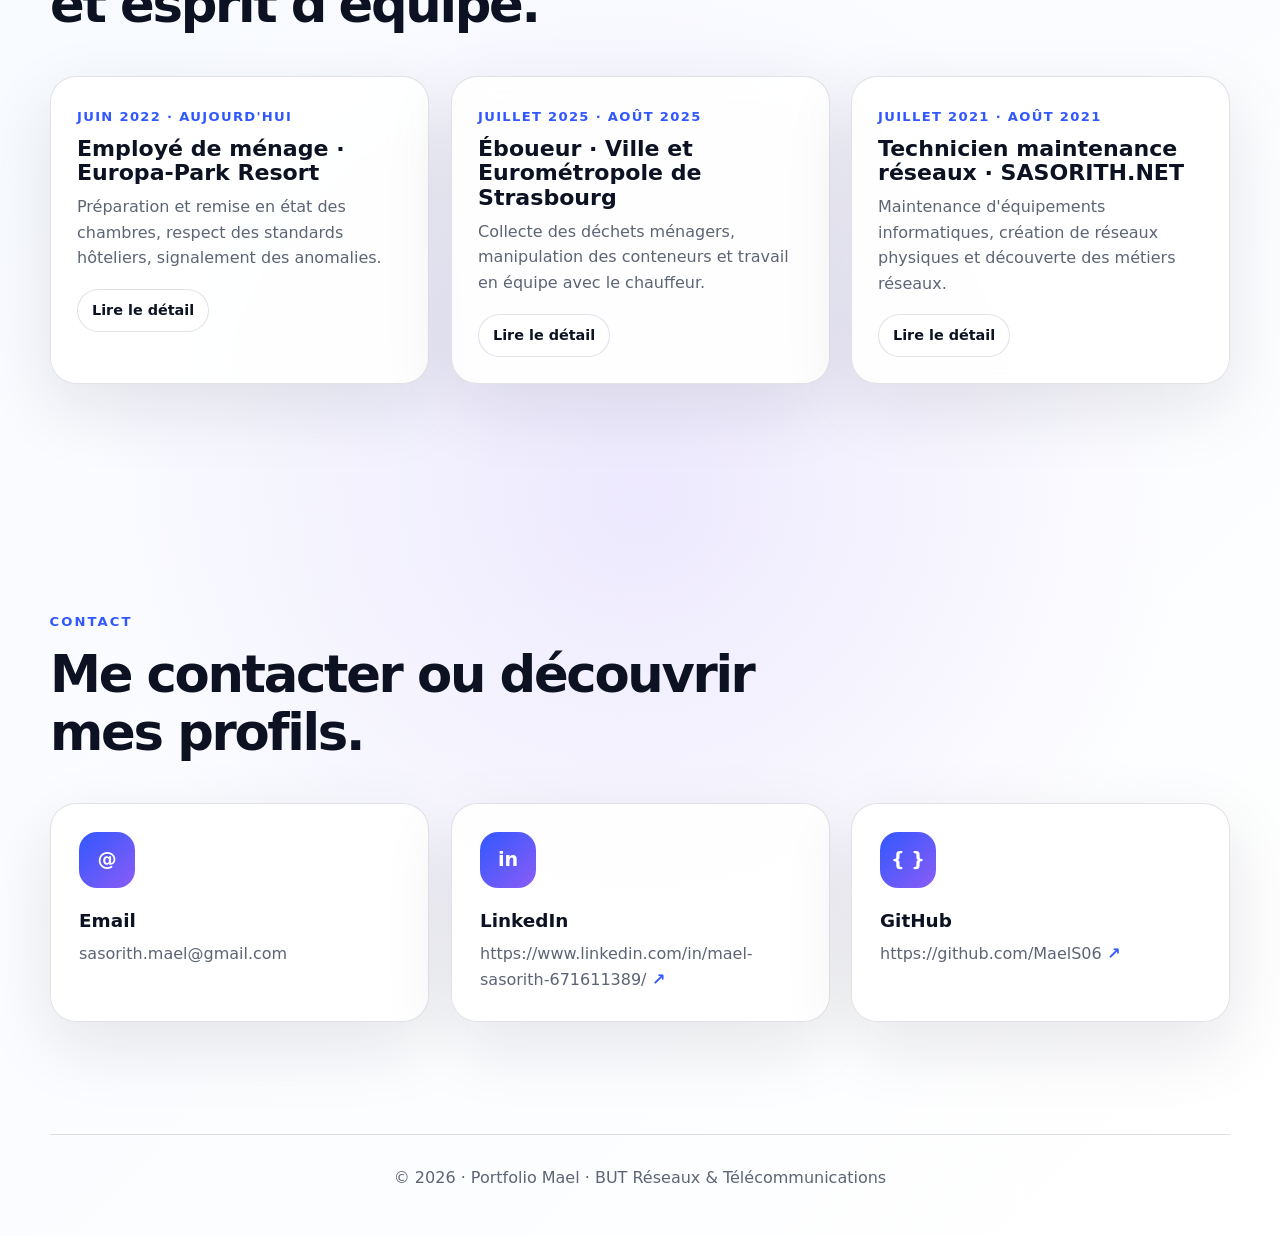
==== commit 947dc7b4: "Add project card for SAE3.02 with details" ====
--- a/index.html
+++ b/index.html
@@ -348,6 +348,26 @@
             <span>Compétence : Programmer</span>
             <a href="projets.html#sae203" class="btn btn-small">Développer</a>
           </article>
+
+          <article class="card project-card reveal">
+            <div class="project-image app">
+              <svg viewBox="0 0 160 110" width="160" height="110" aria-hidden="true" style="position:relative;z-index:2">
+                <g fill="none" stroke="#fff" stroke-width="3" stroke-linecap="round" stroke-linejoin="round">
+                  <path d="M57 5 V33 H5 M103 5 V33 H155 M5 77 H57 V105 M155 77 H103 V105"/>
+                  <path d="M80 5 V29 M80 81 V105 M5 55 H49 M111 55 H155" stroke-dasharray="6 6"/>
+                  <rect x="66" y="31" width="28" height="48" rx="7" fill="#172033"/>
+                </g>
+                <circle cx="80" cy="42" r="5" fill="#ff6969"/>
+                <circle cx="80" cy="55" r="5" fill="#ffd166"/>
+                <circle cx="80" cy="68" r="5" fill="#4ade80"/>
+              </svg>
+            </div>
+            <h3>SAE3.02</h3>
+            <h4>Carrefour intelligent V2X</h4>
+            <p>Simulation d’un carrefour connecté avec priorité aux véhicules de secours, Python et communication TCP.</p>
+            <span>Compétence : Programmer</span>
+            <a href="projets.html#sae302" class="btn btn-small">Développer</a>
+          </article>
         </div>
       </div>
     </section>
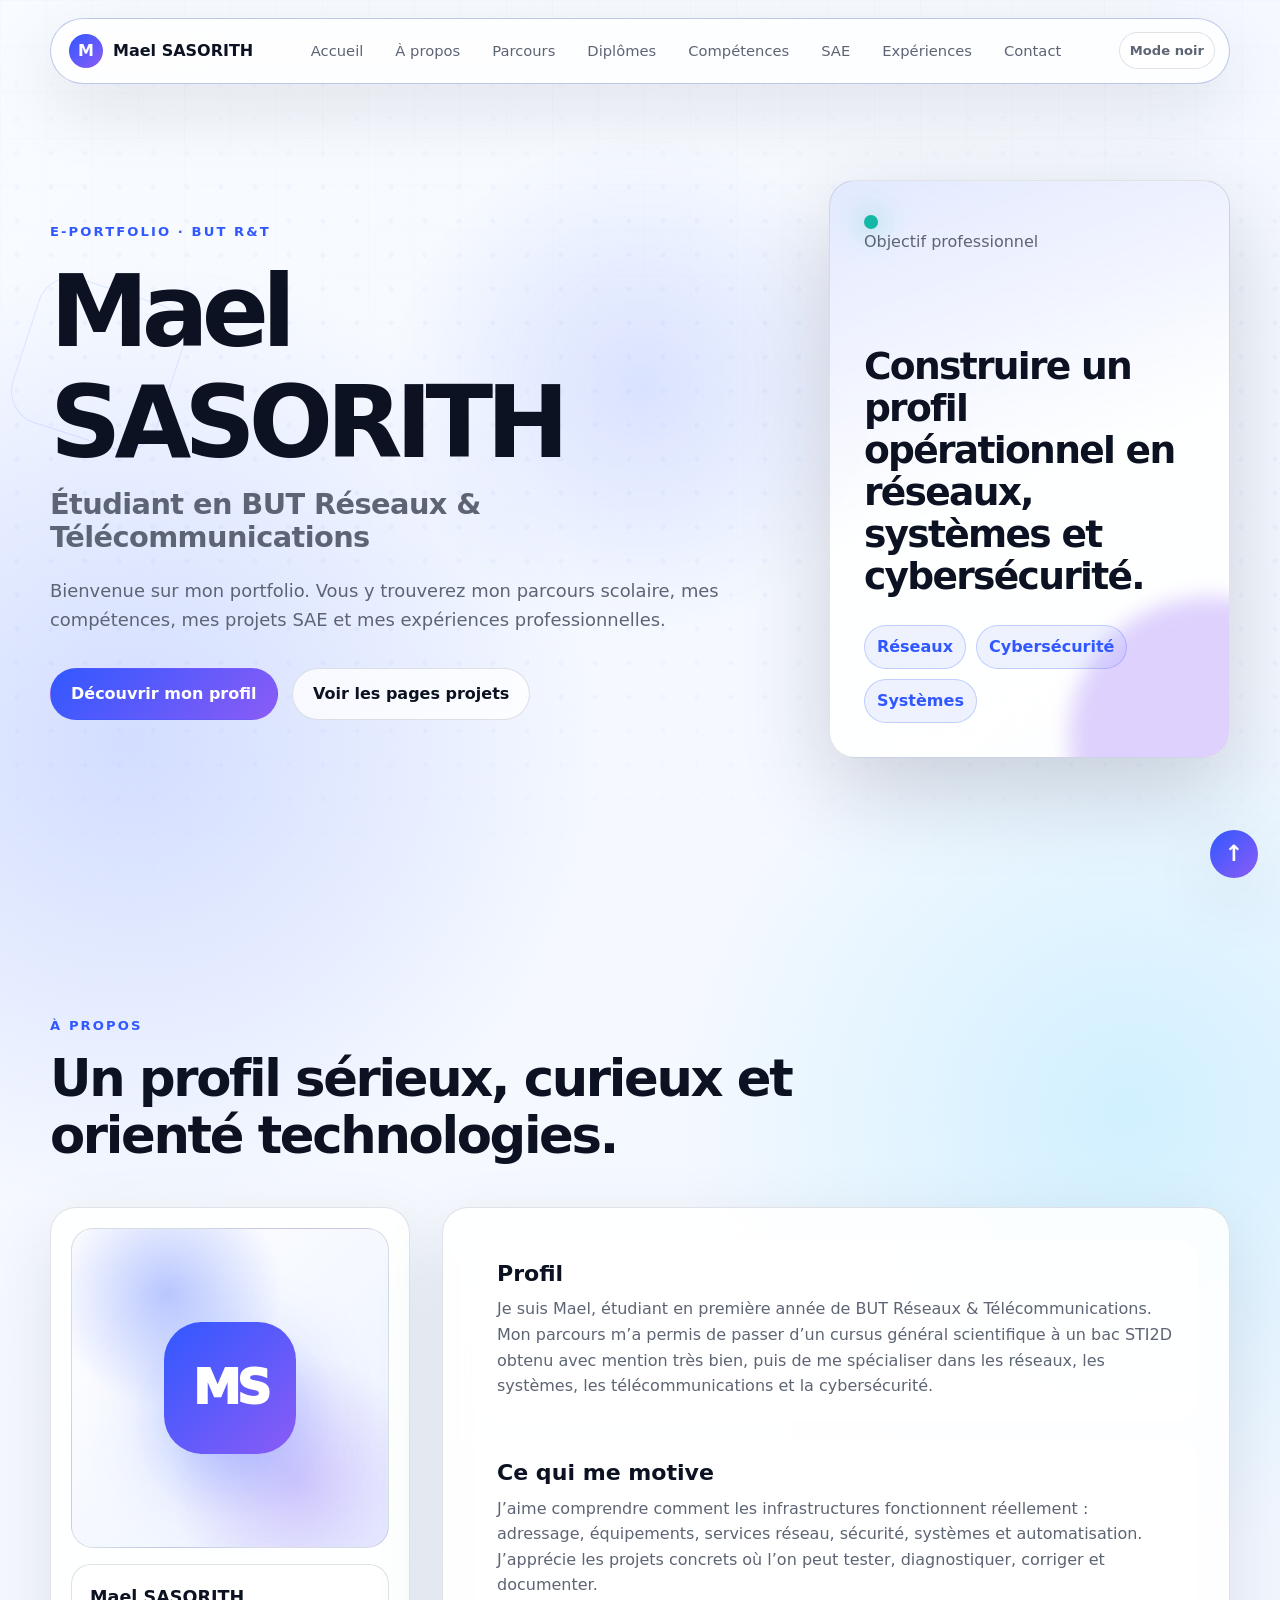
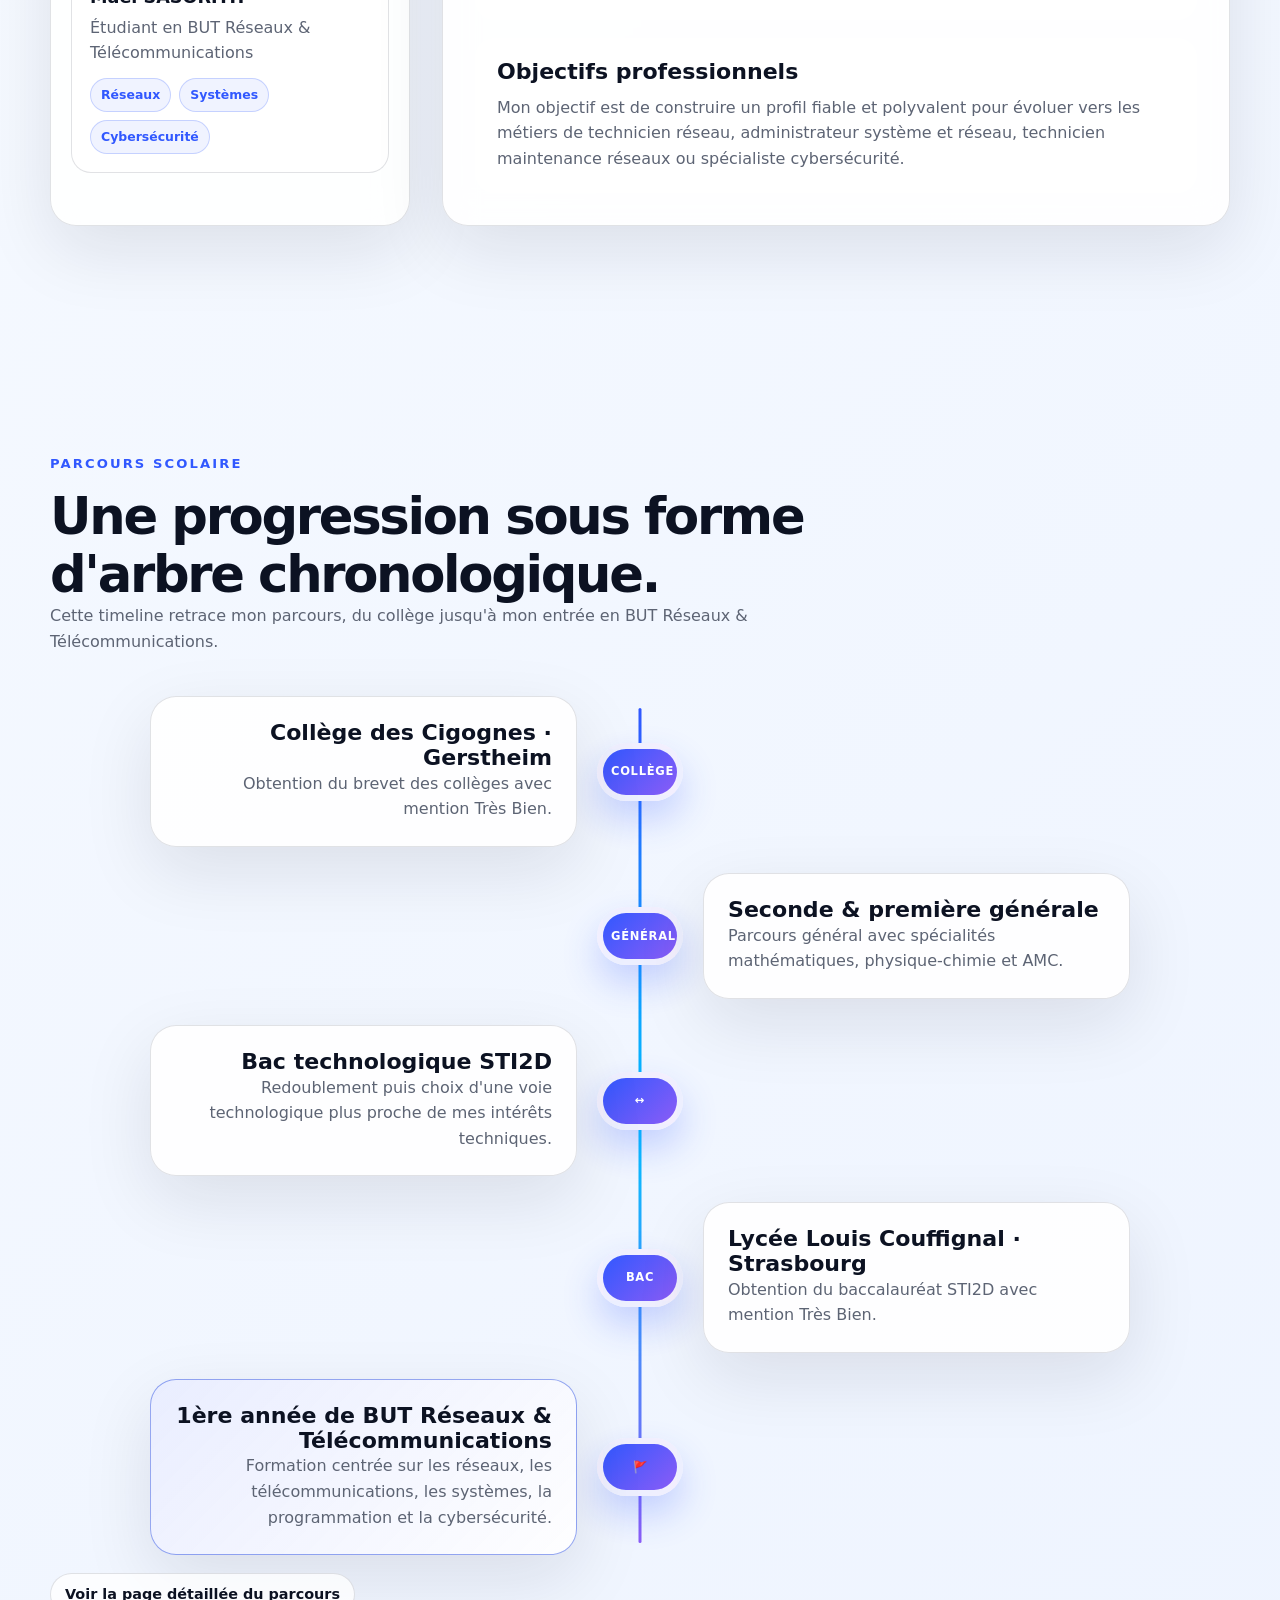
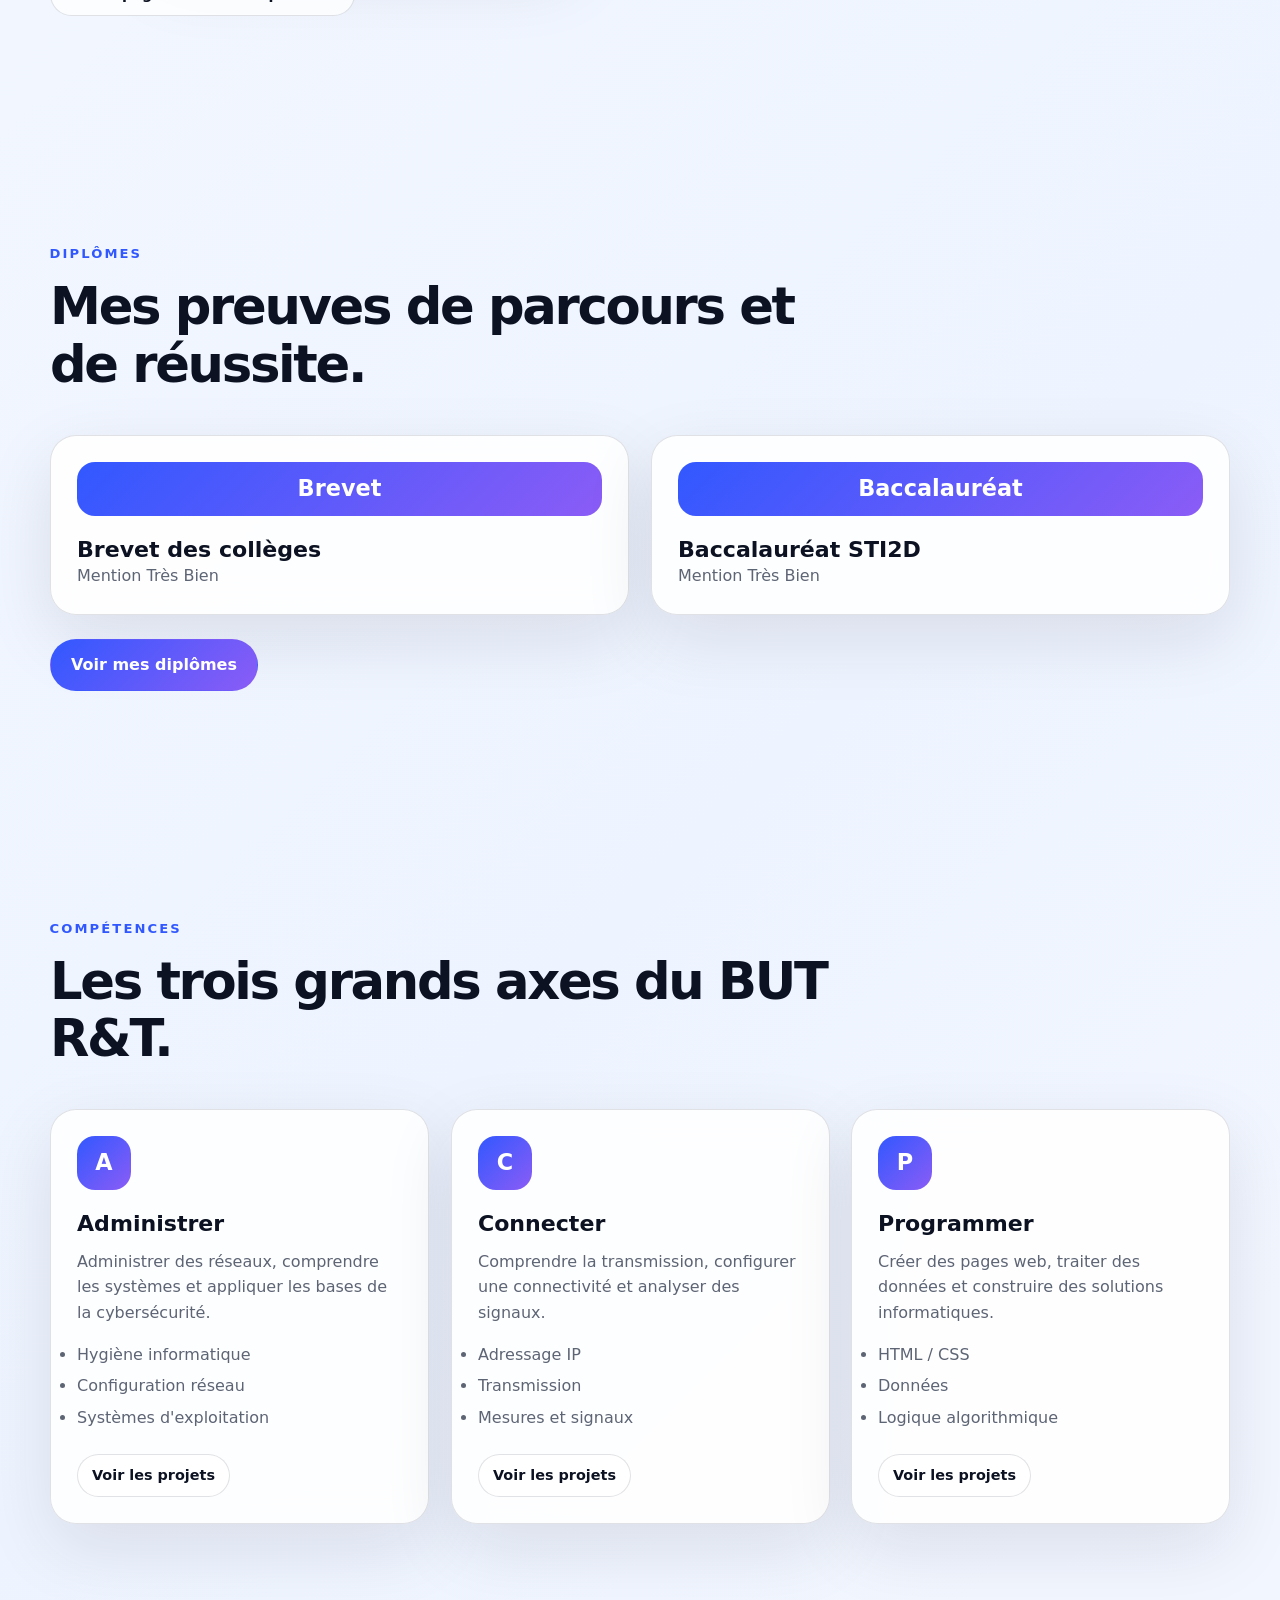
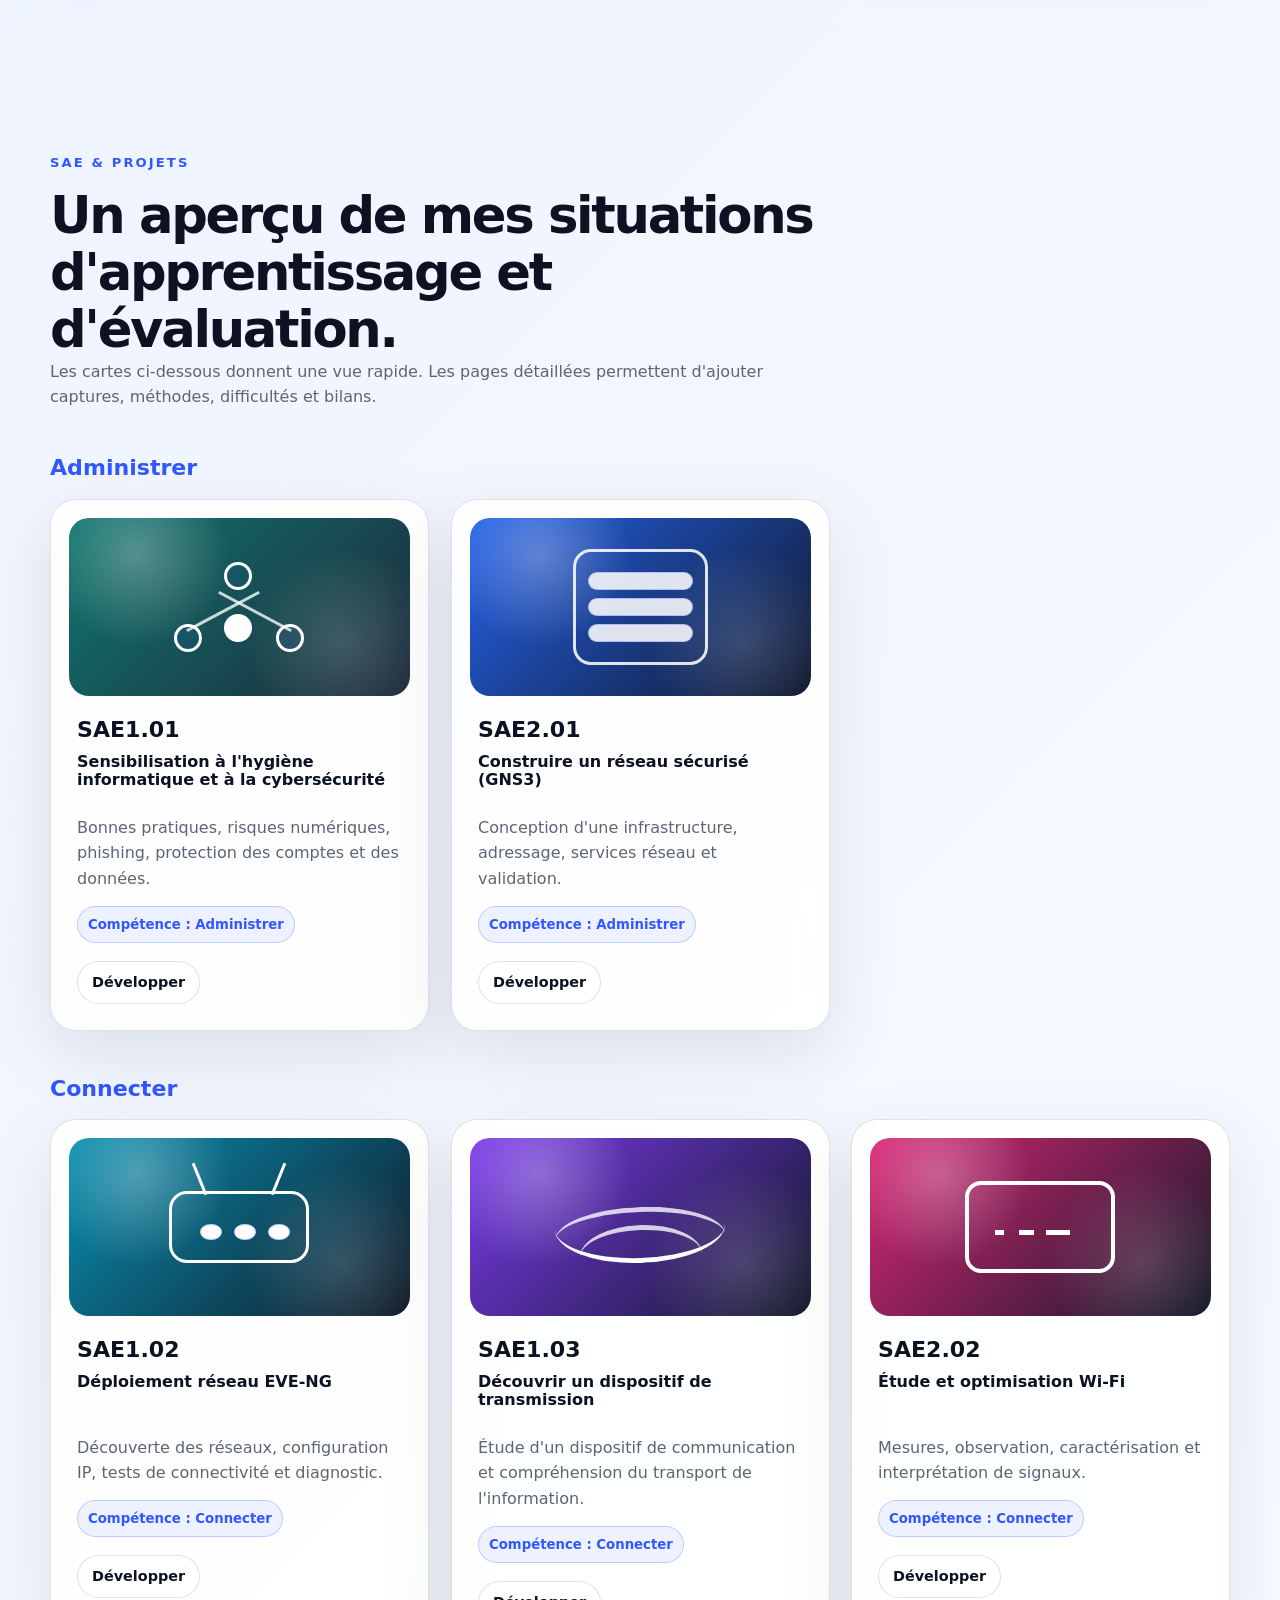
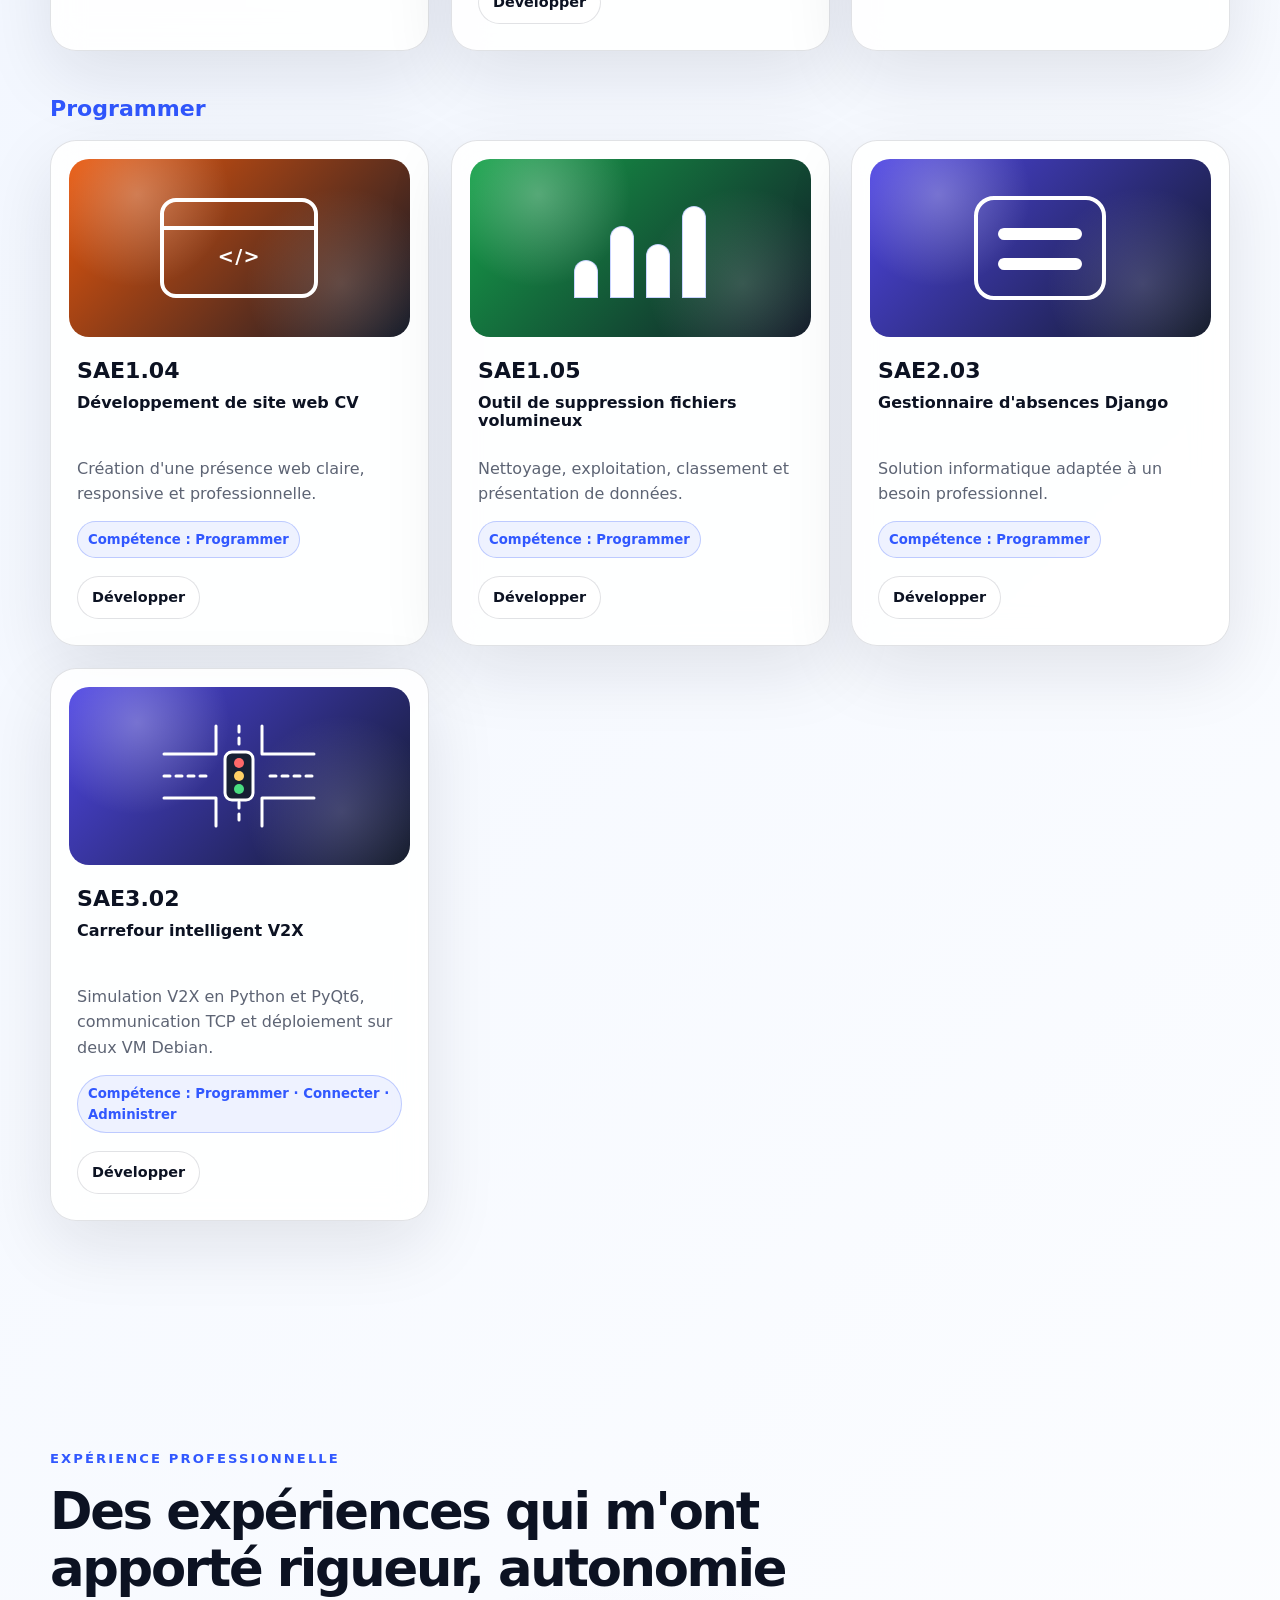
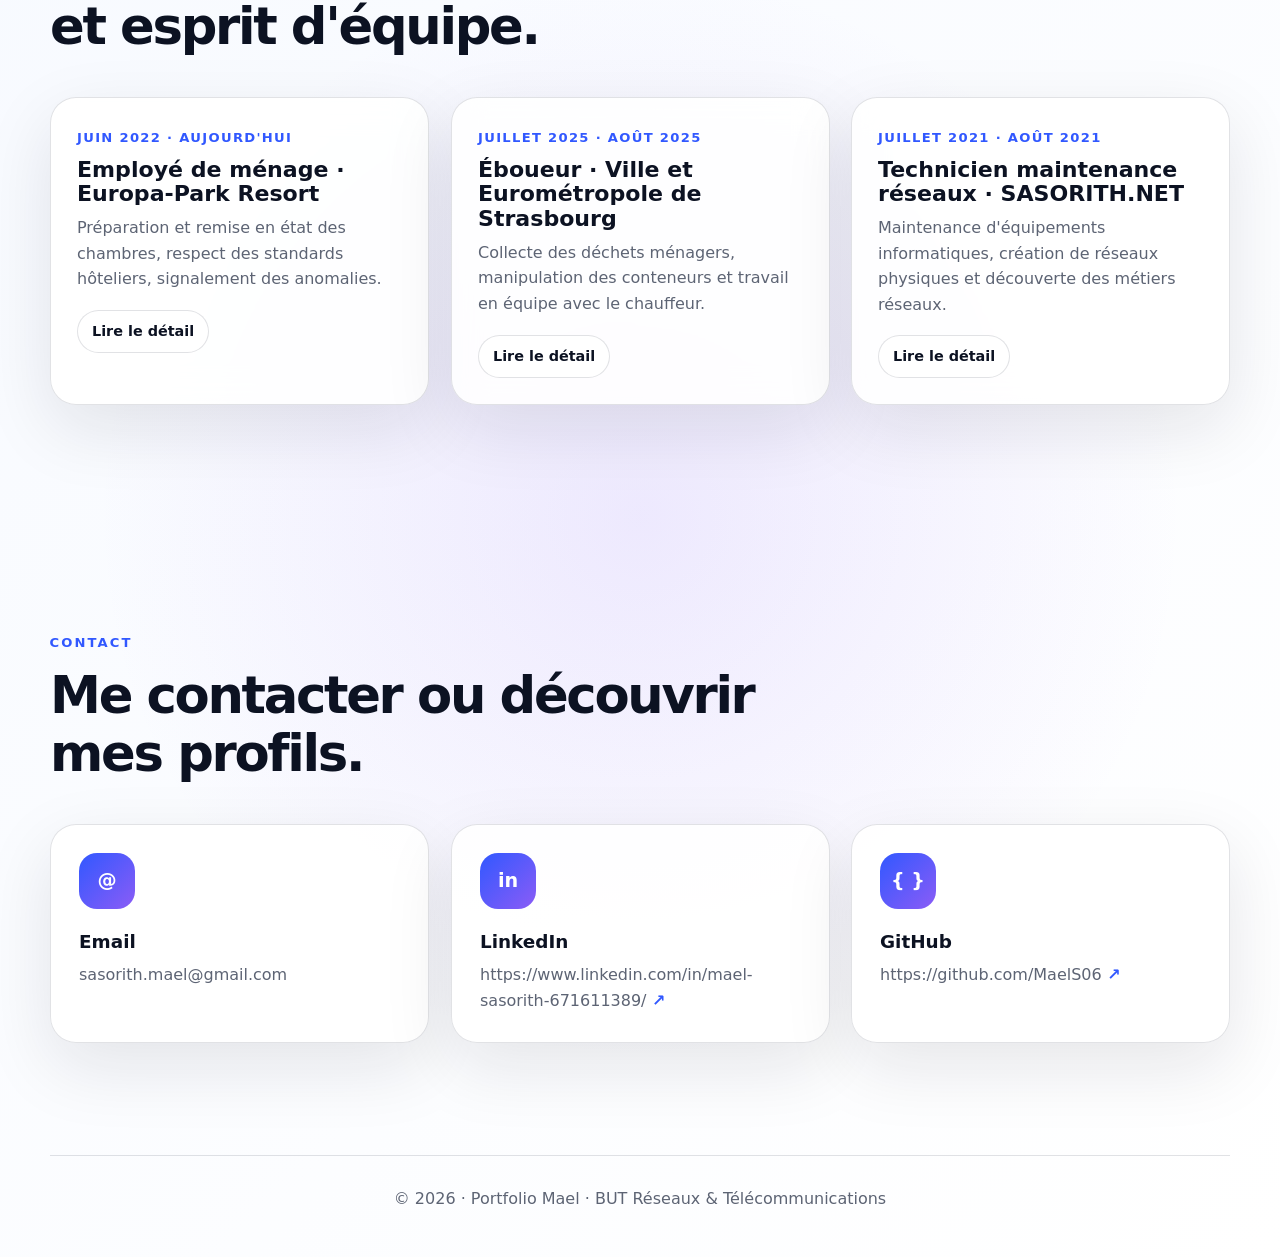
==== commit 7dea062a: "Revise SAE3.02 project details in index.html Updated project description and skills listed for SAE3." ====
--- a/index.html
+++ b/index.html
@@ -364,8 +364,8 @@
             </div>
             <h3>SAE3.02</h3>
             <h4>Carrefour intelligent V2X</h4>
-            <p>Simulation d’un carrefour connecté avec priorité aux véhicules de secours, Python et communication TCP.</p>
-            <span>Compétence : Programmer</span>
+            <p>Simulation V2X en Python et PyQt6, communication TCP et déploiement sur deux VM Debian.</p>
+            <span>Compétence : Programmer · Connecter · Administrer</span>
             <a href="projets.html#sae302" class="btn btn-small">Développer</a>
           </article>
         </div>
